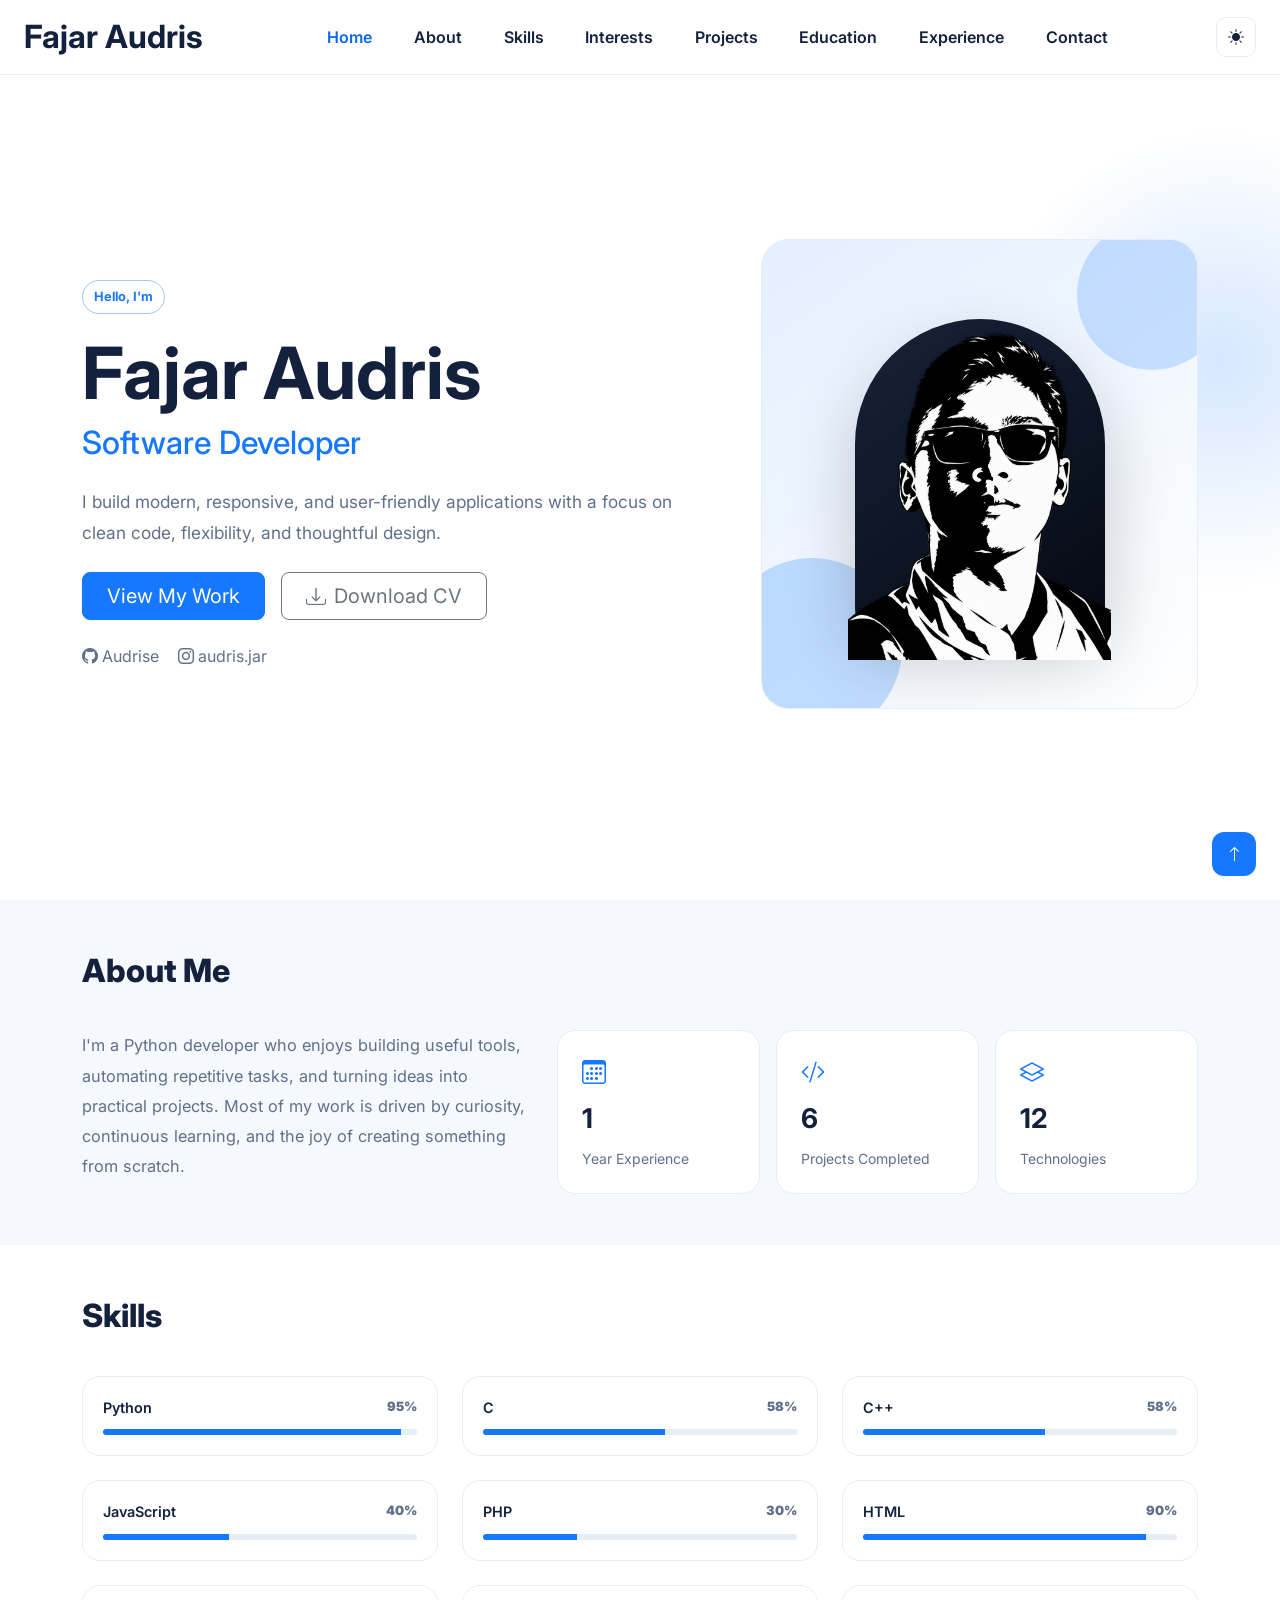
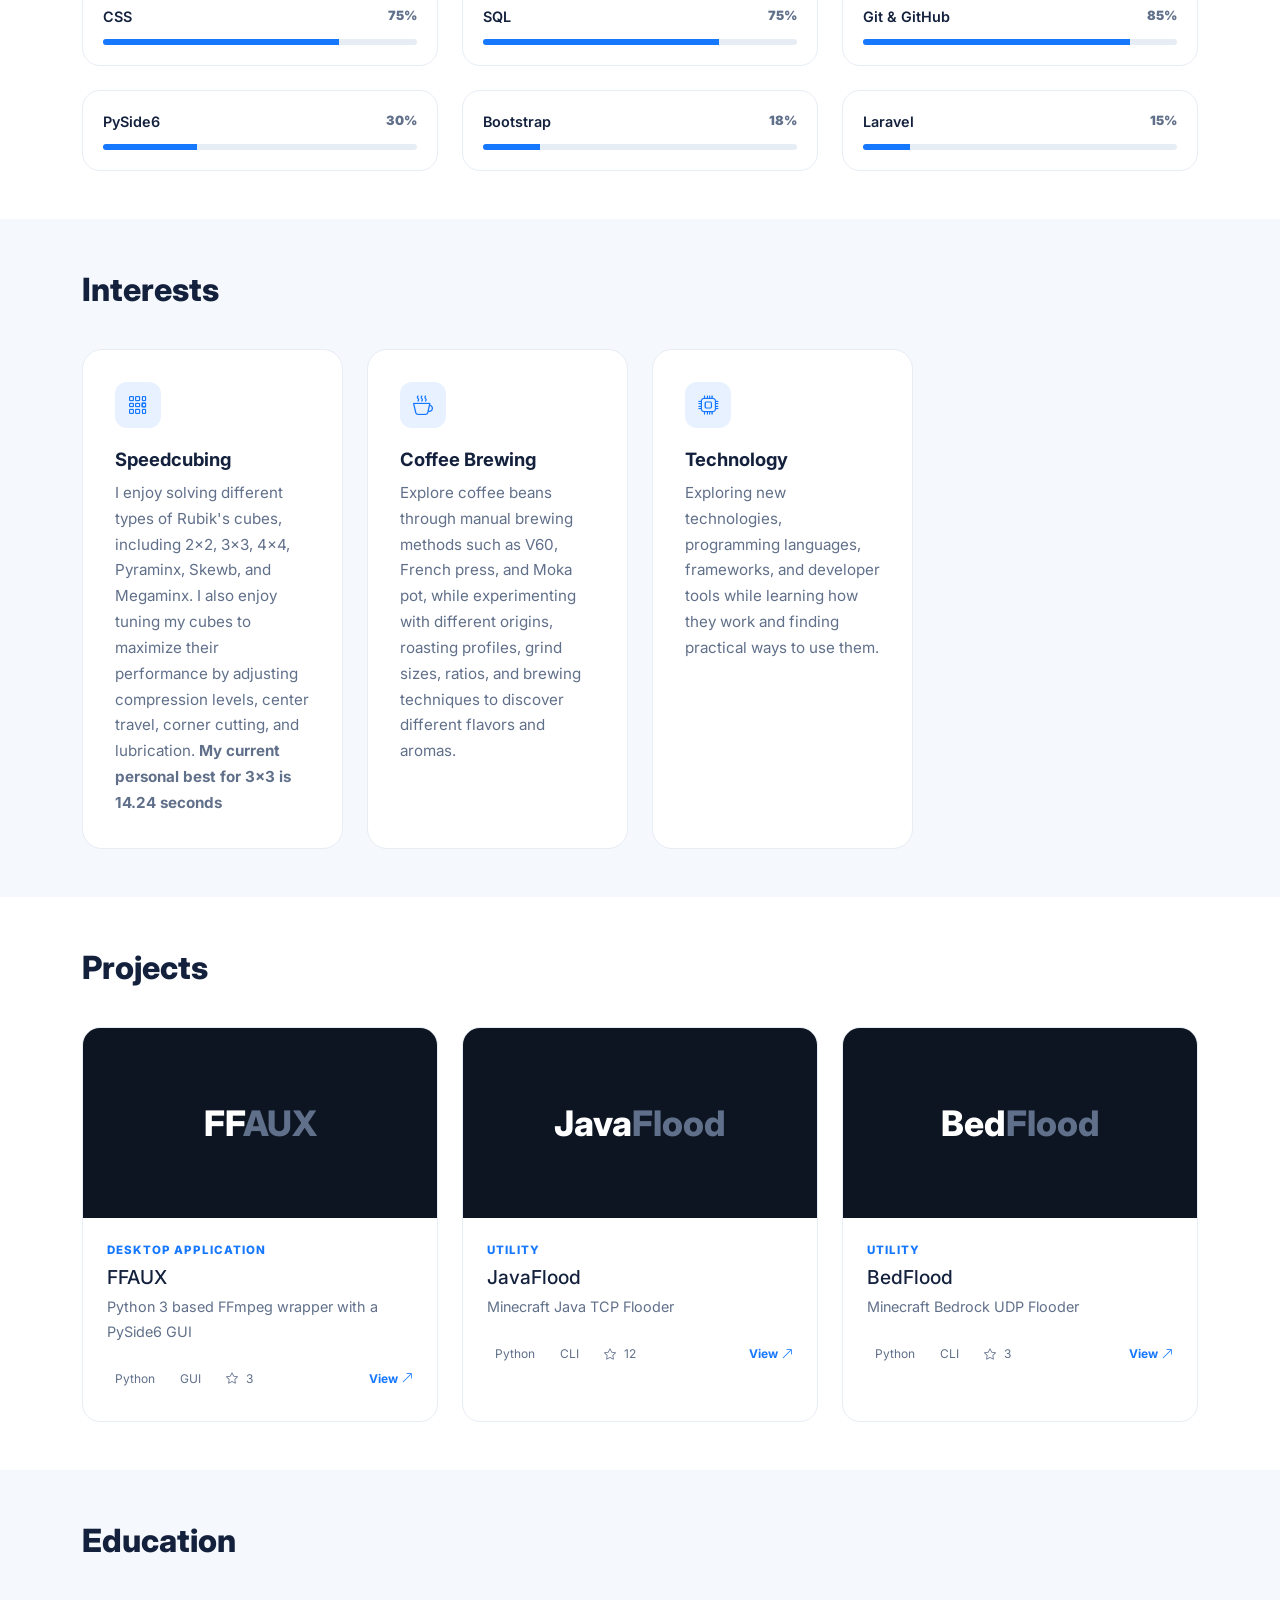
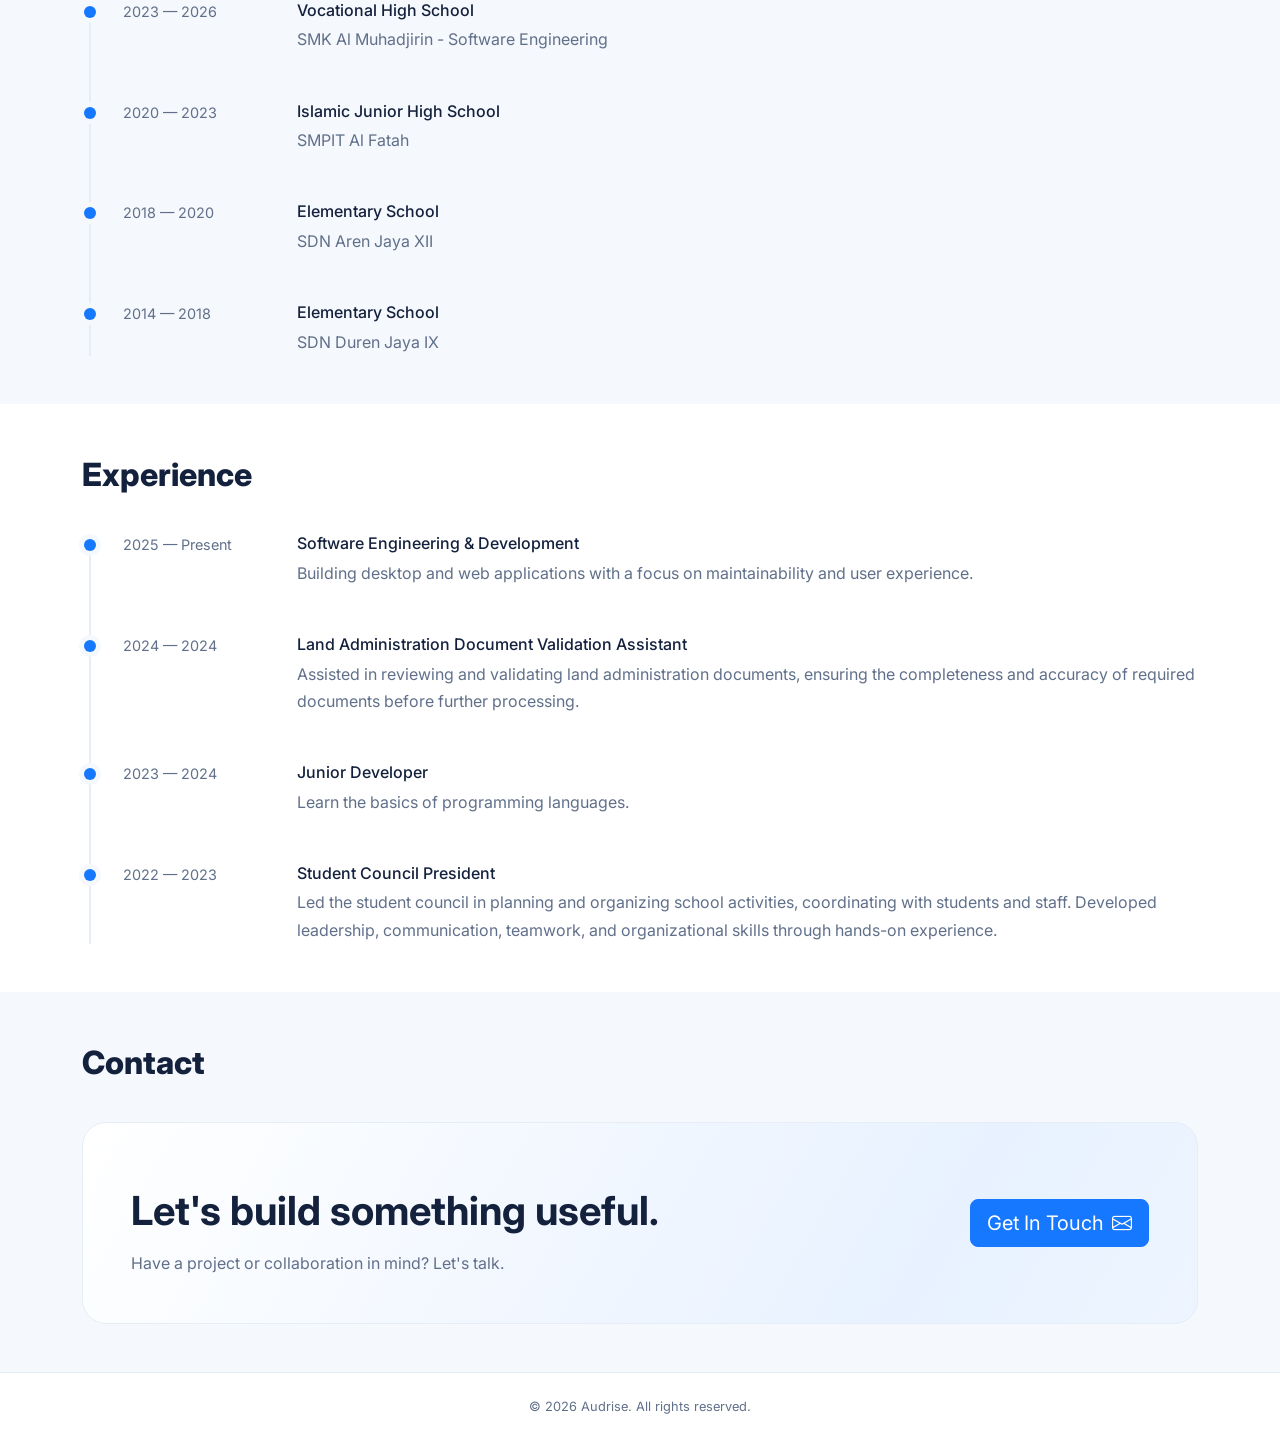
==== index.html @ 4c478f9e "Add some features and adjust style" ====
<!doctype html>
<html lang="en" data-bs-theme="light">
<head>
  <meta charset="utf-8">
  <meta name="viewport" content="width=device-width, initial-scale=1">

  <meta name="description" content="I build modern, responsive, and user-friendly applications.">

  <meta property="og:type" content="website">
  <meta property="og:title" content="Fajar Audris Portfolio">
  <meta property="og:description" content="I build modern, responsive, and user-friendly applications.">
  <meta property="og:url" content="https://audriselabs.vercel.app/">
  <meta property="og:image" content="https://audriselabs.vercel.app/assets/images/banner.jpg">

  <meta name="twitter:card" content="summary_large_image">
  <meta name="twitter:title" content="Fajar Audris Portfolio">
  <meta name="twitter:description" content="I build modern, responsive, and user-friendly applications.">
  <meta name="twitter:image" content="https://audriselabs.vercel.app/assets/images/banner.jpg">

  <title>Fajar Audris Portfolio</title>

  <link rel="icon" type="image/png" href="assets/images/file_0000000045a8820892a704fbb0793c26.png">
  <link rel="preconnect" href="https://fonts.googleapis.com">
  <link rel="preconnect" href="https://fonts.gstatic.com" crossorigin>
  <link href="https://fonts.googleapis.com/css2?family=Inter:wght@400;500;600;700;800&display=swap" rel="stylesheet">
  <link href="https://cdn.jsdelivr.net/npm/bootstrap@5.3.3/dist/css/bootstrap.min.css" rel="stylesheet">
  <link href="https://cdn.jsdelivr.net/npm/bootstrap-icons@1.11.3/font/bootstrap-icons.min.css" rel="stylesheet">
  <link rel="stylesheet" href="assets/css/style.css">
</head>

<body>
  <nav class="navbar navbar-expand-lg fixed-top glass-nav">
    <div class="container-fluid px-3 px-lg-4">
      <a class="navbar-brand fw-bold fs-2" href="#home">Fajar Audris</a>

      <button class="navbar-toggler border-0 shadow-none" type="button" data-bs-toggle="collapse" data-bs-target="#nav">
        <i class="bi bi-list fs-2"></i>
      </button>

      <div class="collapse navbar-collapse" id="nav">
        <ul class="navbar-nav mx-auto gap-lg-3">
          <li><a class="nav-link" href="#home">Home</a></li>
          <li><a class="nav-link" href="#about">About</a></li>
          <li><a class="nav-link" href="#skills">Skills</a></li>
          <li><a class="nav-link" href="#interests">Interests</a></li>
          <li><a class="nav-link" href="#projects">Projects</a></li>
          <li><a class="nav-link" href="#education">Education</a></li>
          <li><a class="nav-link" href="#experience">Experience</a></li>
          <li><a class="nav-link" href="#contact">Contact</a></li>
        </ul>

        <button id="themeToggle" class="theme-btn" aria-label="Toggle theme">
          <i class="bi bi-sun-fill"></i>
          Switch theme
        </button>
      </div>
    </div>
  </nav>

  <main>
    <section id="home" class="hero-section">
      <div class="container">
        <div class="row align-items-center g-5">
          <div class="col-lg-7">
            <span class="eyebrow">Hello, I'm</span>
            <h1 class="display-2 fw-bold mt-3 mb-2">Fajar Audris</h1>
            <h2 class="hero-role">Software Developer</h2>
            <p class="hero-copy mt-4">
              I build modern, responsive, and user-friendly applications with a focus on clean code, flexibility, and thoughtful design.
            </p>

            <div class="d-flex flex-wrap gap-3 mt-4">
              <a href="#projects" class="btn btn-primary btn-lg px-4">
                View My Work
              </a>
              <a href="assets/documents/AudrisCV.pdf" download="AudrisCV.pdf" class="btn btn-outline-secondary btn-lg px-4">
                <i class="bi bi-download me-2"></i>Download CV
              </a>
            </div>

            <div class="socials mt-4">
              <a href="https://github.com/Audrise" target="_blank" aria-label="GitHub"><i class="bi bi-github"></i> Audrise</a>
              <a href="https://instagram.com/audris.jar" target="_blank" aria-label="Instagram"> <i class="bi bi-instagram"></i> audris.jar</a>
            </div>
          </div>

          <div class="col-lg-5">
            <div class="hero-card">
              <div class="hero-orb orb-one"></div>
              <div class="hero-orb orb-two"></div>
              <div class="avatar-placeholder">
                <img src="assets/images/file_0000000045a8820892a704fbb0793c26s.png" alt="f. audris">
              </div>
            </div>
          </div>
        </div>
      </div>
    </section>

    <section id="about" class="section-muted">
      <div class="container">
        <div class="section-heading">
          <h2>About Me</h2>
        </div>

        <div class="row g-4 align-items-stretch">
          <div class="col-lg-5">
            <div class="about-copy">
              <p>
                I'm a Python developer who enjoys building useful tools, automating repetitive tasks, and turning ideas into practical projects.
                Most of my work is driven by curiosity, continuous learning, and the joy of creating something from scratch.
              </p>
            </div>
          </div>

          <div class="col-lg-7">
            <div class="row g-3 h-100">
              <div class="col-md-4">
                <div class="stat-card">
                  <i class="bi bi-calendar3"></i>
                  <strong>1</strong>
                  <small>Year Experience</small>
                </div>
              </div>
              <div class="col-md-4">
                <div class="stat-card">
                  <i class="bi bi-code-slash"></i>
                  <strong>6</strong>
                  <small>Projects Completed</small>
                </div>
              </div>
              <div class="col-md-4">
                <div class="stat-card">
                  <i class="bi bi-layers"></i>
                  <strong>12</strong>
                  <small>Technologies</small>
                </div>
              </div>
            </div>
          </div>
        </div>
      </div>
    </section>

    <section id="skills" class="section">
      <div class="container">
        <div class="section-heading">
          <h2>Skills</h2>
        </div>

        <div class="row g-4">
          <div class="col-md-6 col-lg-4">
            <div class="skill-card">
              <div class="skill-title"><span>Python</span><b>95%</b></div>
              <div class="progress"><div class="progress-bar" data-progress="95"></div></div>
            </div>
          </div>

          <div class="col-md-6 col-lg-4">
            <div class="skill-card">
              <div class="skill-title"><span>C</span><b>58%</b></div>
              <div class="progress"><div class="progress-bar" data-progress="58"></div></div>
            </div>
          </div>

          <div class="col-md-6 col-lg-4">
            <div class="skill-card">
              <div class="skill-title"><span>C++</span><b>58%</b></div>
              <div class="progress"><div class="progress-bar" data-progress="58"></div></div>
            </div>
          </div>

          <div class="col-md-6 col-lg-4">
            <div class="skill-card">
              <div class="skill-title"><span>JavaScript</span><b>40%</b></div>
              <div class="progress"><div class="progress-bar" data-progress="40"></div></div>
            </div>
          </div>

          <div class="col-md-6 col-lg-4">
            <div class="skill-card">
              <div class="skill-title"><span>PHP</span><b>30%</b></div>
              <div class="progress"><div class="progress-bar" data-progress="30"></div></div>
            </div>
          </div>

          <div class="col-md-6 col-lg-4">
            <div class="skill-card">
              <div class="skill-title"><span>HTML</span><b>90%</b></div>
              <div class="progress"><div class="progress-bar" data-progress="90"></div></div>
            </div>
          </div>

          <div class="col-md-6 col-lg-4">
            <div class="skill-card">
              <div class="skill-title"><span>CSS</span><b>75%</b></div>
              <div class="progress"><div class="progress-bar" data-progress="75"></div></div>
            </div>
          </div>

          <div class="col-md-6 col-lg-4">
            <div class="skill-card">
              <div class="skill-title"><span>SQL</span><b>75%</b></div>
              <div class="progress"><div class="progress-bar" data-progress="75"></div></div>
            </div>
          </div>

          <div class="col-md-6 col-lg-4">
            <div class="skill-card">
              <div class="skill-title"><span>Git & GitHub</span><b>85%</b></div>
              <div class="progress"><div class="progress-bar" data-progress="85"></div></div>
            </div>
          </div>

          <div class="col-md-6 col-lg-4">
            <div class="skill-card">
              <div class="skill-title"><span>PySide6</span><b>30%</b></div>
              <div class="progress"><div class="progress-bar" data-progress="30"></div></div>
            </div>
          </div>

          <div class="col-md-6 col-lg-4">
            <div class="skill-card">
              <div class="skill-title"><span>Bootstrap</span><b>18%</b></div>
              <div class="progress"><div class="progress-bar" data-progress="18"></div></div>
            </div>
          </div>

          <div class="col-md-6 col-lg-4">
            <div class="skill-card">
              <div class="skill-title"><span>Laravel</span><b>15%</b></div>
              <div class="progress"><div class="progress-bar" data-progress="15"></div></div>
            </div>
          </div>
        </div>
      </div>
    </section>

    <section id="interests" class="section-muted">
      <div class="container">
        <div class="section-heading">
          <h2>Interests</h2>
        </div>

        <div class="row g-4">
          <div class="col-md-6 col-lg-3">
            <div class="interests-card">
              <div class="interests-icon">
                <i class="bi bi-grid-3x3-gap"></i>
              </div>
              <h3>Speedcubing</h3>
              <p>
                I enjoy solving different types of Rubik's cubes, including 2×2, 3×3, 4×4, Pyraminx, Skewb, and Megaminx. I also enjoy tuning my cubes to maximize their performance by adjusting compression levels, center travel, corner cutting, and lubrication.
                <b>My current personal best for 3×3 is 14.24 seconds</b>
              </p>
            </div>
          </div>

          <div class="col-md-6 col-lg-3">
            <div class="interests-card">
              <div class="interests-icon">
                <i class="bi bi-cup-hot"></i>
              </div>
              <h3>Coffee Brewing</h3>
              <p>
                Explore coffee beans through manual brewing methods such as V60, French press, and Moka pot, 
                while experimenting with different origins, roasting profiles, grind sizes, ratios, and brewing techniques to discover different flavors and aromas.
              </p>
            </div>
          </div>

          <div class="col-md-6 col-lg-3">
            <div class="interests-card">
              <div class="interests-icon">
                <i class="bi bi-cpu"></i>
              </div>
              <h3>Technology</h3>
              <p>
                Exploring new technologies, programming languages, frameworks, and developer tools while learning how they work and finding practical ways to use them.
              </p>
            </div>
          </div>
        </div>
      </div>
    </section>

    <section id="projects" class="section">
      <div class="container">
        <div class="section-heading d-flex justify-content-between align-items-end">
          <div>
            <h2>Projects</h2>
          </div>
          <!-- <a href="#" class="btn btn-sm btn-outline-primary d-none d-md-inline-block">View All</a> -->
        </div>

        <div class="row g-4">
          <div class="col-md-6 col-lg-4">
            <article class="project-card">
              <div class="project-preview preview-dark">
                <div class="project-preview-content">
                  <span>FF<span>AUX</span></span>
                </div>
              </div>
              <div class="p-4">
                <div class="project-type">Desktop Application</div>
                <h3>FFAUX</h3>
                <p>Python 3 based FFmpeg wrapper with a PySide6 GUI</p>
                <div class="project-footer">
                  <span>Python</span><span>GUI</span>
                  <span class="github-stars">
                    <i class="bi bi-star"></i>
                    <span id="github-stars">3</span>
                  </span>
                  <a href="https://github.com/Audrise/FFAUX" target="_blank" >View <i class="bi bi-arrow-up-right"></i></a>
                </div>
              </div>
            </article>
          </div>

          <div class="col-md-6 col-lg-4">
            <article class="project-card">
              <div class="project-preview preview-dark">
                <div class="project-preview-content">
                  <span>Java<span>Flood</span></span>
                </div>
              </div>
              <div class="p-4">
                <div class="project-type">Utility</div>
                <h3>JavaFlood</h3>
                <p>Minecraft Java TCP Flooder</p>
                <div class="project-footer">
                  <span>Python</span><span>CLI</span>
                  <span class="github-stars">
                    <i class="bi bi-star"></i>
                    <span id="github-stars">12</span>
                  </span>
                  <a href="https://github.com/Audrise/javaflood" target="_blank" >View <i class="bi bi-arrow-up-right"></i></a>
                </div>
              </div>
            </article>
          </div>

          <div class="col-md-6 col-lg-4">
            <article class="project-card">
              <div class="project-preview preview-dark">
                <div class="project-preview-content">
                  <span>Bed<span>Flood</span></span>
                </div>
              </div>
              <div class="p-4">
                <div class="project-type">Utility</div>
                <h3>BedFlood</h3>
                <p>Minecraft Bedrock UDP Flooder</p>
                <div class="project-footer">
                  <span>Python</span><span>CLI</span>
                  <span class="github-stars">
                    <i class="bi bi-star"></i>
                    <span id="github-stars">3</span>
                  </span>
                  <a href="https://github.com/Audrise/bedflood" target="_blank" >View <i class="bi bi-arrow-up-right"></i></a>
                </div>
              </div>
            </article>
          </div>

        </div>
      </div>
    </section>

    <section id="education" class="section-muted">
      <div class="container">
        <div class="section-heading">
          <h2>Education</h2>
        </div>

        <div class="timeline">
          <div class="timeline-item">
            <span class="timeline-dot"></span>
            <div class="timeline-date">2023 — 2026</div>
            <div>
              <h3>Vocational High School</h3>
              <p>SMK Al Muhadjirin - Software Engineering</p>
            </div>
          </div>

          <div class="timeline-item">
            <span class="timeline-dot"></span>
            <div class="timeline-date">2020 — 2023</div>
            <div>
              <h3>Islamic Junior High School</h3>
              <p>SMPIT Al Fatah</p>
            </div>
          </div>

          <div class="timeline-item">
            <span class="timeline-dot"></span>
            <div class="timeline-date">2018 — 2020</div>
            <div>
              <h3>Elementary School</h3>
              <p>SDN Aren Jaya XII</p>
            </div>
          </div>

          <div class="timeline-item">
            <span class="timeline-dot"></span>
            <div class="timeline-date">2014 — 2018</div>
            <div>
              <h3>Elementary School</h3>
              <p>SDN Duren Jaya IX</p>
            </div>
          </div>

        </div>
      </div>
    </section>

    <section id="experience" class="section">
      <div class="container">
        <div class="section-heading">
          <h2>Experience</h2>
        </div>

        <div class="timeline">
          <div class="timeline-item">
            <span class="timeline-dot"></span>
            <div class="timeline-date">2025 — Present</div>
            <div><h3>Software Engineering & Development</h3><p>Building desktop and web applications with a focus on maintainability and user experience.</p></div>
          </div>

          <div class="timeline-item">
            <span class="timeline-dot"></span>
            <div class="timeline-date">2024 — 2024</div>
            <div><h3>Land Administration Document Validation Assistant</h3><p>Assisted in reviewing and validating land administration documents, ensuring the completeness and accuracy of required documents before further processing.</p></div>
          </div>

          <div class="timeline-item">
            <span class="timeline-dot"></span>
            <div class="timeline-date">2023 — 2024</div>
            <div><h3>Junior Developer</h3><p>Learn the basics of programming languages.</p></div>
          </div>

          <div class="timeline-item">
            <span class="timeline-dot"></span>
            <div class="timeline-date">2022 — 2023</div>
            <div><h3>Student Council President</h3><p>Led the student council in planning and organizing school activities, coordinating with students and staff. Developed leadership, communication, teamwork, and organizational skills through hands-on experience.</p></div>
          </div>

        </div>
      </div>
    </section>

    <section id="contact" class="section-muted">
      <div class="container">
        <div class="section-heading">
          <h2>Contact</h2>
        </div>

        <div class="contact-card">
          <div>
            <h2 class="display-6 fw-bold mt-3">Let's build something useful.</h2>
            <p class="mb-0">Have a project or collaboration in mind? Let's talk.</p>
          </div>
          <a class="btn btn-primary btn-lg" href="https://mail.google.com/mail/?view=cm&fs=1&to=m.fajaraudrisjarmili@gmail.com&su=Hello%20Audrise&body=Can%20we%20talk%20about%20a%20collaboration%20on%20useful%20tools%3F" target="_blank">
            Get In Touch<i class="bi bi-envelope ms-2"></i>
          </a>
        </div>
      </div>
    </section>
  </main>

  <footer class="py-4">
    <div class="container d-flex flex-column flex-md-row justify-content-center gap-2">
      <span>© 2026 Audrise. All rights reserved.</span>
    </div>
  </footer>

  <button id="topBtn" class="top-btn" aria-label="Back to top"><i class="bi bi-arrow-up"></i></button>

  <script src="https://cdn.jsdelivr.net/npm/bootstrap@5.3.3/dist/js/bootstrap.bundle.min.js"></script>
  <script src="assets/js/script.js"></script>
</body>
</html>
---- assets/css/style.css ----
/* =========================================================
   Theme
   =========================================================
*/

:root {
  --accent: #1677ff;
  --accent-hover: #0967e8;
  --text: #14213d;
  --muted: #61708a;
  --background: #ffffff;
  --surface: #ffffff;
  --surface-soft: #f5f8fc;
  --border: #e7edf5;
}

[data-bs-theme="dark"] {
  --text: #eef4ff;
  --muted: #9aa9c0;
  --background: #0a101c;
  --surface: #101827;
  --surface-soft: #0d1523;
  --border: #202d40;
}


/* =========================================================
   Base
   =========================================================
*/

* {
  box-sizing: border-box;
}

html {
  scroll-behavior: smooth;
}

body {
  user-select: none;
  -webkit-user-select: none;
  margin: 0;
  font-family: Inter, system-ui, sans-serif;
  color: var(--text);
  background: var(--background);
  transition: background-color 0.25s, color 0.25s;
}

a {
  text-decoration: none;
}


/* =========================================================
   Navbar
   =========================================================
*/

.glass-nav {
  background: color-mix(
    in srgb,
    var(--background) 84%,
    transparent
  );
  backdrop-filter: blur(15px);
  border-bottom: 1px solid var(--border);

  opacity: 0;
  transform: translateY(-10px);
  transition:
    opacity 0.8s ease,
    transform 0.8s ease;
}

.glass-nav.show {
  opacity: 1;
  transform: translateY(0);
}

.navbar-brand {
  color: var(--text) !important;
  right: 1rem;
}

.navbar-brand span,
.hero-role {
  color: var(--accent);
}

.navbar .nav-link {
  color: var(--text);
  font-weight: 600;
  padding: 0.7rem 0.8rem !important;
}

.navbar .nav-link:hover,
.navbar .nav-link.active {
  color: var(--accent-hover) !important;
}

.theme-btn {
  display: flex;
  align-items: center;
  justify-content: center;
  width: 40px;
  height: 40px;
  border: 1px solid var(--border);
  border-radius: 10px;
  background: var(--surface);
  color: var(--text);
}


/* =========================================================
   Hero
   =========================================================
*/

.hero-section {
  position: relative;
  display: flex;
  align-items: center;
  min-height: 100vh;
  padding: 8rem 0 5rem;
  overflow: hidden;

  opacity: 0;
  transform: translateY(20px);
  transition:
    opacity 0.8s ease,
    transform 0.8s ease;
}

.hero-section.show {
  opacity: 1;
  transform: translateY(0);
}

.hero-section::before {
  position: absolute;
  top: 120px;
  right: -180px;
  width: 480px;
  height: 480px;
  background: radial-gradient(
    circle,
    color-mix(in srgb, var(--accent) 18%, transparent),
    transparent 68%
  );
  content: "";
  pointer-events: none;
}

.eyebrow {
  display: inline-block;
  padding: 0.4rem 0.7rem;
  border: 1px solid color-mix(in srgb, var(--accent) 40%, transparent);
  border-radius: 999px;
  color: var(--accent);
  font-size: 0.8rem;
  font-weight: 700;
}

.hero-copy {
  max-width: 620px;
  margin-top: 1rem;
  color: var(--muted);
  font-size: 1.08rem;
  line-height: 1.8;
}


/* =========================================================
   Buttons
   =========================================================
*/

.btn-primary {
  background: var(--accent);
  border-color: var(--accent);
}

.btn-primary:hover {
  background: var(--accent-hover);
  border-color: var(--accent-hover);
}


/* =========================================================
   Socials
   =========================================================
*/

.socials {
  display: flex;
  gap: 1.2rem;
  margin-top: 1.5rem;
}

.socials a {
  color: var(--muted);
  font-size: 1rem;
  transition: color 0.2s ease, text-decoration-color 0.2s ease;
}

.socials a:hover,
.socials a:active {
  color: var(--accent-hover);
  text-decoration: underline;
}


/* =========================================================
   Hero Card
   =========================================================
*/

.hero-card {
  position: relative;
  display: grid;
  height: 470px;
  place-items: center;
  overflow: hidden;
  border: 1px solid var(--border);
  border-radius: 28px;
  background: linear-gradient(
    145deg,
    color-mix(in srgb, var(--accent) 12%, var(--surface)),
    var(--surface),
    color-mix(in srgb, var(--accent) 6%, var(--surface))
  );
  background-size: 200% 200%;
  animation: heroGradient 10s ease-in-out infinite;
}

@keyframes heroGradient {
  0% {
    background-position: 0% 0%;
  }

  50% {
    background-position: 100% 100%;
  }

  100% {
    background-position: 0% 0%;
  }
}

.avatar-placeholder {
  position: relative;
  z-index: 2;
  display: grid;
  width: 250px;
  height: 310px;
  place-items: center;
  border-radius: 125px 125px 20px 20px;
  background: linear-gradient(145deg, #17233a, #050912);
  color: #8bbcff;
  font-size: 8rem;
  box-shadow: 0 30px 70px #0003;
}

.avatar-placeholder img {
  user-select: none;
  -webkit-user-select: none;
  -webkit-user-drag: none;
  pointer-events: none;
  width: 105%;
  height: 120%;
  object-fit: cover;
  display: block;
}

.hero-orb {
  position: absolute;
  border-radius: 50%;
  pointer-events: none;
}

.orb-one {
  bottom: -30px;
  left: -40px;
  width: 180px;
  height: 180px;
  background: #6db0ff66;
  animation: float 6s ease-in-out infinite;
}

.orb-two {
  top: -20px;
  right: -30px;
  width: 150px;
  height: 150px;
  background: #1677ff33;
  animation: float 8s ease-in-out infinite;
  animation-delay: -2s;
}

@keyframes float {
  0%,
  100% {
    transform: translateY(0);
  }

  50% {
    transform: translateY(-20px);
  }
}


/* =========================================================
   Sections
   =========================================================
*/

.section,
.section-muted {
  opacity: 0;
  transform: translateY(20px);
  transition:
    opacity 0.8s ease,
    transform 0.8s ease;
}

.section.show,
.section-muted.show {
  opacity: 1;
  transform: translateY(0);
}

.section-muted {
  background: var(--surface-soft);
}

.section-heading {
  margin-bottom: 2.5rem;
}

.section-heading > span {
  color: var(--accent);
  font-size: 0.8rem;
  font-weight: 800;
}

.section-heading h2 {
  margin: 0.25rem 0 0;
  font-size: 2rem;
  font-weight: 800;
}


/* =========================================================
   About
   =========================================================
*/

.about-copy {
  color: var(--muted);
  font-size: 1.02rem;
  line-height: 1.85;
}

.stat-card {
  display: flex;
  flex-direction: column;
  height: 100%;
  gap: 0.5rem;
  padding: 1.5rem;
  border: 1px solid var(--border);
  border-radius: 18px;
  background: var(--surface);
}

.stat-card i {
  color: var(--accent);
  font-size: 1.5rem;
}

.stat-card strong {
  font-size: 1.7rem;
}

.stat-card small {
  color: var(--muted);
}

#about {
  padding-top: 3rem;
  padding-bottom: 3rem;
}


/* =========================================================
   Skills
   =========================================================
*/

.skill-card {
  padding: 1.25rem;
  border: 1px solid var(--border);
  border-radius: 18px;
  background: var(--surface);
}

.skill-title {
  display: flex;
  justify-content: space-between;
  margin-bottom: 0.7rem;
  font-size: 0.9rem;
  font-weight: 600;
}

.skill-title b {
  color: var(--muted);
  font-size: 0.8rem;
}

.progress {
  height: 6px;
  background: var(--border);
}

.progress-bar {
  background: var(--accent);
  width: 0;
  transition: width 1.2s ease;
}

#skills {
  padding-top: 3rem;
  padding-bottom: 3rem;
}


/* =========================================================
   Interests
   =========================================================
*/

.interests-card {
  height: 100%;
  padding: 2rem;
  border: 1px solid var(--border);
  border-radius: 20px;
  background: var(--surface);
  transition:
    transform 0.3s ease,
    border-color 0.3s ease,
    background-color 0.3s ease;
}

.interests-icon {
  width: 46px;
  height: 46px;
  display: flex;
  align-items: center;
  justify-content: center;
  margin-bottom: 1.25rem;
  border-radius: 12px;
  background: color-mix(in srgb, var(--accent) 10%, var(--surface));
  color: var(--accent);
  font-size: 1.25rem;
}

.interests-card h3 {
  margin-bottom: 0.6rem;
  font-size: 1.15rem;
  font-weight: 700;
}

.interests-card p {
  margin: 0;
  color: var(--muted);
  line-height: 1.7;
  font-size: 0.95rem;
}

#interests {
  padding-top: 3rem;
  padding-bottom: 3rem;
}


/* =========================================================
   Projects
   =========================================================
*/

.project-card {
  height: 100%;
  overflow: hidden;
  border: 1px solid var(--border);
  border-radius: 18px;
  background: var(--surface);
  transition: transform 0.25s, box-shadow 0.25s;
}

.project-card:hover {
  transform: translateY(-5px);
  box-shadow: 0 18px 45px #0d1b3a12;
}

.project-preview {
  display: grid;
  height: 190px;
  place-items: center;
  font-size: 3rem;
}

.project-preview-content {
  display: flex;
  align-items: center;
  justify-content: center;
  gap: 0.75rem;
}

.project-preview-content img {
  width: 40px;
  height: 40px;
  object-fit: contain;
}

.preview-dark {
  background: #0d1523;
  color: #fff;
  font-size: 2.2rem;
  font-weight: 800;
}

.preview-dark span span {
  color: var(--muted);
}

.preview-light {
  background: #edf4ff;
  color: var(--accent);
}

.preview-blue {
  background: linear-gradient(135deg, #1677ff, #74b4ff);
  color: #fff;
}

.project-type {
  color: var(--accent);
  font-size: 0.72rem;
  font-weight: 800;
  letter-spacing: 0.08em;
  text-transform: uppercase;
}

.project-status {
  color: var(--muted);
  font-size: 1rem;
  font-weight: 500;
}

.project-card h3 {
  margin: 0.4rem 0;
  font-size: 1.2rem;
}

.project-card p {
  color: var(--muted);
  font-size: 0.9rem;
  line-height: 1.7;
}

.project-footer {
  display: flex;
  flex-wrap: wrap;
  align-items: center;
  gap: 0.55rem;
  color: var(--muted);
  font-size: 0.75rem;
  transition: all 0.2s;
}

.project-footer span {
  padding: 0.3rem 0.5rem;
  border-radius: 6px;
  background: var(--surface);
}

.project-footer a:active {
  transition: all 0.2s;
  color: var(--muted);
  text-decoration: underline;
}

.project-footer a {
  margin-left: auto;
  color: var(--accent);
  font-weight: 700;
}

#projects {
  padding-top: 3rem;
  padding-bottom: 3rem;
}

.github-stars {
  display: inline-flex;
  align-items: center;
  /* gap: 0.1rem; */
}

/* =========================================================
   Experience
   =========================================================
*/

#education.h4 {
  margin: 0 0 0.4rem;
  font-size: 0.5rem;
}

#education {
  padding-top: 3rem;
  padding-bottom: 3rem;
}


/* =========================================================
   Experience
   =========================================================
*/

.timeline {
  margin-left: 7px;
  border-left: 2px solid var(--border);
}

.timeline-item {
  position: relative;
  display: grid;
  grid-template-columns: 150px 1fr;
  gap: 1.5rem;
  padding: 0 0 3rem 2rem;
}

.timeline-item:last-child {
  padding-bottom: 0;
}

.timeline-dot {
  position: absolute;
  top: 5px;
  left: -7px;
  width: 12px;
  height: 12px;
  border-radius: 50%;
  background: var(--accent);
  box-shadow: 0 0 0 5px var(--surface-soft);
}

.timeline-date {
  color: var(--muted);
  font-size: 0.9rem;
}

.timeline-item h3 {
  margin: 0 0 0.4rem;
  font-size: 1rem;
}

.timeline-item h4 {
  margin: 0 0 0.4rem;
  font-size: 0.9rem;
}

.timeline-item p {
  margin: 0;
  color: var(--muted);
  line-height: 1.7;
}

#experience {
  padding-top: 3rem;
  padding-bottom: 3rem;
}


/* =========================================================
   Contact
   =========================================================
*/

.contact-card {
  display: flex;
  align-items: center;
  justify-content: space-between;
  gap: 2rem;
  padding: 3rem;
  border: 1px solid var(--border);
  border-radius: 24px;
  background: linear-gradient(
    120deg,
    var(--surface),
    color-mix(in srgb, var(--accent) 10%, var(--surface)),
    color-mix(in srgb, var(--accent) 3%, var(--surface)),
    color-mix(in srgb, var(--accent) 10%, var(--surface)),
    var(--surface)
  );
  background-size: 300% 300%;
  animation: contactGradient 8s ease infinite;
}

@keyframes contactGradient {
  0% {
    background-position: 0% 50%;
  }

  50% {
    background-position: 100% 50%;
  }

  100% {
    background-position: 0% 50%;
  }
}

.contact-card p {
  margin-top: 1rem;
  color: var(--muted);
}

#contact {
  padding-top: 3rem;
  padding-bottom: 3rem;
}


/* =========================================================
   Footer
   =========================================================
*/

footer {
  border-top: 1px solid var(--border);
  color: var(--muted);
  font-size: 0.8rem;
}


/* =========================================================
   Back to Top
   =========================================================
*/

.top-btn {
  position: fixed;
  right: 24px;
  bottom: 24px;
  z-index: 20;
  display: flex;
  align-items: center;
  justify-content: center;
  width: 44px;
  height: 44px;
  border: transparent;
  border-radius: 12px;
  background: var(--accent);
  color: #fff;
  opacity: 0;
  visibility: hidden;
  transition:
    opacity 0.3s ease,
    visibility 0.3s ease;
}

.top-btn.show {
  opacity: 1;
  visibility: visible;
}

.top-btn:active {
  color: var(--accent-hover);
}


/* =========================================================
   404
   =========================================================
*/

.error-page {
  min-height: 100vh;
  display: flex;
  align-items: center;
  justify-content: center;
  padding: 8rem 1rem 6rem;
}

.error-content {
  max-width: 600px;
  margin: 0 auto;
  opacity: 0;
  transform: translateY(20px);
  transition:
    opacity 0.8s ease,
    transform 0.8s ease;
}

.error-content.show {
  opacity: 1;
  transform: translateY(0);
}

.error-code {
  display: block;
  color: var(--accent);
  font-size: clamp(7rem, 20vw, 12rem);
  font-weight: 800;
  line-height: 0.9;
  letter-spacing: -0.06em;
}

.error-page h1 {
  margin-top: 1.5rem;
  color: var(--text);
  font-size: clamp(2rem, 5vw, 3rem);
  font-weight: 700;
}

.error-page p {
  max-width: 480px;
  margin: 1rem auto 2rem;
  color: var(--muted);
  line-height: 1.7;
}

.error-btn {
  display: inline-flex;
  align-items: center;
  gap: 0.5rem;
  padding: 0.75rem 1.25rem;
}


/* =========================================================
   Responsive
   =========================================================
*/

@media (max-width: 991px) {
  .navbar-collapse {
    padding: 1rem 0;
  }

  .theme-btn {
    position: static;
    transform: none;
    margin-left: auto;
  }

  .hero-section {
    padding-top: 7rem;
  }

  .hero-card {
    height: 380px;
  }

  .navbar-collapse {
    padding: 1rem 0;
  }
}

@media (max-width: 767px) {
  .hero-section {
    text-align: center;
  }

  .hero-copy {
    margin-right: auto;
    margin-left: auto;
  }

  .hero-card {
    height: 330px;
  }

  .avatar-placeholder {
    width: 180px;
    height: 230px;
    font-size: 6rem;
  }

  .section {
    padding: 4.5rem 0;
  }

  .timeline-item {
    grid-template-columns: 1fr;
    gap: 0.35rem;
  }

  .contact-card {
    flex-direction: column;
    align-items: flex-start;
    padding: 2rem;
  }
}
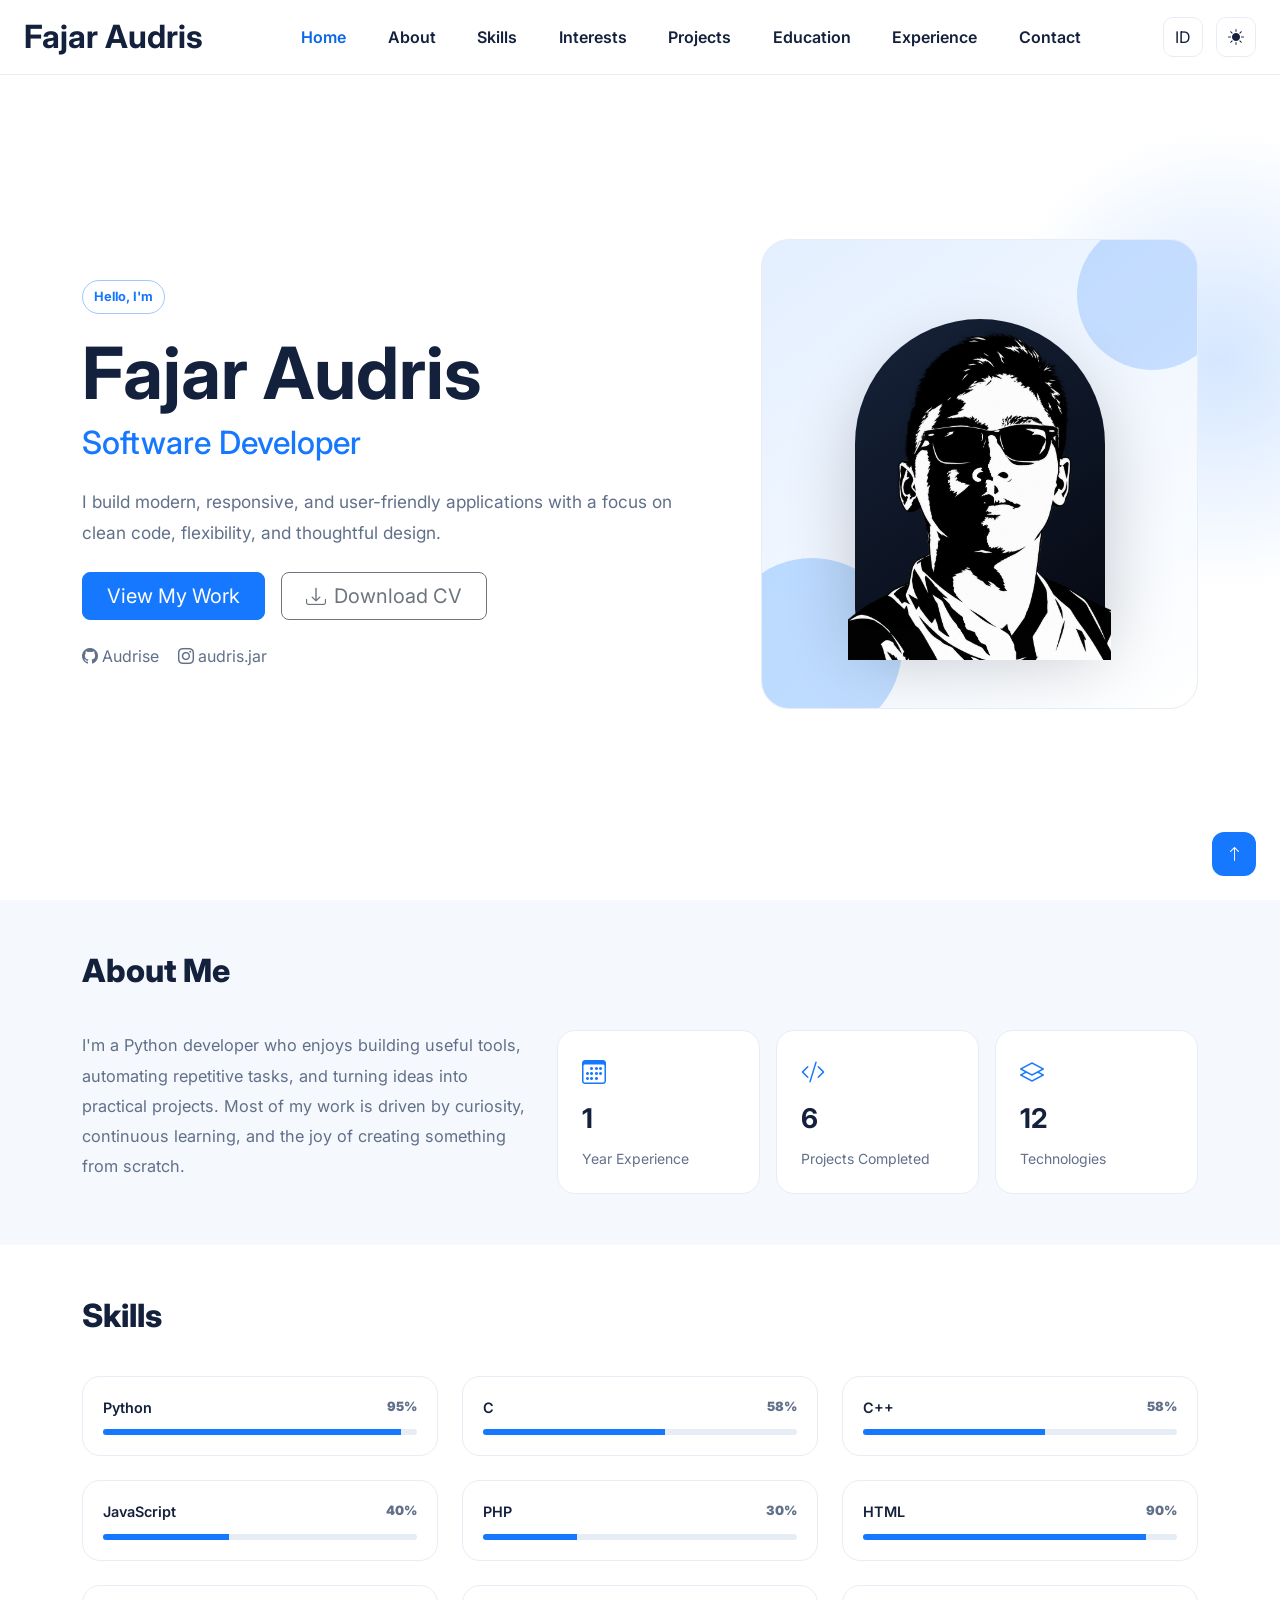
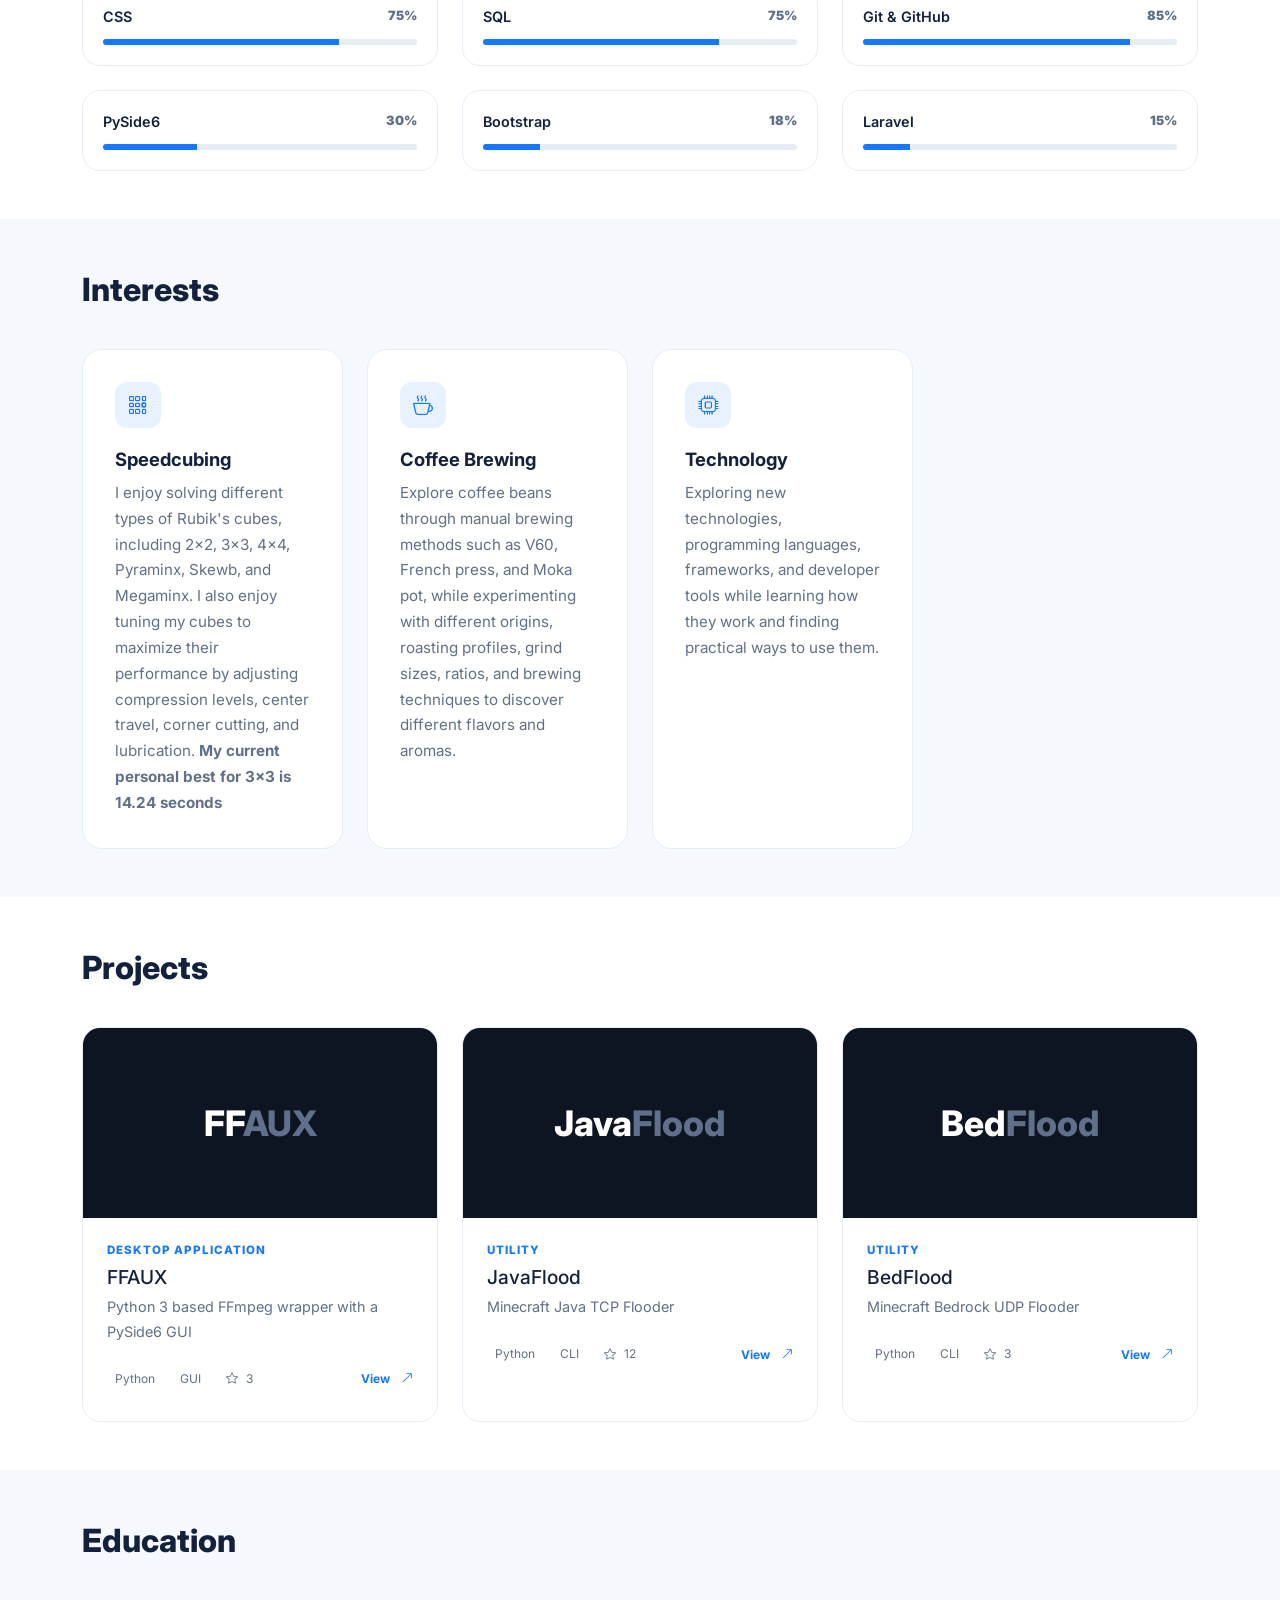
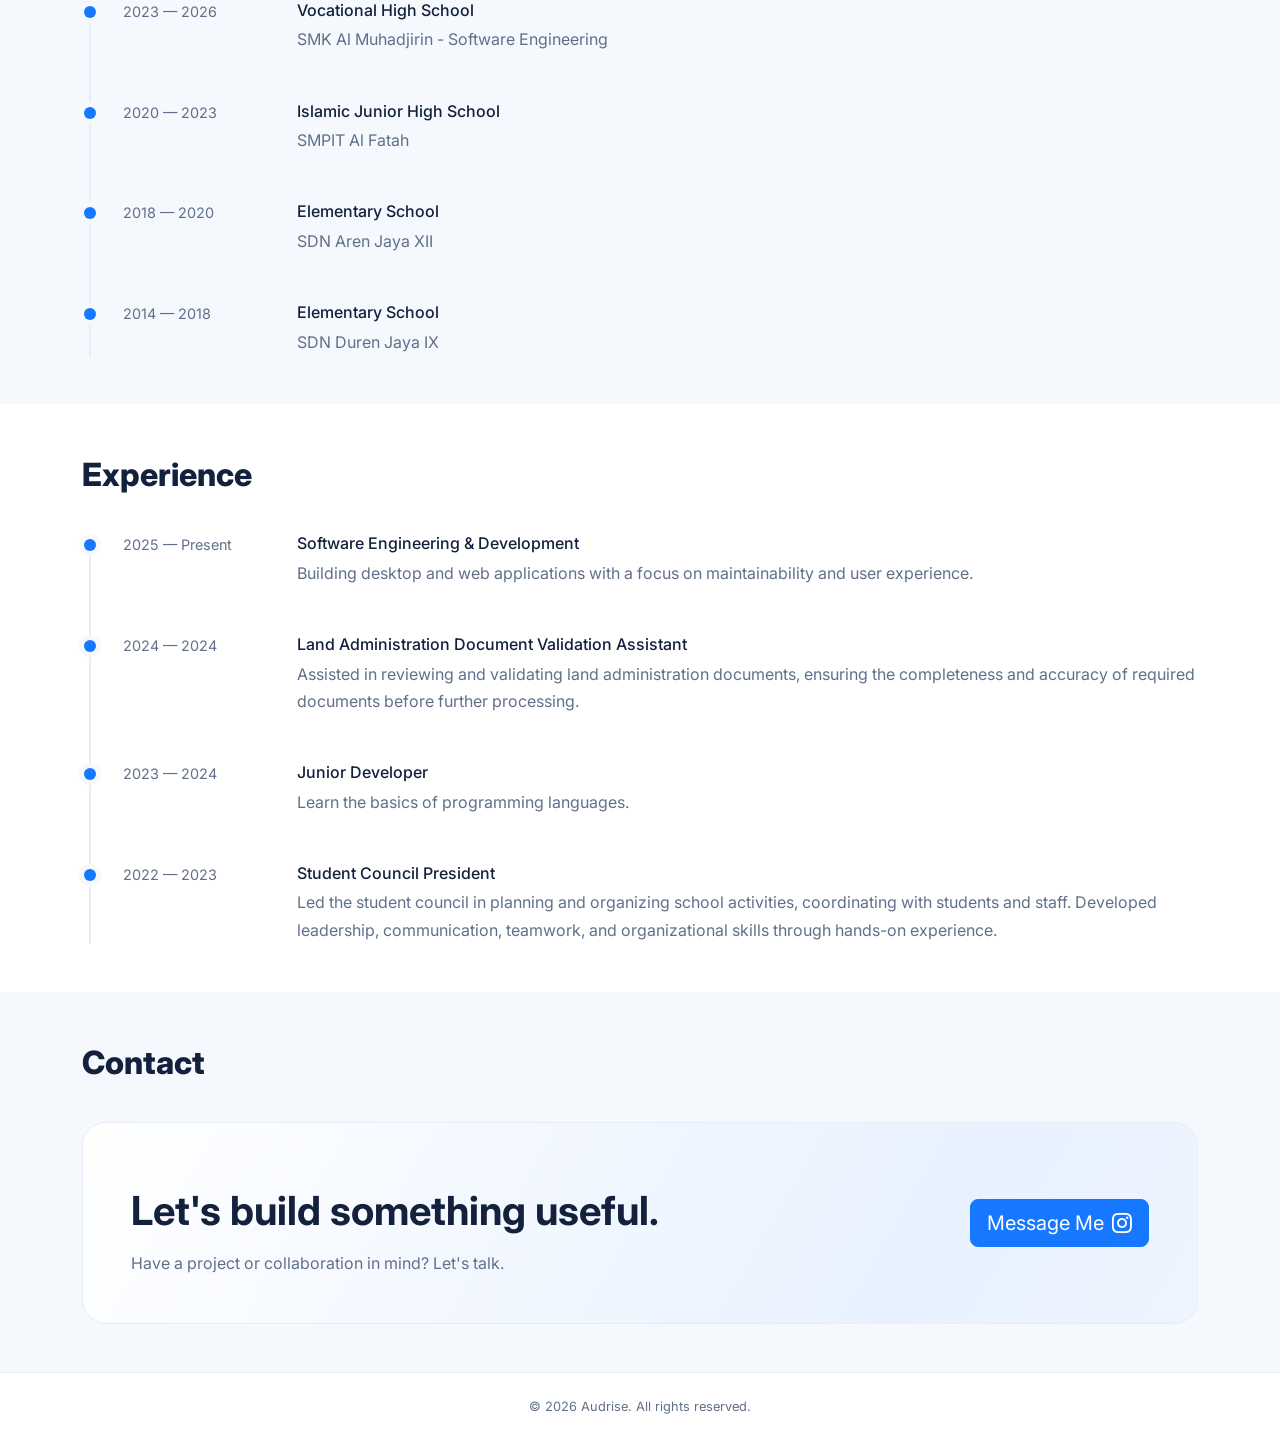
==== commit a252e7ed: "Add translation feature" ====
--- a/index.html
+++ b/index.html
@@ -29,7 +29,7 @@
 </head>
 
 <body>
-  <nav class="navbar navbar-expand-lg fixed-top glass-nav">
+  <nav class="navbar navbar-expand-xl fixed-top glass-nav">
     <div class="container-fluid px-3 px-lg-4">
       <a class="navbar-brand fw-bold fs-2" href="#home">Fajar Audris</a>
 
@@ -39,20 +39,25 @@
 
       <div class="collapse navbar-collapse" id="nav">
         <ul class="navbar-nav mx-auto gap-lg-3">
-          <li><a class="nav-link" href="#home">Home</a></li>
-          <li><a class="nav-link" href="#about">About</a></li>
-          <li><a class="nav-link" href="#skills">Skills</a></li>
-          <li><a class="nav-link" href="#interests">Interests</a></li>
-          <li><a class="nav-link" href="#projects">Projects</a></li>
-          <li><a class="nav-link" href="#education">Education</a></li>
-          <li><a class="nav-link" href="#experience">Experience</a></li>
-          <li><a class="nav-link" href="#contact">Contact</a></li>
+          <li><a class="nav-link" href="#home" data-i18n="nav.home">Home</a></li>
+          <li><a class="nav-link" href="#about" data-i18n="nav.about">About</a></li>
+          <li><a class="nav-link" href="#skills" data-i18n="nav.skills">Skills</a></li>
+          <li><a class="nav-link" href="#interests" data-i18n="nav.interests">Interests</a></li>
+          <li><a class="nav-link" href="#projects" data-i18n="nav.projects">Projects</a></li>
+          <li><a class="nav-link" href="#education" data-i18n="nav.education">Education</a></li>
+          <li><a class="nav-link" href="#experience" data-i18n="nav.experience">Experience</a></li>
+          <li><a class="nav-link" href="#contact" data-i18n="nav.contact">Contact</a></li>
         </ul>
 
-        <button id="themeToggle" class="theme-btn" aria-label="Toggle theme">
-          <i class="bi bi-sun-fill"></i>
-          Switch theme
-        </button>
+        <div class="theme-controls">
+          <button id="languageToggle" class="theme-btn" aria-label="Change language">
+            EN
+          </button>
+
+          <button id="themeToggle" class="theme-btn" aria-label="Toggle theme">
+            <i class="bi bi-sun-fill"></i>
+          </button>
+        </div>
       </div>
     </div>
   </nav>
@@ -62,25 +67,25 @@
       <div class="container">
         <div class="row align-items-center g-5">
           <div class="col-lg-7">
-            <span class="eyebrow">Hello, I'm</span>
+            <span data-i18n="hero.eyebrow" class="eyebrow">Hello, I'm</span>
             <h1 class="display-2 fw-bold mt-3 mb-2">Fajar Audris</h1>
             <h2 class="hero-role">Software Developer</h2>
-            <p class="hero-copy mt-4">
+            <p class="hero-copy mt-4" data-i18n="hero.description">
               I build modern, responsive, and user-friendly applications with a focus on clean code, flexibility, and thoughtful design.
             </p>
 
             <div class="d-flex flex-wrap gap-3 mt-4">
-              <a href="#projects" class="btn btn-primary btn-lg px-4">
+              <a href="#projects" class="btn btn-primary btn-lg px-4" data-i18n="hero.view_work">
                 View My Work
               </a>
               <a href="assets/documents/AudrisCV.pdf" download="AudrisCV.pdf" class="btn btn-outline-secondary btn-lg px-4">
-                <i class="bi bi-download me-2"></i>Download CV
+                <i class="bi bi-download me-2"></i><span data-i18n="hero.download_cv">Download CV</span>
               </a>
             </div>
 
             <div class="socials mt-4">
-              <a href="https://github.com/Audrise" target="_blank" aria-label="GitHub"><i class="bi bi-github"></i> Audrise</a>
-              <a href="https://instagram.com/audris.jar" target="_blank" aria-label="Instagram"> <i class="bi bi-instagram"></i> audris.jar</a>
+              <a href="https://github.com/Audrise" target="_blank" aria-label="GitHub"><i class="bi bi-github me-1"></i>Audrise</a>
+              <a href="https://instagram.com/audris.jar" target="_blank" aria-label="Instagram"> <i class="bi bi-instagram me-1"></i>audris.jar</a>
             </div>
           </div>
 
@@ -100,13 +105,13 @@
     <section id="about" class="section-muted">
       <div class="container">
         <div class="section-heading">
-          <h2>About Me</h2>
+          <h2 data-i18n="about.title">About Me</h2>
         </div>
 
         <div class="row g-4 align-items-stretch">
           <div class="col-lg-5">
             <div class="about-copy">
-              <p>
+              <p data-i18n="about.description">
                 I'm a Python developer who enjoys building useful tools, automating repetitive tasks, and turning ideas into practical projects.
                 Most of my work is driven by curiosity, continuous learning, and the joy of creating something from scratch.
               </p>
@@ -119,21 +124,21 @@
                 <div class="stat-card">
                   <i class="bi bi-calendar3"></i>
                   <strong>1</strong>
-                  <small>Year Experience</small>
+                  <small data-i18n="about.year_experience">Year Experience</small>
                 </div>
               </div>
               <div class="col-md-4">
                 <div class="stat-card">
                   <i class="bi bi-code-slash"></i>
                   <strong>6</strong>
-                  <small>Projects Completed</small>
+                  <small data-i18n="about.projects_completed">Projects Completed</small>
                 </div>
               </div>
               <div class="col-md-4">
                 <div class="stat-card">
                   <i class="bi bi-layers"></i>
                   <strong>12</strong>
-                  <small>Technologies</small>
+                  <small data-i18n="about.technologies">Technologies</small>
                 </div>
               </div>
             </div>
@@ -145,7 +150,7 @@
     <section id="skills" class="section">
       <div class="container">
         <div class="section-heading">
-          <h2>Skills</h2>
+          <h2 data-i18n="skills.title">Skills</h2>
         </div>
 
         <div class="row g-4">
@@ -239,7 +244,7 @@
     <section id="interests" class="section-muted">
       <div class="container">
         <div class="section-heading">
-          <h2>Interests</h2>
+          <h2 data-i18n="interests.title">Interests</h2>
         </div>
 
         <div class="row g-4">
@@ -248,10 +253,12 @@
               <div class="interests-icon">
                 <i class="bi bi-grid-3x3-gap"></i>
               </div>
-              <h3>Speedcubing</h3>
+              <h3 data-i18n="interests.speedcubing.title">Speedcubing</h3>
               <p>
-                I enjoy solving different types of Rubik's cubes, including 2×2, 3×3, 4×4, Pyraminx, Skewb, and Megaminx. I also enjoy tuning my cubes to maximize their performance by adjusting compression levels, center travel, corner cutting, and lubrication.
-                <b>My current personal best for 3×3 is 14.24 seconds</b>
+                <span data-i18n="interests.speedcubing.description">
+                  I enjoy solving different types of Rubik's cubes, including 2×2, 3×3, 4×4, Pyraminx, Skewb, and Megaminx. I also enjoy tuning my cubes to maximize their performance by adjusting compression levels, center travel, corner cutting, and lubrication.
+                </span>
+                <b data-i18n="interests.speedcubing.pb">My current personal best for 3×3 is 14.24 seconds</b>
               </p>
             </div>
           </div>
@@ -261,8 +268,8 @@
               <div class="interests-icon">
                 <i class="bi bi-cup-hot"></i>
               </div>
-              <h3>Coffee Brewing</h3>
-              <p>
+              <h3 data-i18n="interests.coffee.title">Coffee Brewing</h3>
+              <p data-i18n="interests.coffee.description">
                 Explore coffee beans through manual brewing methods such as V60, French press, and Moka pot, 
                 while experimenting with different origins, roasting profiles, grind sizes, ratios, and brewing techniques to discover different flavors and aromas.
               </p>
@@ -274,8 +281,8 @@
               <div class="interests-icon">
                 <i class="bi bi-cpu"></i>
               </div>
-              <h3>Technology</h3>
-              <p>
+              <h3 data-i18n="interests.technology.title">Technology</h3>
+              <p data-i18n="interests.technology.description">
                 Exploring new technologies, programming languages, frameworks, and developer tools while learning how they work and finding practical ways to use them.
               </p>
             </div>
@@ -288,7 +295,7 @@
       <div class="container">
         <div class="section-heading d-flex justify-content-between align-items-end">
           <div>
-            <h2>Projects</h2>
+            <h2 data-i18n="projects.title">Projects</h2>
           </div>
           <!-- <a href="#" class="btn btn-sm btn-outline-primary d-none d-md-inline-block">View All</a> -->
         </div>
@@ -302,16 +309,16 @@
                 </div>
               </div>
               <div class="p-4">
-                <div class="project-type">Desktop Application</div>
+                <div class="project-type" data-i18n="projects.ffaUX.type">Desktop Application</div>
                 <h3>FFAUX</h3>
-                <p>Python 3 based FFmpeg wrapper with a PySide6 GUI</p>
+                <p data-i18n="projects.ffaUX.description">Python 3 based FFmpeg wrapper with a PySide6 GUI</p>
                 <div class="project-footer">
                   <span>Python</span><span>GUI</span>
                   <span class="github-stars">
                     <i class="bi bi-star"></i>
                     <span id="github-stars">3</span>
                   </span>
-                  <a href="https://github.com/Audrise/FFAUX" target="_blank" >View <i class="bi bi-arrow-up-right"></i></a>
+                  <a href="https://github.com/Audrise/FFAUX" target="_blank"><span data-i18n="projects.view">View</span> <i class="bi bi-arrow-up-right"></i></a>
                 </div>
               </div>
             </article>
@@ -325,16 +332,16 @@
                 </div>
               </div>
               <div class="p-4">
-                <div class="project-type">Utility</div>
+                <div class="project-type" data-i18n="projects.javaflood.type">Utility</div>
                 <h3>JavaFlood</h3>
-                <p>Minecraft Java TCP Flooder</p>
+                <p data-i18n="projects.javaflood.description">Minecraft Java TCP Flooder</p>
                 <div class="project-footer">
                   <span>Python</span><span>CLI</span>
                   <span class="github-stars">
                     <i class="bi bi-star"></i>
                     <span id="github-stars">12</span>
                   </span>
-                  <a href="https://github.com/Audrise/javaflood" target="_blank" >View <i class="bi bi-arrow-up-right"></i></a>
+                  <a href="https://github.com/Audrise/javaflood" target="_blank"><span data-i18n="projects.view">View</span> <i class="bi bi-arrow-up-right"></i></a>
                 </div>
               </div>
             </article>
@@ -348,16 +355,16 @@
                 </div>
               </div>
               <div class="p-4">
-                <div class="project-type">Utility</div>
+                <div class="project-type" data-i18n="projects.bedflood.type">Utility</div>
                 <h3>BedFlood</h3>
-                <p>Minecraft Bedrock UDP Flooder</p>
+                <p data-i18n="projects.bedflood.description">Minecraft Bedrock UDP Flooder</p>
                 <div class="project-footer">
                   <span>Python</span><span>CLI</span>
                   <span class="github-stars">
                     <i class="bi bi-star"></i>
                     <span id="github-stars">3</span>
                   </span>
-                  <a href="https://github.com/Audrise/bedflood" target="_blank" >View <i class="bi bi-arrow-up-right"></i></a>
+                  <a href="https://github.com/Audrise/bedflood" target="_blank"><span data-i18n="projects.view">View</span> <i class="bi bi-arrow-up-right"></i></a>
                 </div>
               </div>
             </article>
@@ -370,7 +377,7 @@
     <section id="education" class="section-muted">
       <div class="container">
         <div class="section-heading">
-          <h2>Education</h2>
+          <h2 data-i18n="education.title">Education</h2>
         </div>
 
         <div class="timeline">
@@ -378,8 +385,8 @@
             <span class="timeline-dot"></span>
             <div class="timeline-date">2023 — 2026</div>
             <div>
-              <h3>Vocational High School</h3>
-              <p>SMK Al Muhadjirin - Software Engineering</p>
+              <h3 data-i18n="education.vocational.title">Vocational High School</h3>
+              <p data-i18n="education.vocational.description">SMK Al Muhadjirin - Software Engineering</p>
             </div>
           </div>
 
@@ -387,8 +394,8 @@
             <span class="timeline-dot"></span>
             <div class="timeline-date">2020 — 2023</div>
             <div>
-              <h3>Islamic Junior High School</h3>
-              <p>SMPIT Al Fatah</p>
+              <h3 data-i18n="education.junior.title">Islamic Junior High School</h3>
+              <p data-i18n="education.junior.description">SMPIT Al Fatah</p>
             </div>
           </div>
 
@@ -396,8 +403,8 @@
             <span class="timeline-dot"></span>
             <div class="timeline-date">2018 — 2020</div>
             <div>
-              <h3>Elementary School</h3>
-              <p>SDN Aren Jaya XII</p>
+              <h3 data-i18n="education.elementary1.title">Elementary School</h3>
+              <p data-i18n="education.elementary1.description">SDN Aren Jaya XII</p>
             </div>
           </div>
 
@@ -405,8 +412,8 @@
             <span class="timeline-dot"></span>
             <div class="timeline-date">2014 — 2018</div>
             <div>
-              <h3>Elementary School</h3>
-              <p>SDN Duren Jaya IX</p>
+              <h3 data-i18n="education.elementary2.title">Elementary School</h3>
+              <p data-i18n="education.elementary2.description">SDN Duren Jaya IX</p>
             </div>
           </div>
 
@@ -417,32 +424,44 @@
     <section id="experience" class="section">
       <div class="container">
         <div class="section-heading">
-          <h2>Experience</h2>
+          <h2 data-i18n="experience.title">Experience</h2>
         </div>
 
         <div class="timeline">
           <div class="timeline-item">
             <span class="timeline-dot"></span>
             <div class="timeline-date">2025 — Present</div>
-            <div><h3>Software Engineering & Development</h3><p>Building desktop and web applications with a focus on maintainability and user experience.</p></div>
+            <div>
+              <h3 data-i18n="experience.software.title">Software Engineering & Development</h3>
+              <p data-i18n="experience.software.description">Building desktop and web applications with a focus on maintainability and user experience.</p>
+            </div>
           </div>
 
           <div class="timeline-item">
             <span class="timeline-dot"></span>
             <div class="timeline-date">2024 — 2024</div>
-            <div><h3>Land Administration Document Validation Assistant</h3><p>Assisted in reviewing and validating land administration documents, ensuring the completeness and accuracy of required documents before further processing.</p></div>
+            <div>
+              <h3 data-i18n="experience.validation.title">Land Administration Document Validation Assistant</h3>
+              <p data-i18n="experience.validation.description">Assisted in reviewing and validating land administration documents, ensuring the completeness and accuracy of required documents before further processing.</p>
+            </div>
           </div>
 
           <div class="timeline-item">
             <span class="timeline-dot"></span>
             <div class="timeline-date">2023 — 2024</div>
-            <div><h3>Junior Developer</h3><p>Learn the basics of programming languages.</p></div>
+            <div>
+              <h3 data-i18n="experience.junior.title">Junior Developer</h3>
+              <p data-i18n="experience.junior.description">Learn the basics of programming languages.</p>
+            </div>
           </div>
 
           <div class="timeline-item">
             <span class="timeline-dot"></span>
             <div class="timeline-date">2022 — 2023</div>
-            <div><h3>Student Council President</h3><p>Led the student council in planning and organizing school activities, coordinating with students and staff. Developed leadership, communication, teamwork, and organizational skills through hands-on experience.</p></div>
+            <div>
+              <h3 data-i18n="experience.student.title">Student Council President</h3>
+              <p data-i18n="experience.student.description">Led the student council in planning and organizing school activities, coordinating with students and staff. Developed leadership, communication, teamwork, and organizational skills through hands-on experience.</p>
+            </div>
           </div>
 
         </div>
@@ -452,16 +471,16 @@
     <section id="contact" class="section-muted">
       <div class="container">
         <div class="section-heading">
-          <h2>Contact</h2>
+          <h2 data-i18n="contact.title">Contact</h2>
         </div>
 
         <div class="contact-card">
           <div>
-            <h2 class="display-6 fw-bold mt-3">Let's build something useful.</h2>
-            <p class="mb-0">Have a project or collaboration in mind? Let's talk.</p>
-          </div>
-          <a class="btn btn-primary btn-lg" href="https://mail.google.com/mail/?view=cm&fs=1&to=m.fajaraudrisjarmili@gmail.com&su=Hello%20Audrise&body=Can%20we%20talk%20about%20a%20collaboration%20on%20useful%20tools%3F" target="_blank">
-            Get In Touch<i class="bi bi-envelope ms-2"></i>
+            <h2 class="display-6 fw-bold mt-3" data-i18n="contact.heading">Let's build something useful.</h2>
+            <p class="mb-0" data-i18n="contact.description">Have a project or collaboration in mind? Let's talk.</p>
+          </div>
+          <a class="btn btn-primary btn-lg" href="https://www.instagram.com/audris.jar" target="_blank">
+            <span data-i18n="contact.button">Message Me</span><i class="bi bi-instagram ms-2"></i>
           </a>
         </div>
       </div>
@@ -470,13 +489,13 @@
 
   <footer class="py-4">
     <div class="container d-flex flex-column flex-md-row justify-content-center gap-2">
-      <span>© 2026 Audrise. All rights reserved.</span>
+      <span data-i18n="footer.rights">© 2026 Audrise. All rights reserved.</span>
     </div>
   </footer>
 
-  <button id="topBtn" class="top-btn" aria-label="Back to top"><i class="bi bi-arrow-up"></i></button>
+  <button id="topBtn" class="top-btn" aria-label="Back to top" data-i18n-aria="accessibility.back_to_top"><i class="bi bi-arrow-up"></i></button>
 
   <script src="https://cdn.jsdelivr.net/npm/bootstrap@5.3.3/dist/js/bootstrap.bundle.min.js"></script>
   <script src="assets/js/script.js"></script>
 </body>
-</html>
+</html>
--- a/assets/css/style.css
+++ b/assets/css/style.css
@@ -111,6 +111,15 @@
   color: var(--text);
 }
 
+.theme-controls {
+  display: flex;
+  align-items: center;
+  gap: 8px;
+}
+
+#themeToggle {
+  margin-left: 5px;
+}
 
 /* =========================================================
    Hero
@@ -845,15 +854,60 @@
    =========================================================
 */
 
+@media (max-width: 1199.98px) {
+  .navbar-collapse {
+    max-height: calc(100vh - 80px);
+    overflow-y: auto;
+  }
+
+  .theme-controls {
+    display: flex;
+    align-items: center;
+    gap: 8px;
+    width: 100%;
+    justify-content: flex-end;
+  }
+
+  .theme-btn {
+    position: static;
+    transform: none;
+    margin-left: 0;
+  }
+
+  #themeToggle {
+    margin-left: 5px;
+  }
+
+  .hero-section {
+    padding-top: 7rem;
+  }
+
+  .hero-card {
+    height: 380px;
+  }
+}
+
 @media (max-width: 991px) {
   .navbar-collapse {
     padding: 1rem 0;
   }
 
+  .theme-controls {
+    display: flex;
+    align-items: center;
+    gap: 8px;
+    width: 100%;
+    justify-content: flex-end;
+  }
+
   .theme-btn {
     position: static;
     transform: none;
-    margin-left: auto;
+    margin-left: 0;
+  }
+
+  #themeToggle {
+    margin-left: 5px;
   }
 
   .hero-section {
@@ -862,10 +916,6 @@
 
   .hero-card {
     height: 380px;
-  }
-
-  .navbar-collapse {
-    padding: 1rem 0;
   }
 }
 
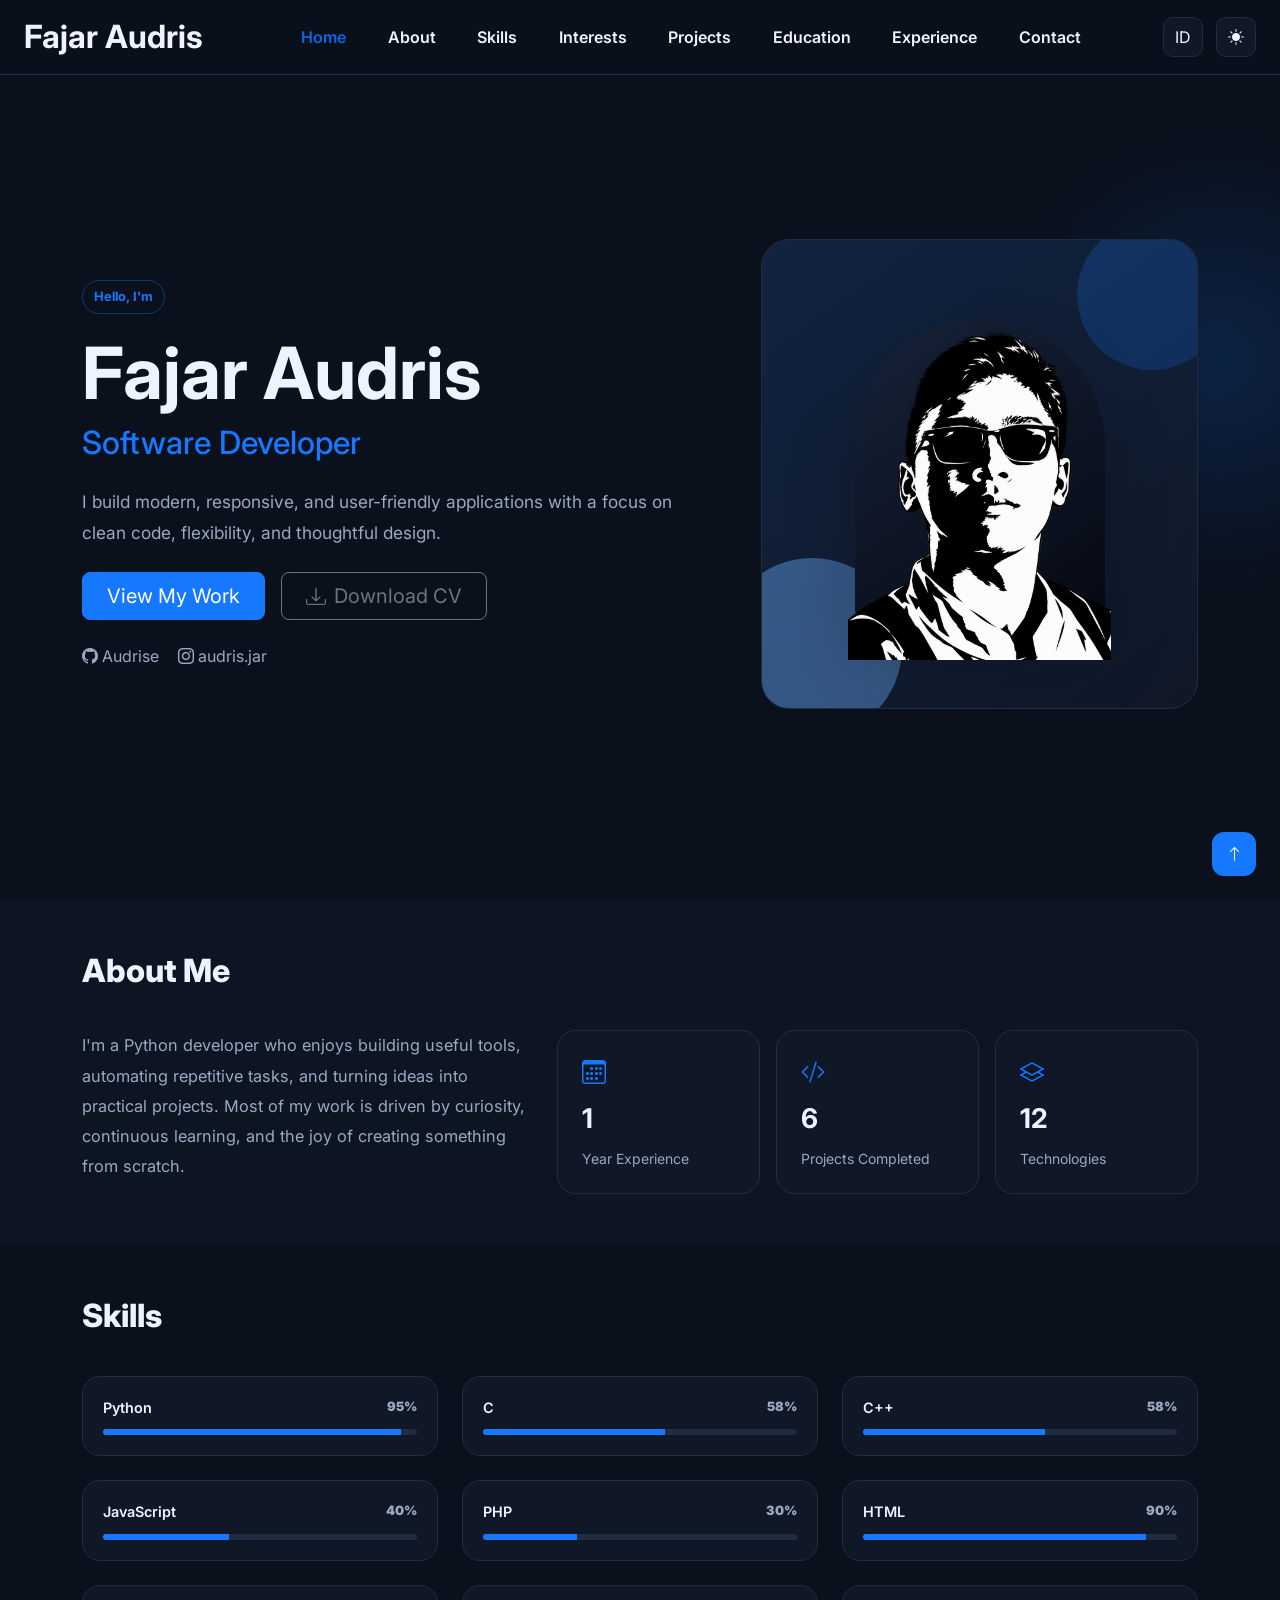
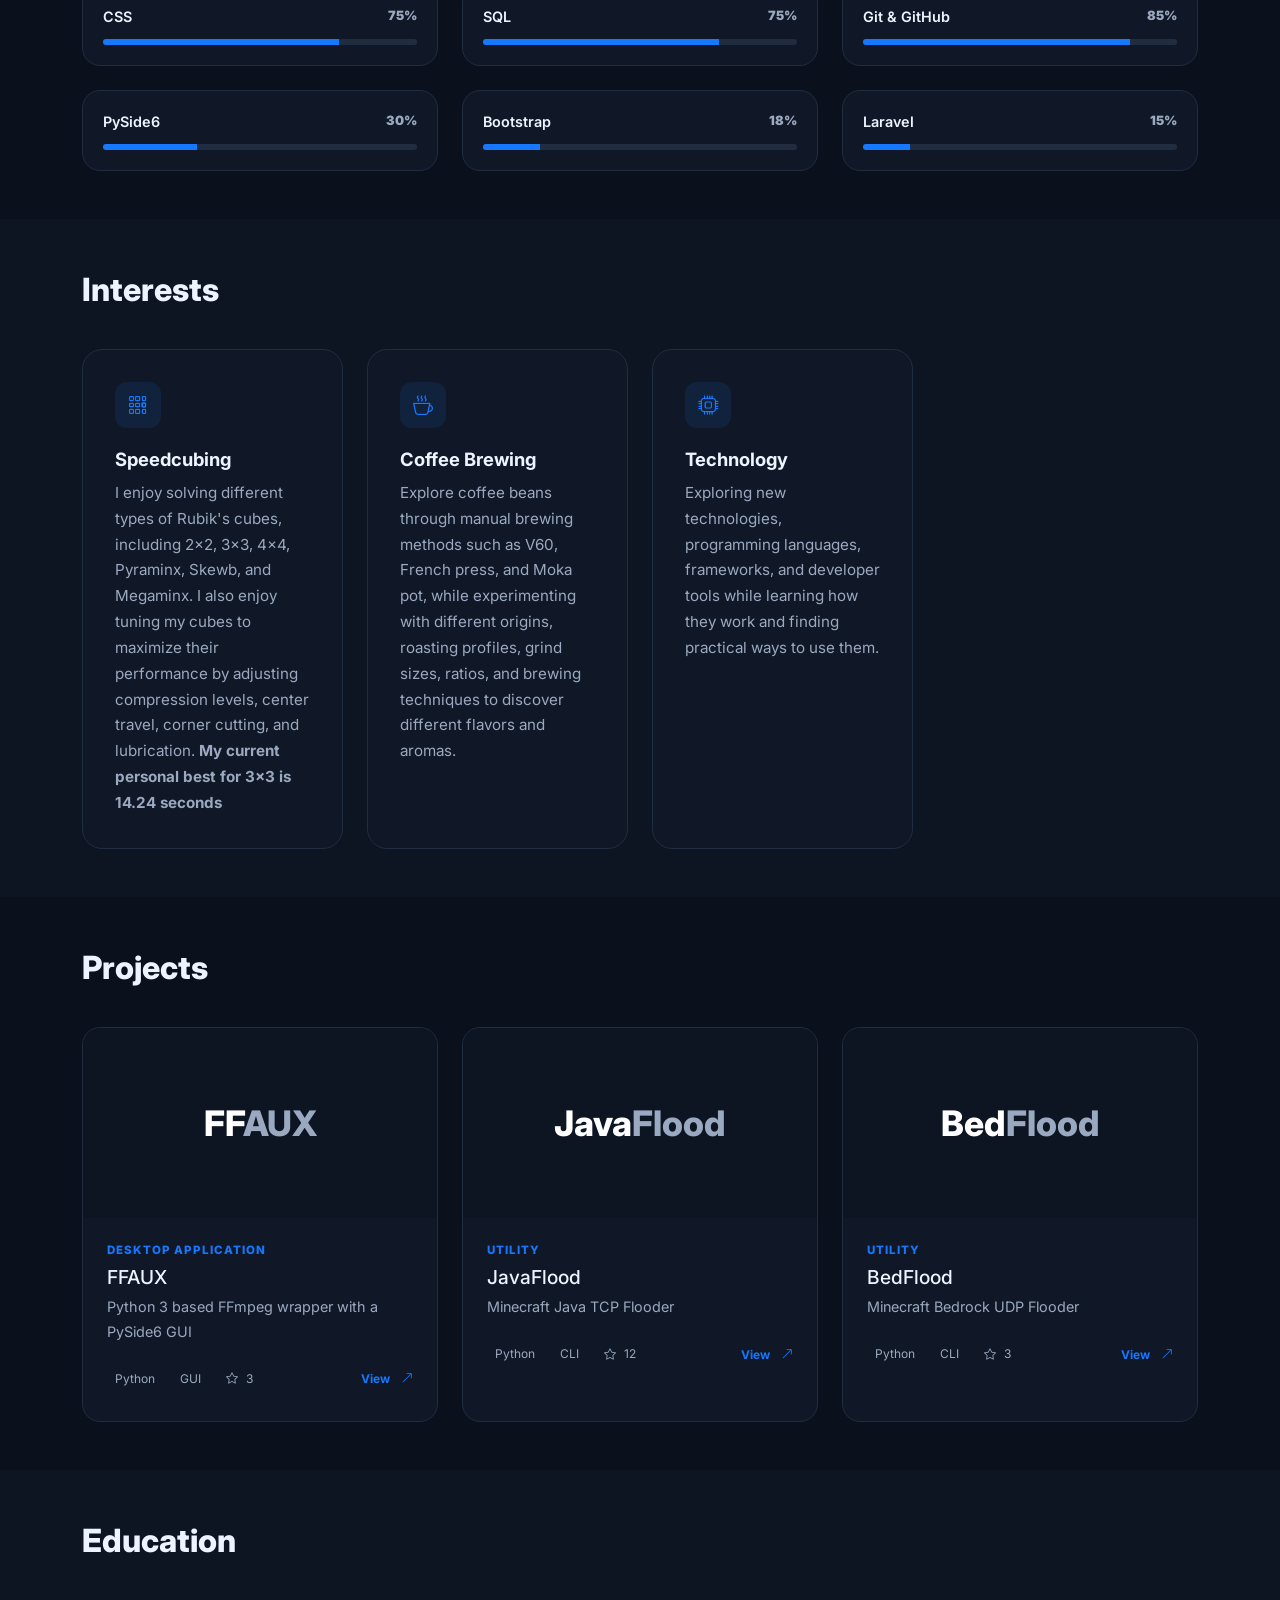
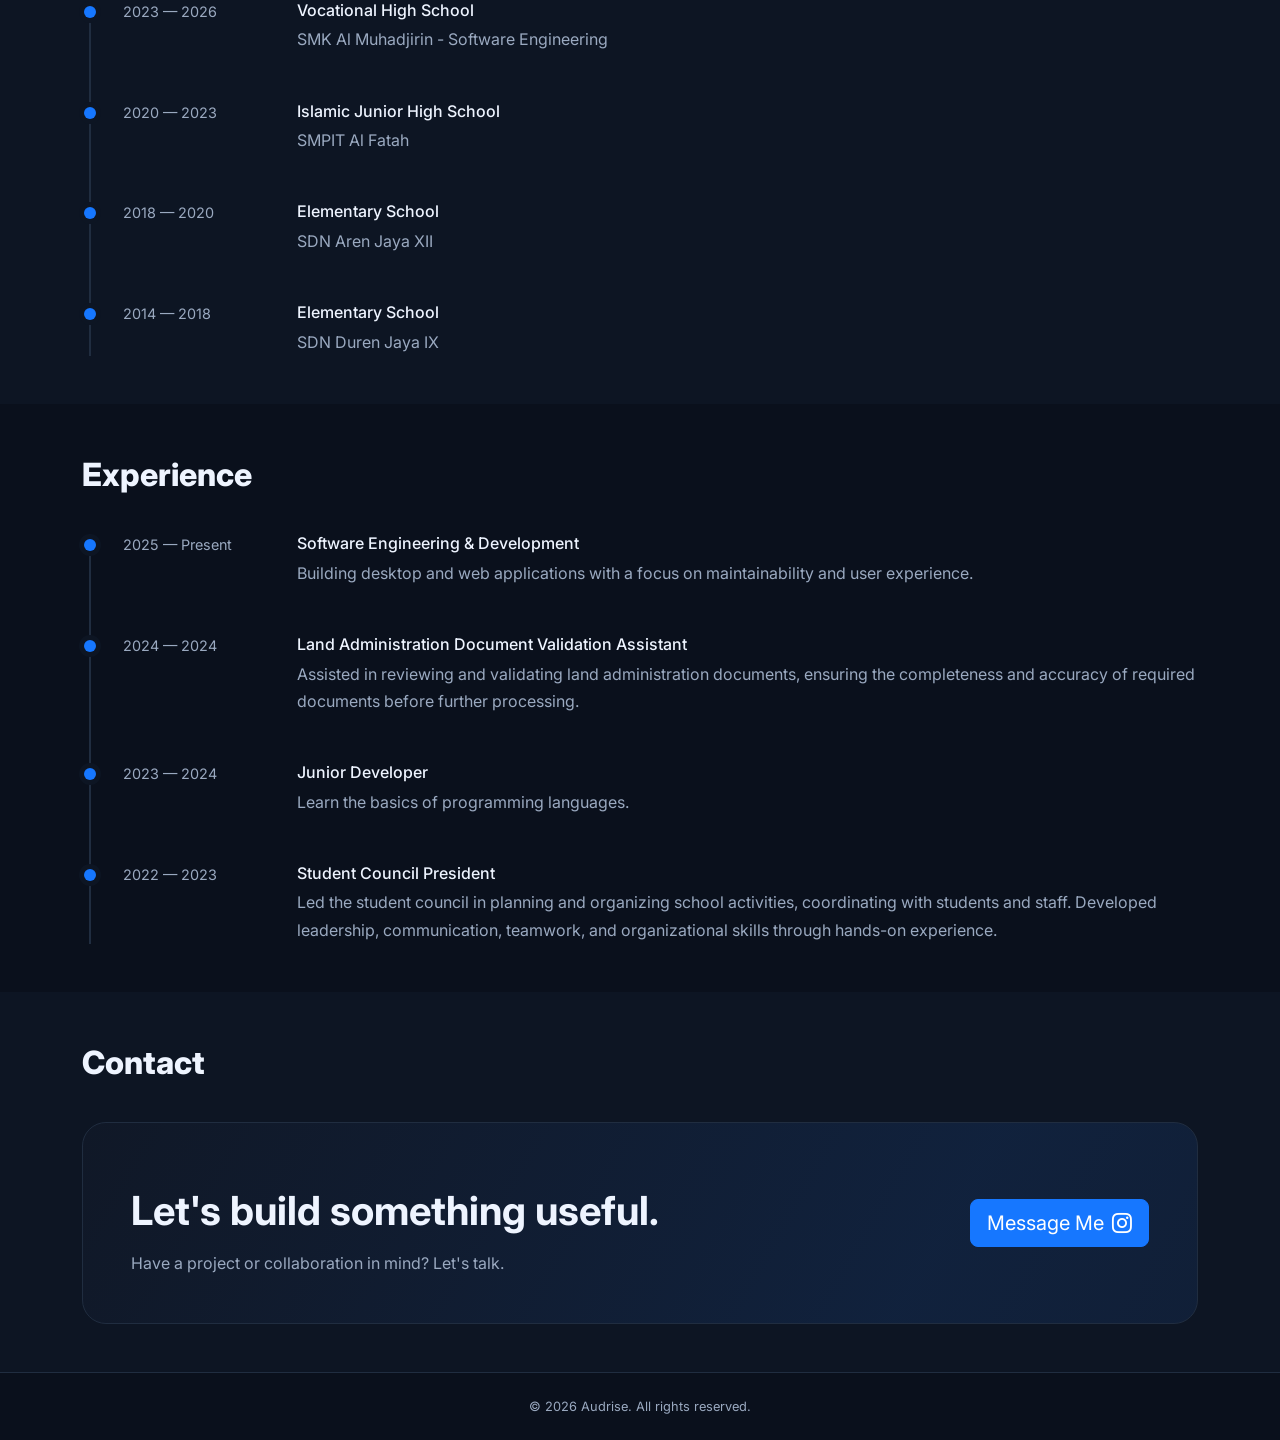
==== commit 529a5c8b: "Update theme and JS" ====
--- a/index.html
+++ b/index.html
@@ -1,5 +1,5 @@
 <!doctype html>
-<html lang="en" data-bs-theme="light">
+<html lang="en" data-bs-theme="dark">
 <head>
   <meta charset="utf-8">
   <meta name="viewport" content="width=device-width, initial-scale=1">
@@ -50,13 +50,8 @@
         </ul>
 
         <div class="theme-controls">
-          <button id="languageToggle" class="theme-btn" aria-label="Change language">
-            EN
-          </button>
-
-          <button id="themeToggle" class="theme-btn" aria-label="Toggle theme">
-            <i class="bi bi-sun-fill"></i>
-          </button>
+          <button id="languageToggle" class="theme-btn" aria-label="Change language"></button>
+          <button id="themeToggle" class="theme-btn" aria-label="Toggle theme"></button>
         </div>
       </div>
     </div>
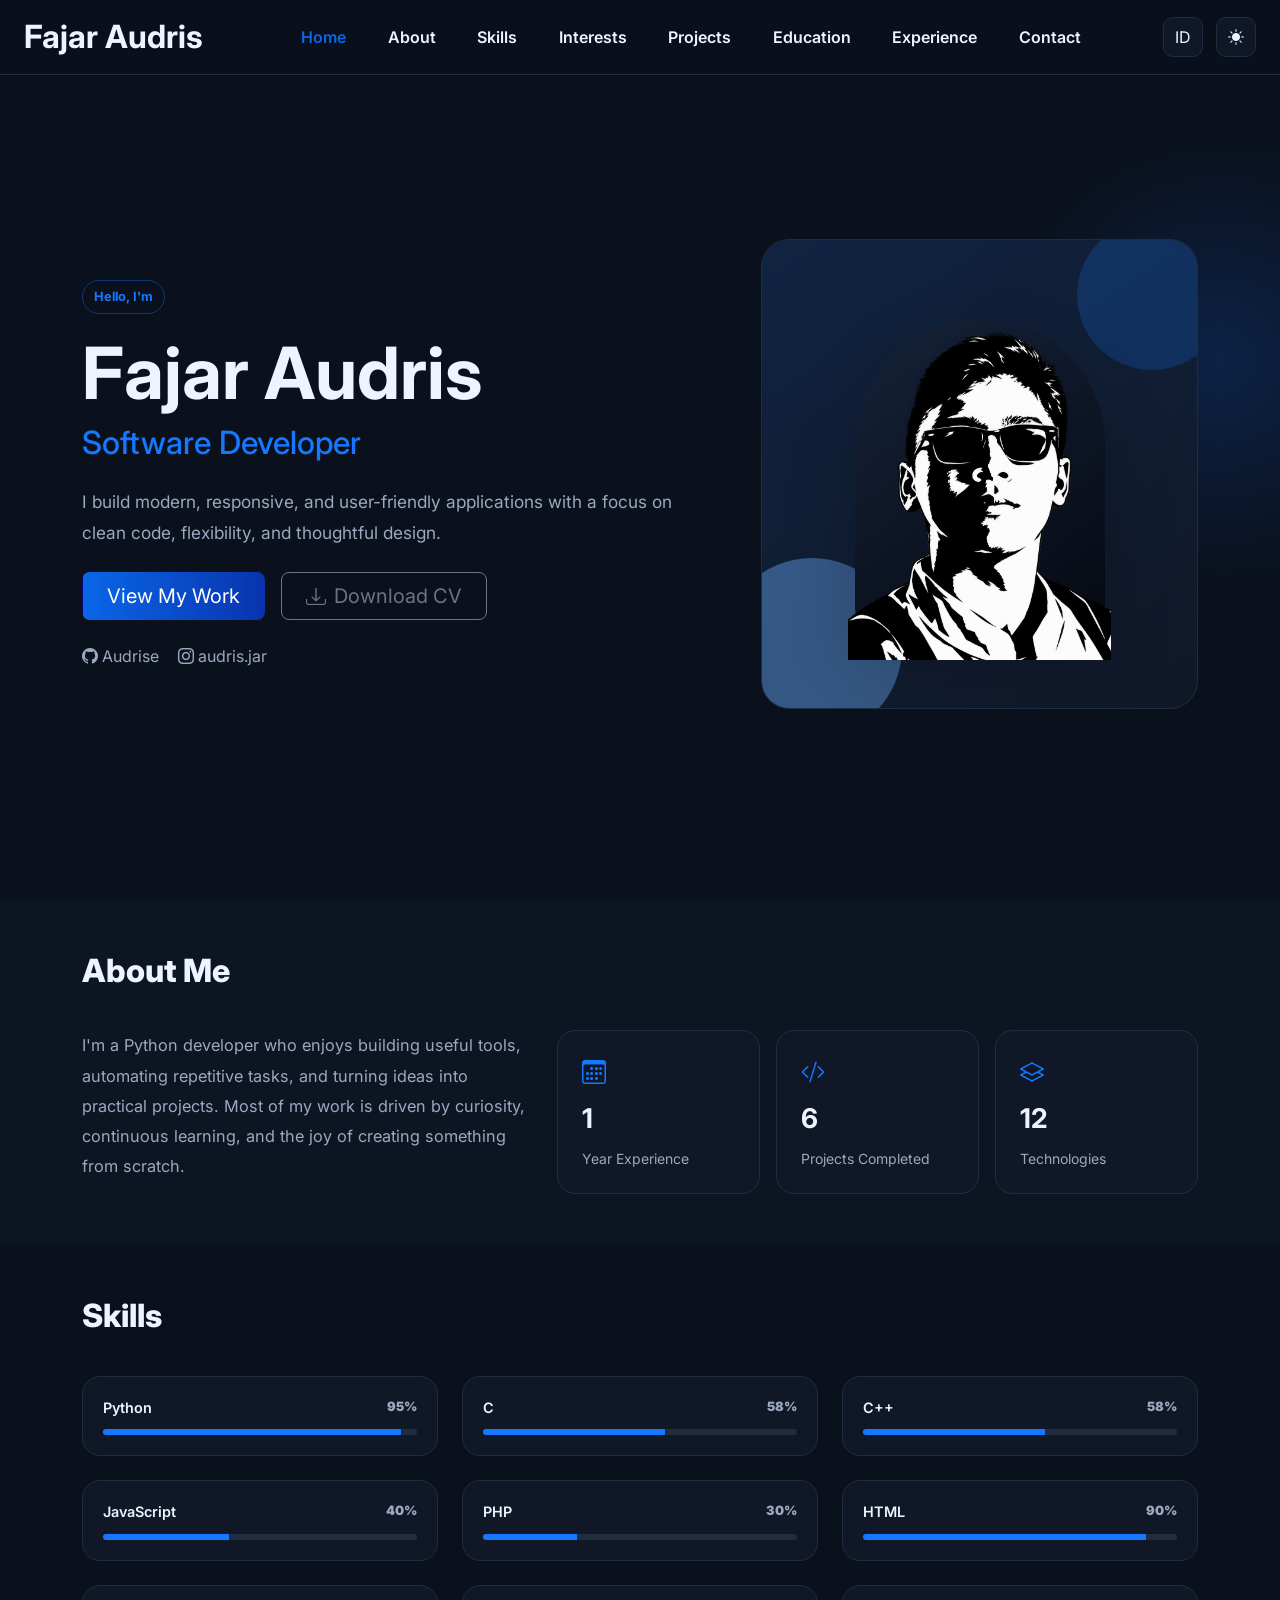
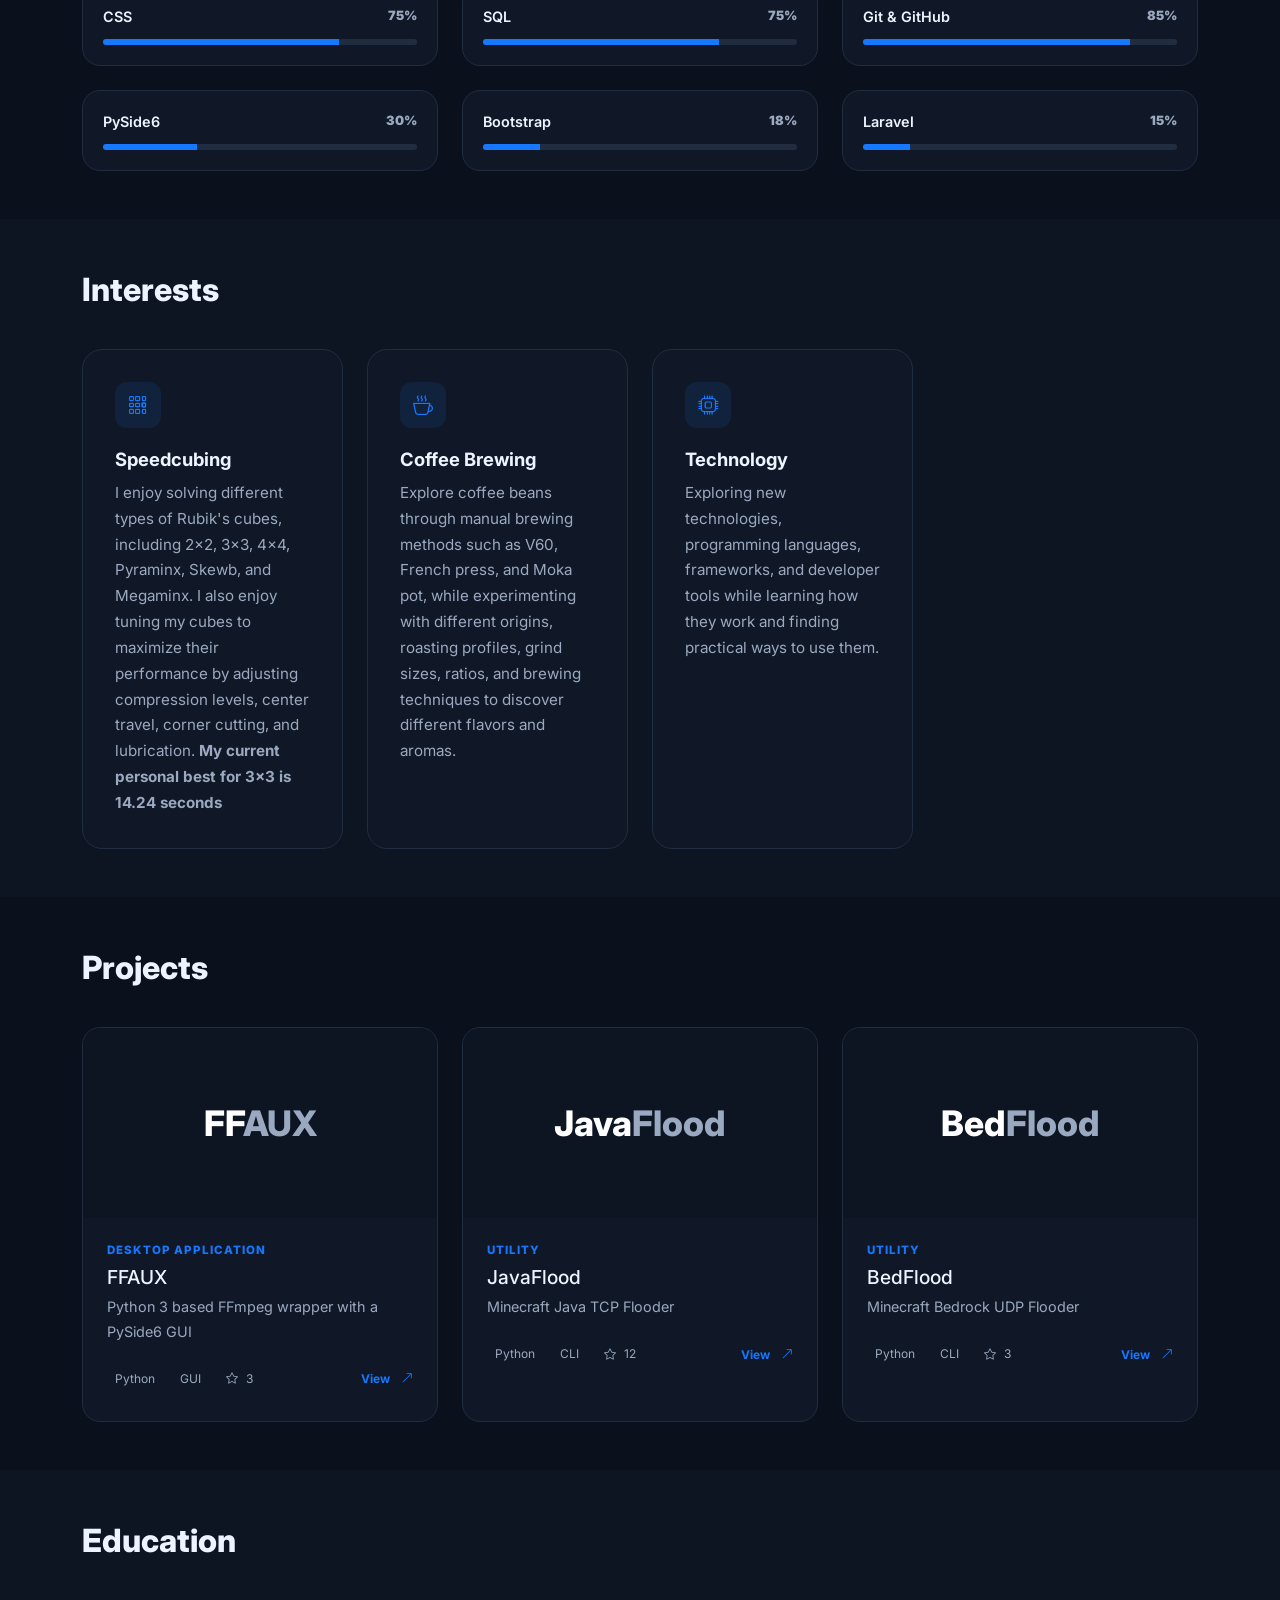
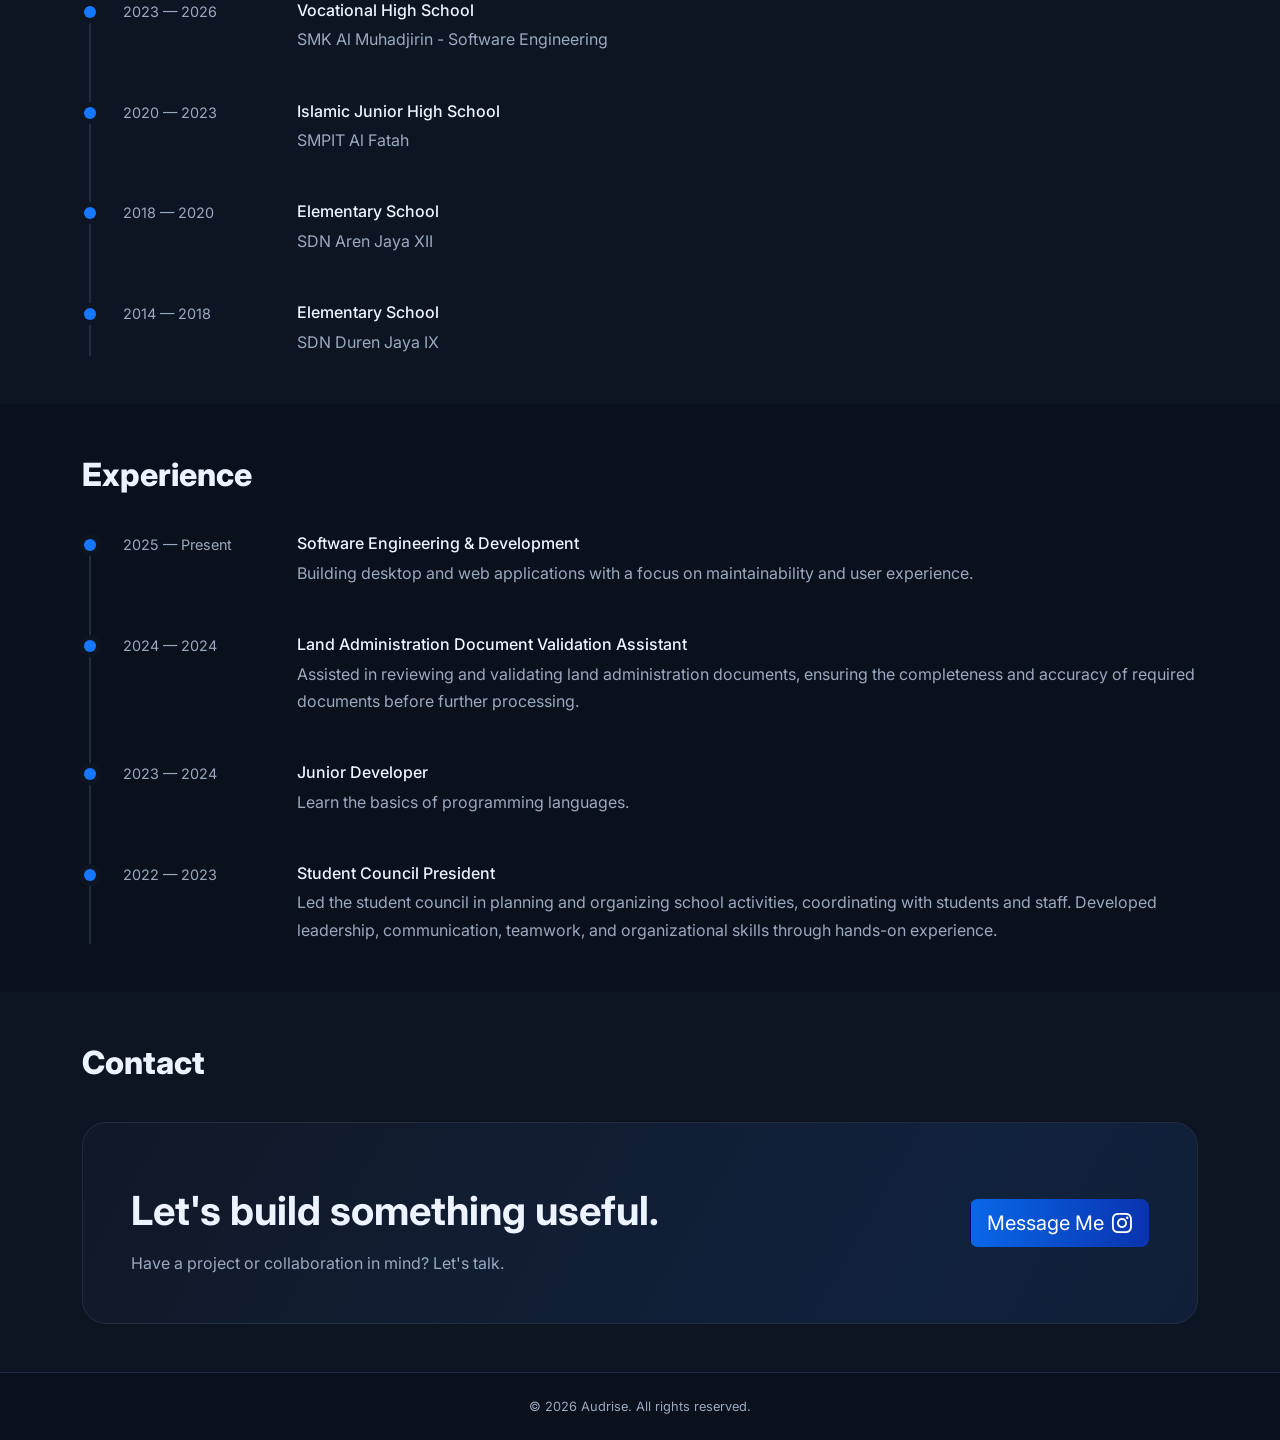
==== commit f7822f69: "Dynamic animation updates" ====
--- a/index.html
+++ b/index.html
@@ -66,7 +66,7 @@
             <h1 class="display-2 fw-bold mt-3 mb-2">Fajar Audris</h1>
             <h2 class="hero-role">Software Developer</h2>
             <p class="hero-copy mt-4" data-i18n="hero.description">
-              I build modern, responsive, and user-friendly applications with a focus on clean code, flexibility, and thoughtful design.
+              I build modern, responsive, and user-friendly applications with a focus on clean code and flexibility.
             </p>
 
             <div class="d-flex flex-wrap gap-3 mt-4">
--- a/assets/css/style.css
+++ b/assets/css/style.css
@@ -83,8 +83,7 @@
   right: 1rem;
 }
 
-.navbar-brand span,
-.hero-role {
+.navbar-brand span {
   color: var(--accent);
 }
 
@@ -94,9 +93,20 @@
   padding: 0.7rem 0.8rem !important;
 }
 
-.navbar .nav-link:hover,
 .navbar .nav-link.active {
-  color: var(--accent-hover) !important;
+  color: var(--accent-hover);
+  animation: navlink-gradient 2s ease-in-out infinite;
+}
+
+@keyframes navlink-gradient {
+  0%,
+  100% {
+    color: var(--accent-hover);
+  }
+
+  50% {
+    color: rgb(2, 65, 202);
+  }
 }
 
 .theme-btn {
@@ -139,6 +149,26 @@
   transition:
     opacity 0.8s ease,
     transform 0.8s ease;
+}
+
+.hero-section h1 {
+  white-space: nowrap;
+}
+
+.hero-section h1 span {
+  display: inline-block;
+  opacity: 0;
+  animation: text-reveal 0.08s ease forwards;
+}
+
+@keyframes text-reveal {
+  from {
+    opacity: 0;
+  }
+
+  to {
+    opacity: 1;
+  }
 }
 
 .hero-section.show {
@@ -167,8 +197,36 @@
   border: 1px solid color-mix(in srgb, var(--accent) 40%, transparent);
   border-radius: 999px;
   color: var(--accent);
+  animation: eyebrow-gradient 3s ease-in-out infinite;
   font-size: 0.8rem;
   font-weight: 700;
+}
+
+@keyframes eyebrow-gradient {
+  0%,
+  100% {
+    color: var(--accent-hover);
+  }
+
+  50% {
+    color: rgb(2, 65, 202);
+  }
+}
+
+.hero-role {
+  color: var(--accent);
+  animation: hero-role-gradient 3s ease-in-out infinite;
+}
+
+@keyframes hero-role-gradient {
+  0%,
+  100% {
+    color: var(--accent-hover);
+  }
+
+  50% {
+    color: rgb(2, 65, 202);
+  }
 }
 
 .hero-copy {
@@ -186,13 +244,34 @@
 */
 
 .btn-primary {
-  background: var(--accent);
-  border-color: var(--accent);
-}
-
-.btn-primary:hover {
-  background: var(--accent-hover);
-  border-color: var(--accent-hover);
+  border-color: transparent;
+  background: linear-gradient(
+    90deg,
+    rgba(9, 103, 232, 1) 0%,
+    rgba(11, 0, 117, 1) 100%
+  );
+  background-size: 200% 100%;
+  animation: btn-gradient 6s ease infinite;
+}
+
+.btn-primary:hover,
+.btn-primary:active {
+  border-color: transparent;
+  animation-play-state: paused;
+}
+
+@keyframes btn-gradient {
+  0% {
+    background-position: 0% 50%;
+  }
+
+  50% {
+    background-position: 99% 50%;
+  }
+
+  100% {
+    background-position: 0% 50%;
+  }
 }
 
 
@@ -743,18 +822,6 @@
 
 
 /* =========================================================
-   Footer
-   =========================================================
-*/
-
-footer {
-  border-top: 1px solid var(--border);
-  color: var(--muted);
-  font-size: 0.8rem;
-}
-
-
-/* =========================================================
    Back to Top
    =========================================================
 */
@@ -771,12 +838,16 @@
   height: 44px;
   border: transparent;
   border-radius: 12px;
-  background: var(--accent);
+
+  background: rgba(9, 103, 232, 1);
+  animation: top-btn-gradient 2s ease-in-out infinite;
+
   color: #fff;
   opacity: 0;
   visibility: hidden;
   transition:
     opacity 0.3s ease,
+    color 0.3s ease,
     visibility 0.3s ease;
 }
 
@@ -786,7 +857,22 @@
 }
 
 .top-btn:active {
-  color: var(--accent-hover);
+  animation-play-state: paused;
+}
+
+.top-btn:hover {
+  animation-play-state: paused;
+}
+
+@keyframes top-btn-gradient {
+  0%,
+  100% {
+    background-color: var(--accent);
+  }
+
+  50% {
+    background-color: var(--accent-hover);
+  }
 }
 
 
@@ -850,6 +936,18 @@
 
 
 /* =========================================================
+   Footer
+   =========================================================
+*/
+
+footer {
+  border-top: 1px solid var(--border);
+  color: var(--muted);
+  font-size: 0.8rem;
+}
+
+
+/* =========================================================
    Responsive
    =========================================================
 */
@@ -910,6 +1008,10 @@
     margin-left: 5px;
   }
 
+  .hero-section h1 {
+    margin-inline: auto;
+  }
+
   .hero-section {
     padding-top: 7rem;
   }
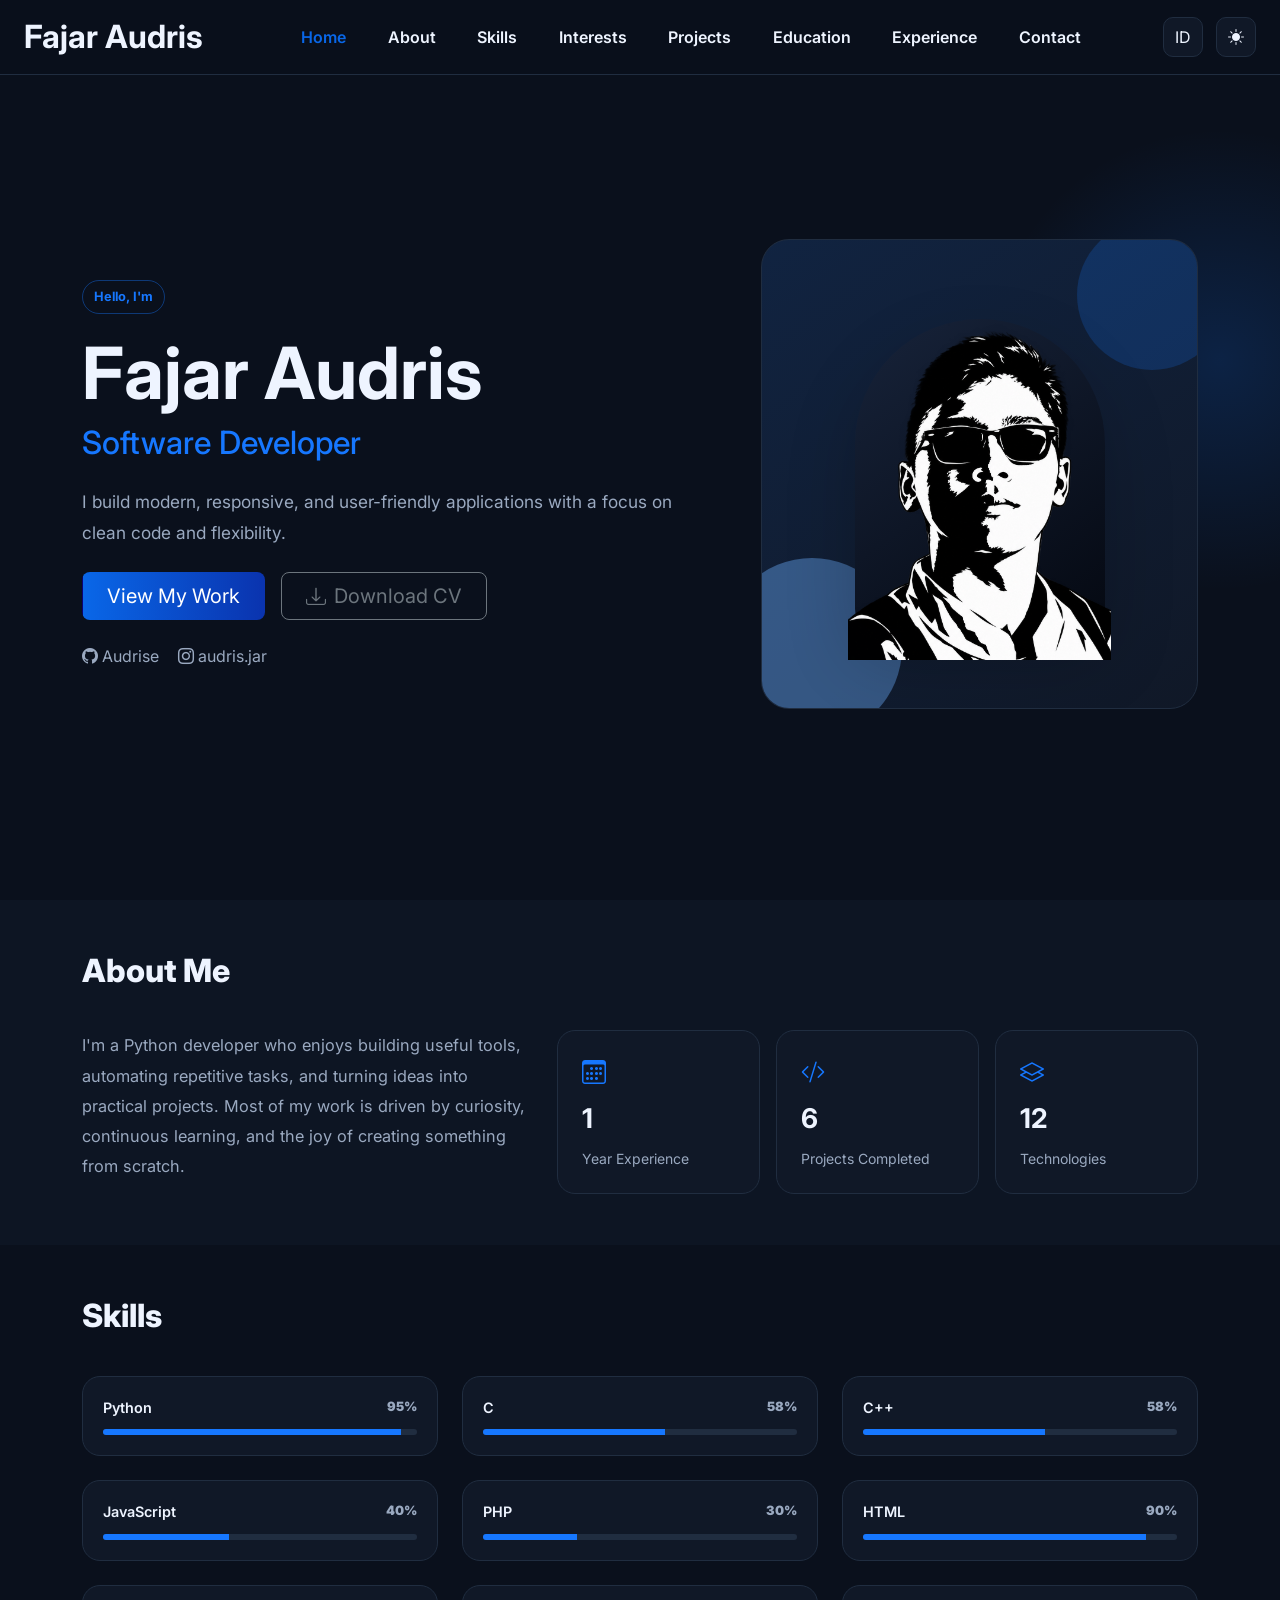
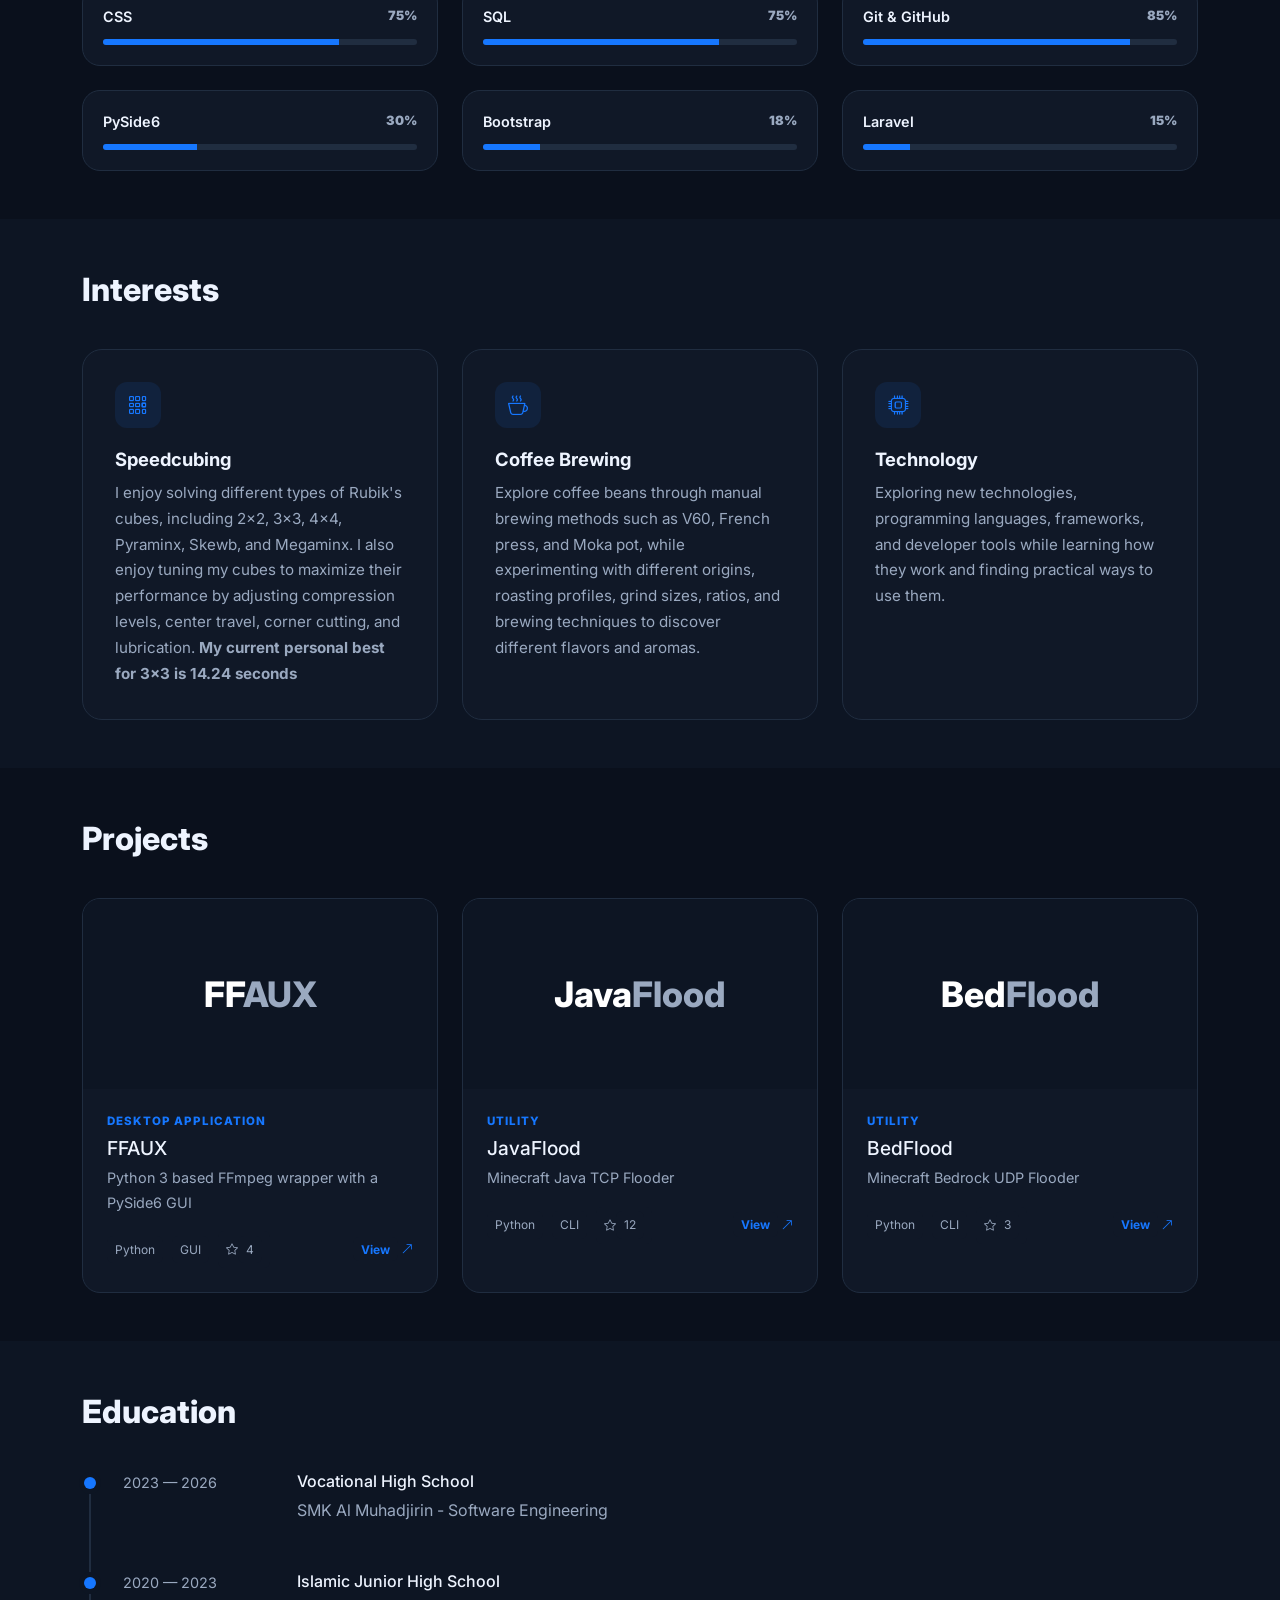
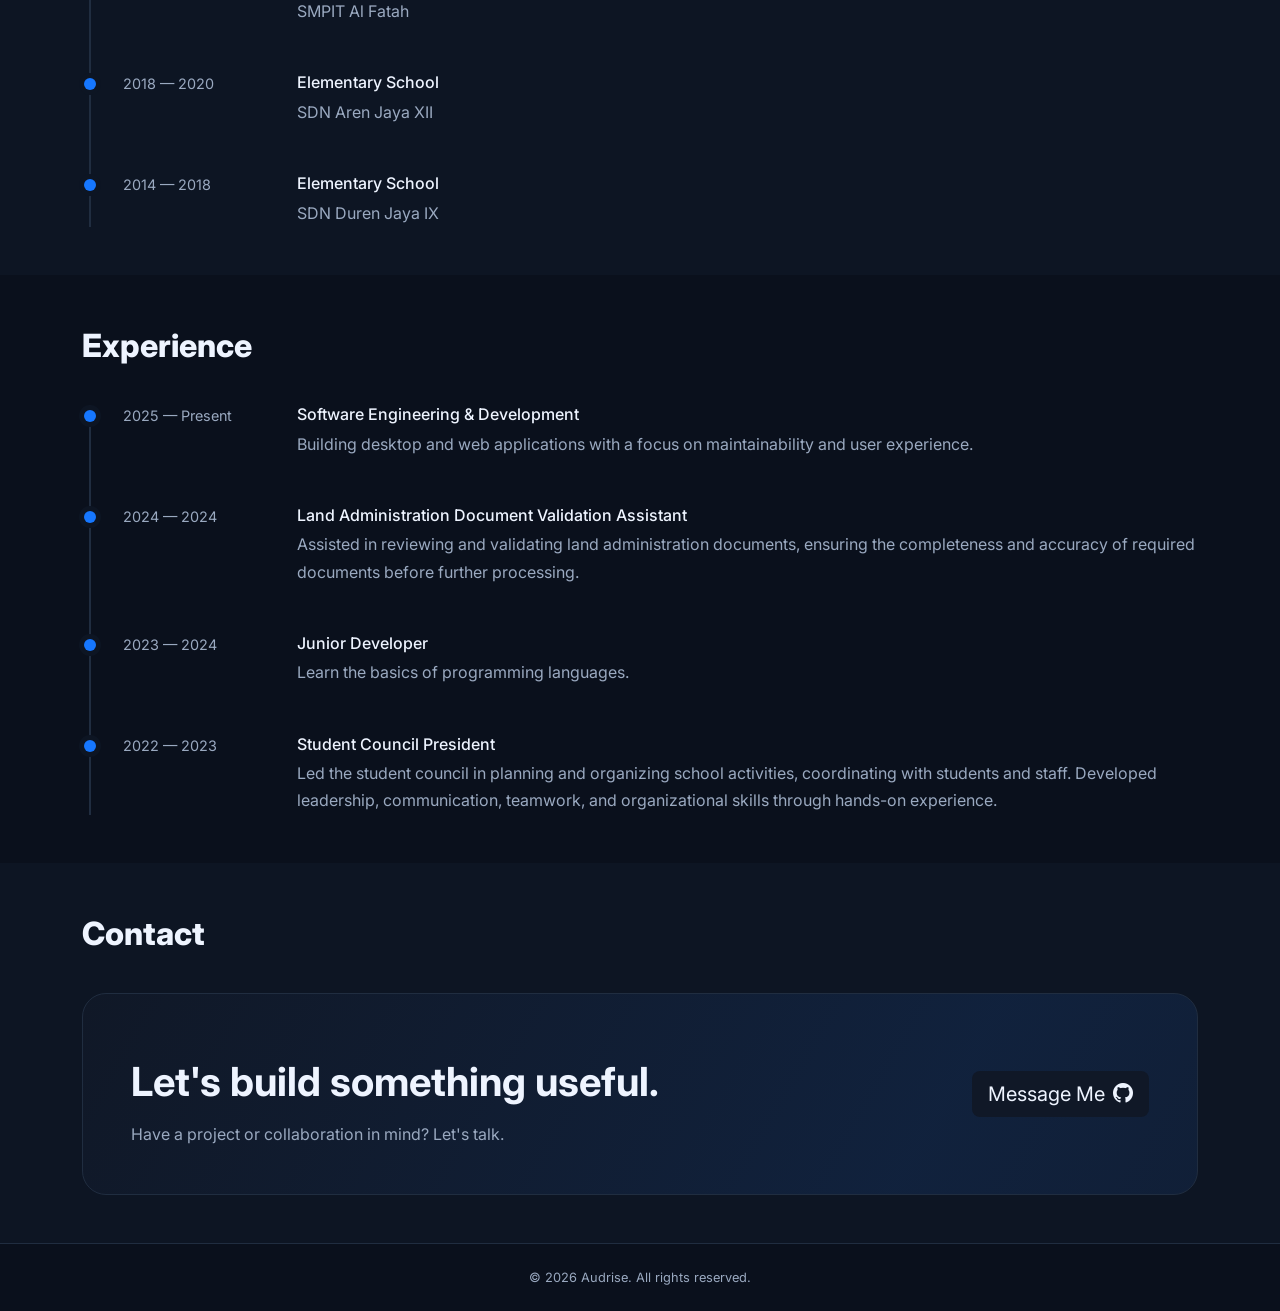
==== commit b9ae7a9a: "Button style adjustment" ====
--- a/index.html
+++ b/index.html
@@ -243,7 +243,7 @@
         </div>
 
         <div class="row g-4">
-          <div class="col-md-6 col-lg-3">
+          <div class="col-md-6 col-lg-4">
             <div class="interests-card">
               <div class="interests-icon">
                 <i class="bi bi-grid-3x3-gap"></i>
@@ -258,7 +258,7 @@
             </div>
           </div>
 
-          <div class="col-md-6 col-lg-3">
+          <div class="col-md-6 col-lg-4">
             <div class="interests-card">
               <div class="interests-icon">
                 <i class="bi bi-cup-hot"></i>
@@ -271,7 +271,7 @@
             </div>
           </div>
 
-          <div class="col-md-6 col-lg-3">
+          <div class="col-md-6 col-lg-4">
             <div class="interests-card">
               <div class="interests-icon">
                 <i class="bi bi-cpu"></i>
@@ -311,7 +311,7 @@
                   <span>Python</span><span>GUI</span>
                   <span class="github-stars">
                     <i class="bi bi-star"></i>
-                    <span id="github-stars">3</span>
+                    <span id="github-stars">4</span>
                   </span>
                   <a href="https://github.com/Audrise/FFAUX" target="_blank"><span data-i18n="projects.view">View</span> <i class="bi bi-arrow-up-right"></i></a>
                 </div>
@@ -474,8 +474,8 @@
             <h2 class="display-6 fw-bold mt-3" data-i18n="contact.heading">Let's build something useful.</h2>
             <p class="mb-0" data-i18n="contact.description">Have a project or collaboration in mind? Let's talk.</p>
           </div>
-          <a class="btn btn-primary btn-lg" href="https://www.instagram.com/audris.jar" target="_blank">
-            <span data-i18n="contact.button">Message Me</span><i class="bi bi-instagram ms-2"></i>
+          <a class="btn btn-primary btn-lg btn-contact" href="https://github.com/Audrise" target="_blank">
+            <span data-i18n="contact.button">Collaborate</span><i class="bi bi-github ms-2"></i>
           </a>
         </div>
       </div>
--- a/assets/css/style.css
+++ b/assets/css/style.css
@@ -274,6 +274,16 @@
   }
 }
 
+.btn-contact {
+  color: var(--text);
+  border: none;
+  background: var(--surface) !important;
+}
+
+.btn-contact:hover {
+  border: none;
+  color: var(--muted);
+}
 
 /* =========================================================
    Socials
@@ -696,7 +706,7 @@
 }
 
 /* =========================================================
-   Experience
+   Education
    =========================================================
 */
 
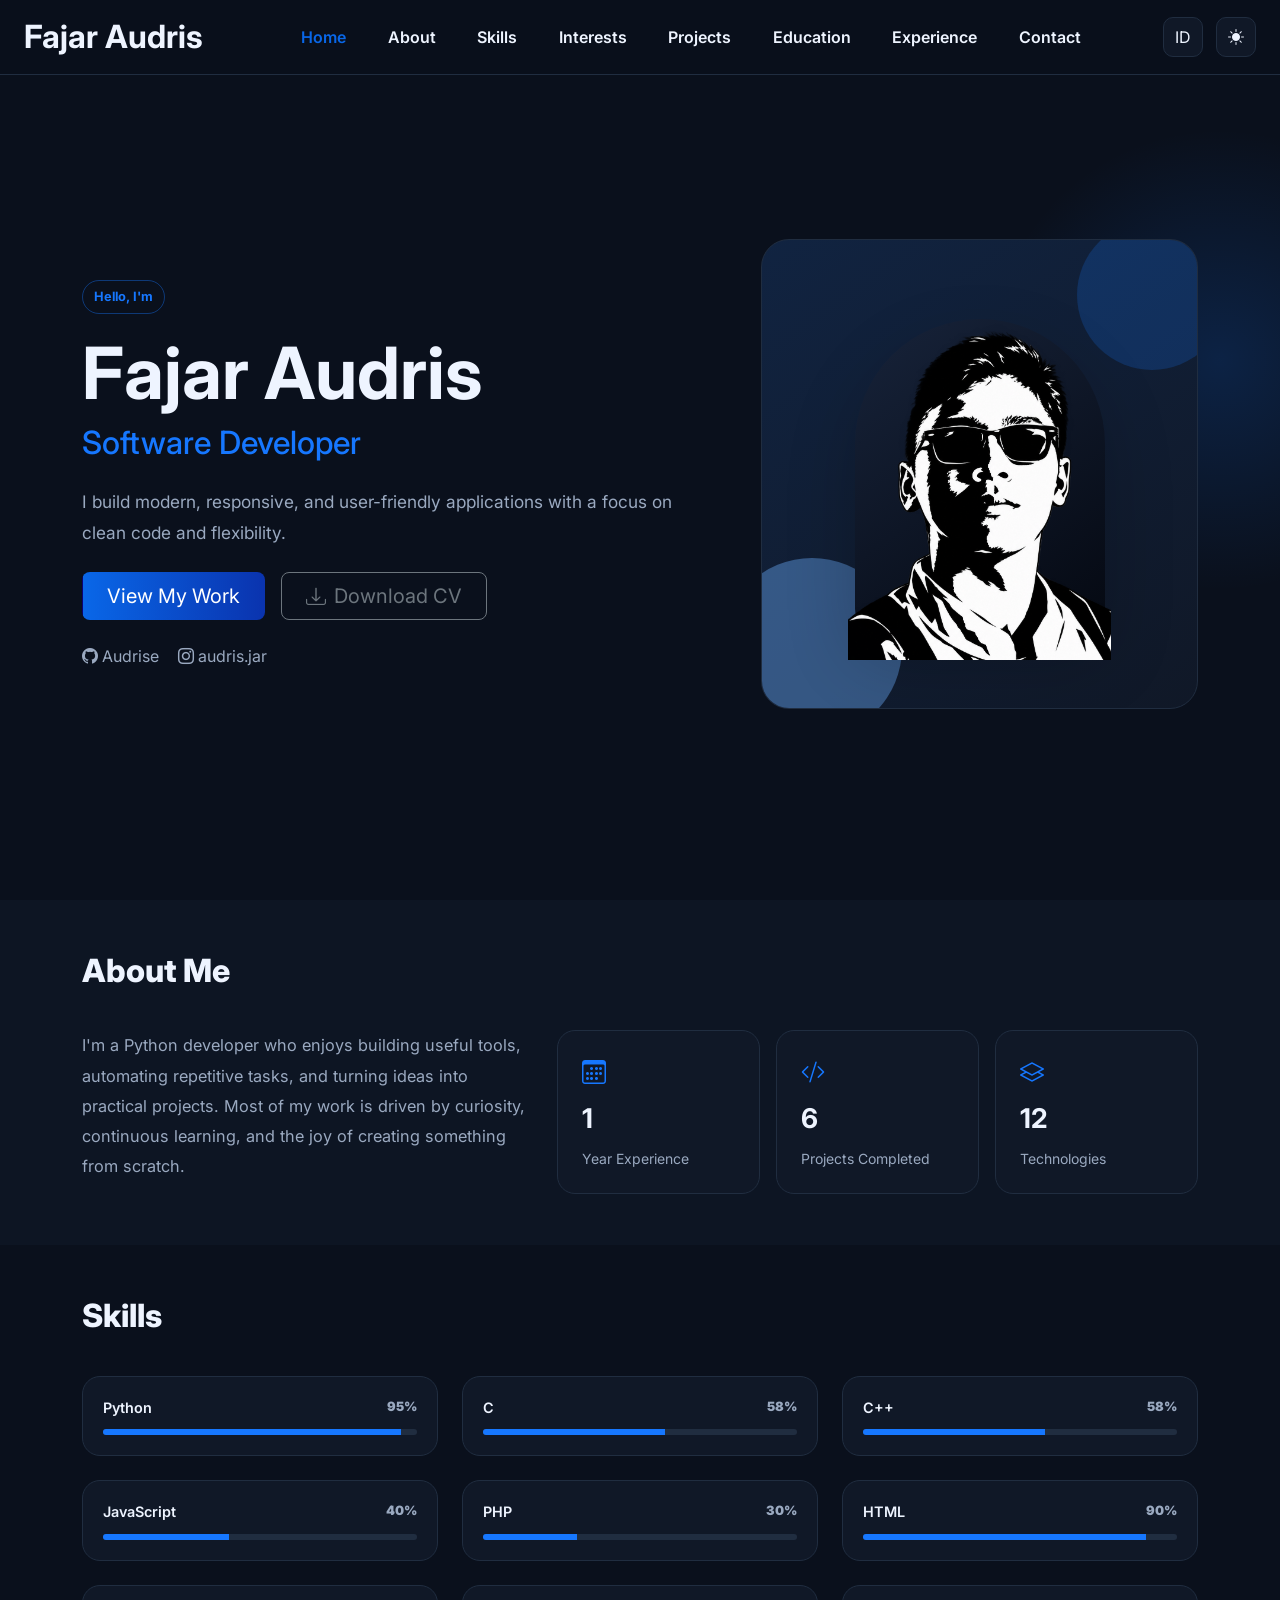
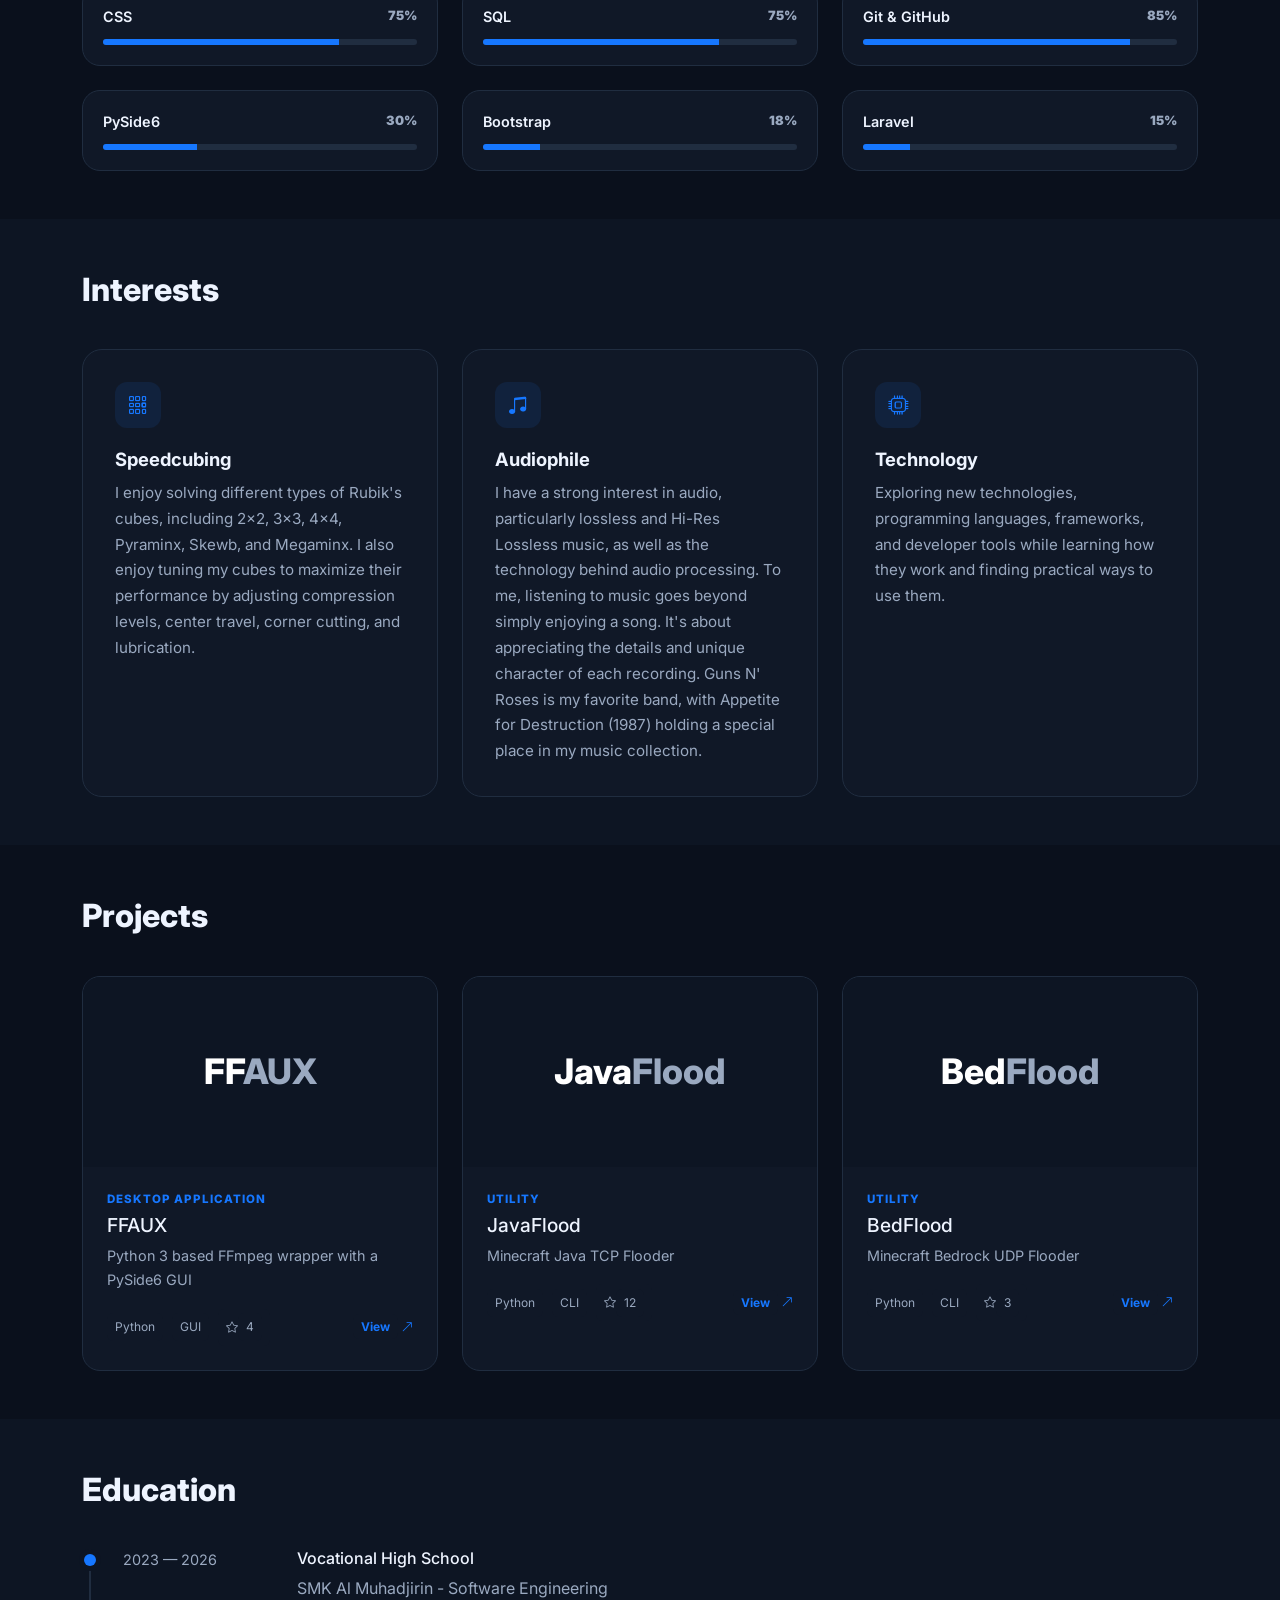
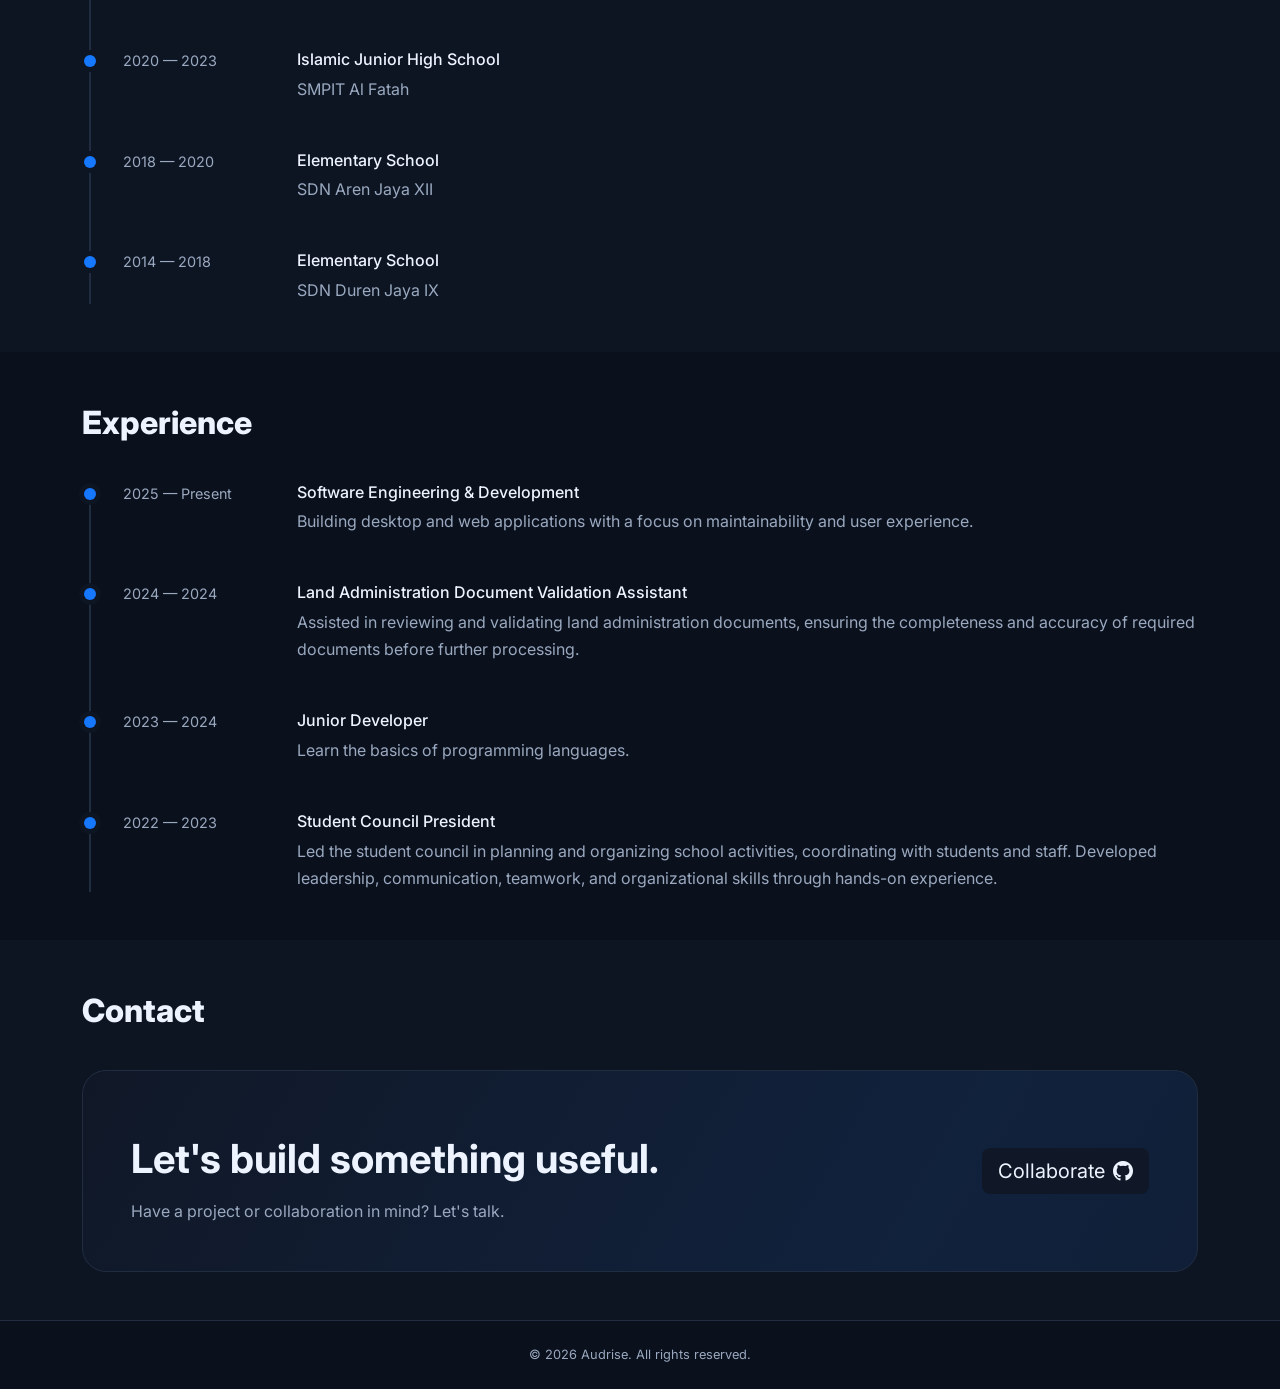
==== commit d066e629: "Massive Update" ====
--- a/index.html
+++ b/index.html
@@ -1,496 +1,540 @@
-<!doctype html>
-<html lang="en" data-bs-theme="dark">
-<head>
-  <meta charset="utf-8">
-  <meta name="viewport" content="width=device-width, initial-scale=1">
-
-  <meta name="description" content="I build modern, responsive, and user-friendly applications.">
-
-  <meta property="og:type" content="website">
-  <meta property="og:title" content="Fajar Audris Portfolio">
-  <meta property="og:description" content="I build modern, responsive, and user-friendly applications.">
-  <meta property="og:url" content="https://audriselabs.vercel.app/">
-  <meta property="og:image" content="https://audriselabs.vercel.app/assets/images/banner.jpg">
-
-  <meta name="twitter:card" content="summary_large_image">
-  <meta name="twitter:title" content="Fajar Audris Portfolio">
-  <meta name="twitter:description" content="I build modern, responsive, and user-friendly applications.">
-  <meta name="twitter:image" content="https://audriselabs.vercel.app/assets/images/banner.jpg">
-
-  <title>Fajar Audris Portfolio</title>
-
-  <link rel="icon" type="image/png" href="assets/images/file_0000000045a8820892a704fbb0793c26.png">
-  <link rel="preconnect" href="https://fonts.googleapis.com">
-  <link rel="preconnect" href="https://fonts.gstatic.com" crossorigin>
-  <link href="https://fonts.googleapis.com/css2?family=Inter:wght@400;500;600;700;800&display=swap" rel="stylesheet">
-  <link href="https://cdn.jsdelivr.net/npm/bootstrap@5.3.3/dist/css/bootstrap.min.css" rel="stylesheet">
-  <link href="https://cdn.jsdelivr.net/npm/bootstrap-icons@1.11.3/font/bootstrap-icons.min.css" rel="stylesheet">
-  <link rel="stylesheet" href="assets/css/style.css">
-</head>
-
-<body>
-  <nav class="navbar navbar-expand-xl fixed-top glass-nav">
-    <div class="container-fluid px-3 px-lg-4">
-      <a class="navbar-brand fw-bold fs-2" href="#home">Fajar Audris</a>
-
-      <button class="navbar-toggler border-0 shadow-none" type="button" data-bs-toggle="collapse" data-bs-target="#nav">
-        <i class="bi bi-list fs-2"></i>
-      </button>
-
-      <div class="collapse navbar-collapse" id="nav">
-        <ul class="navbar-nav mx-auto gap-lg-3">
-          <li><a class="nav-link" href="#home" data-i18n="nav.home">Home</a></li>
-          <li><a class="nav-link" href="#about" data-i18n="nav.about">About</a></li>
-          <li><a class="nav-link" href="#skills" data-i18n="nav.skills">Skills</a></li>
-          <li><a class="nav-link" href="#interests" data-i18n="nav.interests">Interests</a></li>
-          <li><a class="nav-link" href="#projects" data-i18n="nav.projects">Projects</a></li>
-          <li><a class="nav-link" href="#education" data-i18n="nav.education">Education</a></li>
-          <li><a class="nav-link" href="#experience" data-i18n="nav.experience">Experience</a></li>
-          <li><a class="nav-link" href="#contact" data-i18n="nav.contact">Contact</a></li>
-        </ul>
-
-        <div class="theme-controls">
-          <button id="languageToggle" class="theme-btn" aria-label="Change language"></button>
-          <button id="themeToggle" class="theme-btn" aria-label="Toggle theme"></button>
-        </div>
-      </div>
-    </div>
-  </nav>
-
-  <main>
-    <section id="home" class="hero-section">
-      <div class="container">
-        <div class="row align-items-center g-5">
-          <div class="col-lg-7">
-            <span data-i18n="hero.eyebrow" class="eyebrow">Hello, I'm</span>
-            <h1 class="display-2 fw-bold mt-3 mb-2">Fajar Audris</h1>
-            <h2 class="hero-role">Software Developer</h2>
-            <p class="hero-copy mt-4" data-i18n="hero.description">
-              I build modern, responsive, and user-friendly applications with a focus on clean code and flexibility.
-            </p>
-
-            <div class="d-flex flex-wrap gap-3 mt-4">
-              <a href="#projects" class="btn btn-primary btn-lg px-4" data-i18n="hero.view_work">
-                View My Work
-              </a>
-              <a href="assets/documents/AudrisCV.pdf" download="AudrisCV.pdf" class="btn btn-outline-secondary btn-lg px-4">
-                <i class="bi bi-download me-2"></i><span data-i18n="hero.download_cv">Download CV</span>
-              </a>
-            </div>
-
-            <div class="socials mt-4">
-              <a href="https://github.com/Audrise" target="_blank" aria-label="GitHub"><i class="bi bi-github me-1"></i>Audrise</a>
-              <a href="https://instagram.com/audris.jar" target="_blank" aria-label="Instagram"> <i class="bi bi-instagram me-1"></i>audris.jar</a>
-            </div>
-          </div>
-
-          <div class="col-lg-5">
-            <div class="hero-card">
-              <div class="hero-orb orb-one"></div>
-              <div class="hero-orb orb-two"></div>
-              <div class="avatar-placeholder">
-                <img src="assets/images/file_0000000045a8820892a704fbb0793c26s.png" alt="f. audris">
-              </div>
-            </div>
-          </div>
-        </div>
-      </div>
-    </section>
-
-    <section id="about" class="section-muted">
-      <div class="container">
-        <div class="section-heading">
-          <h2 data-i18n="about.title">About Me</h2>
-        </div>
-
-        <div class="row g-4 align-items-stretch">
-          <div class="col-lg-5">
-            <div class="about-copy">
-              <p data-i18n="about.description">
-                I'm a Python developer who enjoys building useful tools, automating repetitive tasks, and turning ideas into practical projects.
-                Most of my work is driven by curiosity, continuous learning, and the joy of creating something from scratch.
-              </p>
-            </div>
-          </div>
-
-          <div class="col-lg-7">
-            <div class="row g-3 h-100">
-              <div class="col-md-4">
-                <div class="stat-card">
-                  <i class="bi bi-calendar3"></i>
-                  <strong>1</strong>
-                  <small data-i18n="about.year_experience">Year Experience</small>
-                </div>
-              </div>
-              <div class="col-md-4">
-                <div class="stat-card">
-                  <i class="bi bi-code-slash"></i>
-                  <strong>6</strong>
-                  <small data-i18n="about.projects_completed">Projects Completed</small>
-                </div>
-              </div>
-              <div class="col-md-4">
-                <div class="stat-card">
-                  <i class="bi bi-layers"></i>
-                  <strong>12</strong>
-                  <small data-i18n="about.technologies">Technologies</small>
-                </div>
-              </div>
-            </div>
-          </div>
-        </div>
-      </div>
-    </section>
-
-    <section id="skills" class="section">
-      <div class="container">
-        <div class="section-heading">
-          <h2 data-i18n="skills.title">Skills</h2>
-        </div>
-
-        <div class="row g-4">
-          <div class="col-md-6 col-lg-4">
-            <div class="skill-card">
-              <div class="skill-title"><span>Python</span><b>95%</b></div>
-              <div class="progress"><div class="progress-bar" data-progress="95"></div></div>
-            </div>
-          </div>
-
-          <div class="col-md-6 col-lg-4">
-            <div class="skill-card">
-              <div class="skill-title"><span>C</span><b>58%</b></div>
-              <div class="progress"><div class="progress-bar" data-progress="58"></div></div>
-            </div>
-          </div>
-
-          <div class="col-md-6 col-lg-4">
-            <div class="skill-card">
-              <div class="skill-title"><span>C++</span><b>58%</b></div>
-              <div class="progress"><div class="progress-bar" data-progress="58"></div></div>
-            </div>
-          </div>
-
-          <div class="col-md-6 col-lg-4">
-            <div class="skill-card">
-              <div class="skill-title"><span>JavaScript</span><b>40%</b></div>
-              <div class="progress"><div class="progress-bar" data-progress="40"></div></div>
-            </div>
-          </div>
-
-          <div class="col-md-6 col-lg-4">
-            <div class="skill-card">
-              <div class="skill-title"><span>PHP</span><b>30%</b></div>
-              <div class="progress"><div class="progress-bar" data-progress="30"></div></div>
-            </div>
-          </div>
-
-          <div class="col-md-6 col-lg-4">
-            <div class="skill-card">
-              <div class="skill-title"><span>HTML</span><b>90%</b></div>
-              <div class="progress"><div class="progress-bar" data-progress="90"></div></div>
-            </div>
-          </div>
-
-          <div class="col-md-6 col-lg-4">
-            <div class="skill-card">
-              <div class="skill-title"><span>CSS</span><b>75%</b></div>
-              <div class="progress"><div class="progress-bar" data-progress="75"></div></div>
-            </div>
-          </div>
-
-          <div class="col-md-6 col-lg-4">
-            <div class="skill-card">
-              <div class="skill-title"><span>SQL</span><b>75%</b></div>
-              <div class="progress"><div class="progress-bar" data-progress="75"></div></div>
-            </div>
-          </div>
-
-          <div class="col-md-6 col-lg-4">
-            <div class="skill-card">
-              <div class="skill-title"><span>Git & GitHub</span><b>85%</b></div>
-              <div class="progress"><div class="progress-bar" data-progress="85"></div></div>
-            </div>
-          </div>
-
-          <div class="col-md-6 col-lg-4">
-            <div class="skill-card">
-              <div class="skill-title"><span>PySide6</span><b>30%</b></div>
-              <div class="progress"><div class="progress-bar" data-progress="30"></div></div>
-            </div>
-          </div>
-
-          <div class="col-md-6 col-lg-4">
-            <div class="skill-card">
-              <div class="skill-title"><span>Bootstrap</span><b>18%</b></div>
-              <div class="progress"><div class="progress-bar" data-progress="18"></div></div>
-            </div>
-          </div>
-
-          <div class="col-md-6 col-lg-4">
-            <div class="skill-card">
-              <div class="skill-title"><span>Laravel</span><b>15%</b></div>
-              <div class="progress"><div class="progress-bar" data-progress="15"></div></div>
-            </div>
-          </div>
-        </div>
-      </div>
-    </section>
-
-    <section id="interests" class="section-muted">
-      <div class="container">
-        <div class="section-heading">
-          <h2 data-i18n="interests.title">Interests</h2>
-        </div>
-
-        <div class="row g-4">
-          <div class="col-md-6 col-lg-4">
-            <div class="interests-card">
-              <div class="interests-icon">
-                <i class="bi bi-grid-3x3-gap"></i>
-              </div>
-              <h3 data-i18n="interests.speedcubing.title">Speedcubing</h3>
-              <p>
-                <span data-i18n="interests.speedcubing.description">
-                  I enjoy solving different types of Rubik's cubes, including 2×2, 3×3, 4×4, Pyraminx, Skewb, and Megaminx. I also enjoy tuning my cubes to maximize their performance by adjusting compression levels, center travel, corner cutting, and lubrication.
-                </span>
-                <b data-i18n="interests.speedcubing.pb">My current personal best for 3×3 is 14.24 seconds</b>
-              </p>
-            </div>
-          </div>
-
-          <div class="col-md-6 col-lg-4">
-            <div class="interests-card">
-              <div class="interests-icon">
-                <i class="bi bi-cup-hot"></i>
-              </div>
-              <h3 data-i18n="interests.coffee.title">Coffee Brewing</h3>
-              <p data-i18n="interests.coffee.description">
-                Explore coffee beans through manual brewing methods such as V60, French press, and Moka pot, 
-                while experimenting with different origins, roasting profiles, grind sizes, ratios, and brewing techniques to discover different flavors and aromas.
-              </p>
-            </div>
-          </div>
-
-          <div class="col-md-6 col-lg-4">
-            <div class="interests-card">
-              <div class="interests-icon">
-                <i class="bi bi-cpu"></i>
-              </div>
-              <h3 data-i18n="interests.technology.title">Technology</h3>
-              <p data-i18n="interests.technology.description">
-                Exploring new technologies, programming languages, frameworks, and developer tools while learning how they work and finding practical ways to use them.
-              </p>
-            </div>
-          </div>
-        </div>
-      </div>
-    </section>
-
-    <section id="projects" class="section">
-      <div class="container">
-        <div class="section-heading d-flex justify-content-between align-items-end">
-          <div>
-            <h2 data-i18n="projects.title">Projects</h2>
-          </div>
-          <!-- <a href="#" class="btn btn-sm btn-outline-primary d-none d-md-inline-block">View All</a> -->
-        </div>
-
-        <div class="row g-4">
-          <div class="col-md-6 col-lg-4">
-            <article class="project-card">
-              <div class="project-preview preview-dark">
-                <div class="project-preview-content">
-                  <span>FF<span>AUX</span></span>
-                </div>
-              </div>
-              <div class="p-4">
-                <div class="project-type" data-i18n="projects.ffaUX.type">Desktop Application</div>
-                <h3>FFAUX</h3>
-                <p data-i18n="projects.ffaUX.description">Python 3 based FFmpeg wrapper with a PySide6 GUI</p>
-                <div class="project-footer">
-                  <span>Python</span><span>GUI</span>
-                  <span class="github-stars">
-                    <i class="bi bi-star"></i>
-                    <span id="github-stars">4</span>
-                  </span>
-                  <a href="https://github.com/Audrise/FFAUX" target="_blank"><span data-i18n="projects.view">View</span> <i class="bi bi-arrow-up-right"></i></a>
-                </div>
-              </div>
-            </article>
-          </div>
-
-          <div class="col-md-6 col-lg-4">
-            <article class="project-card">
-              <div class="project-preview preview-dark">
-                <div class="project-preview-content">
-                  <span>Java<span>Flood</span></span>
-                </div>
-              </div>
-              <div class="p-4">
-                <div class="project-type" data-i18n="projects.javaflood.type">Utility</div>
-                <h3>JavaFlood</h3>
-                <p data-i18n="projects.javaflood.description">Minecraft Java TCP Flooder</p>
-                <div class="project-footer">
-                  <span>Python</span><span>CLI</span>
-                  <span class="github-stars">
-                    <i class="bi bi-star"></i>
-                    <span id="github-stars">12</span>
-                  </span>
-                  <a href="https://github.com/Audrise/javaflood" target="_blank"><span data-i18n="projects.view">View</span> <i class="bi bi-arrow-up-right"></i></a>
-                </div>
-              </div>
-            </article>
-          </div>
-
-          <div class="col-md-6 col-lg-4">
-            <article class="project-card">
-              <div class="project-preview preview-dark">
-                <div class="project-preview-content">
-                  <span>Bed<span>Flood</span></span>
-                </div>
-              </div>
-              <div class="p-4">
-                <div class="project-type" data-i18n="projects.bedflood.type">Utility</div>
-                <h3>BedFlood</h3>
-                <p data-i18n="projects.bedflood.description">Minecraft Bedrock UDP Flooder</p>
-                <div class="project-footer">
-                  <span>Python</span><span>CLI</span>
-                  <span class="github-stars">
-                    <i class="bi bi-star"></i>
-                    <span id="github-stars">3</span>
-                  </span>
-                  <a href="https://github.com/Audrise/bedflood" target="_blank"><span data-i18n="projects.view">View</span> <i class="bi bi-arrow-up-right"></i></a>
-                </div>
-              </div>
-            </article>
-          </div>
-
-        </div>
-      </div>
-    </section>
-
-    <section id="education" class="section-muted">
-      <div class="container">
-        <div class="section-heading">
-          <h2 data-i18n="education.title">Education</h2>
-        </div>
-
-        <div class="timeline">
-          <div class="timeline-item">
-            <span class="timeline-dot"></span>
-            <div class="timeline-date">2023 — 2026</div>
-            <div>
-              <h3 data-i18n="education.vocational.title">Vocational High School</h3>
-              <p data-i18n="education.vocational.description">SMK Al Muhadjirin - Software Engineering</p>
-            </div>
-          </div>
-
-          <div class="timeline-item">
-            <span class="timeline-dot"></span>
-            <div class="timeline-date">2020 — 2023</div>
-            <div>
-              <h3 data-i18n="education.junior.title">Islamic Junior High School</h3>
-              <p data-i18n="education.junior.description">SMPIT Al Fatah</p>
-            </div>
-          </div>
-
-          <div class="timeline-item">
-            <span class="timeline-dot"></span>
-            <div class="timeline-date">2018 — 2020</div>
-            <div>
-              <h3 data-i18n="education.elementary1.title">Elementary School</h3>
-              <p data-i18n="education.elementary1.description">SDN Aren Jaya XII</p>
-            </div>
-          </div>
-
-          <div class="timeline-item">
-            <span class="timeline-dot"></span>
-            <div class="timeline-date">2014 — 2018</div>
-            <div>
-              <h3 data-i18n="education.elementary2.title">Elementary School</h3>
-              <p data-i18n="education.elementary2.description">SDN Duren Jaya IX</p>
-            </div>
-          </div>
-
-        </div>
-      </div>
-    </section>
-
-    <section id="experience" class="section">
-      <div class="container">
-        <div class="section-heading">
-          <h2 data-i18n="experience.title">Experience</h2>
-        </div>
-
-        <div class="timeline">
-          <div class="timeline-item">
-            <span class="timeline-dot"></span>
-            <div class="timeline-date">2025 — Present</div>
-            <div>
-              <h3 data-i18n="experience.software.title">Software Engineering & Development</h3>
-              <p data-i18n="experience.software.description">Building desktop and web applications with a focus on maintainability and user experience.</p>
-            </div>
-          </div>
-
-          <div class="timeline-item">
-            <span class="timeline-dot"></span>
-            <div class="timeline-date">2024 — 2024</div>
-            <div>
-              <h3 data-i18n="experience.validation.title">Land Administration Document Validation Assistant</h3>
-              <p data-i18n="experience.validation.description">Assisted in reviewing and validating land administration documents, ensuring the completeness and accuracy of required documents before further processing.</p>
-            </div>
-          </div>
-
-          <div class="timeline-item">
-            <span class="timeline-dot"></span>
-            <div class="timeline-date">2023 — 2024</div>
-            <div>
-              <h3 data-i18n="experience.junior.title">Junior Developer</h3>
-              <p data-i18n="experience.junior.description">Learn the basics of programming languages.</p>
-            </div>
-          </div>
-
-          <div class="timeline-item">
-            <span class="timeline-dot"></span>
-            <div class="timeline-date">2022 — 2023</div>
-            <div>
-              <h3 data-i18n="experience.student.title">Student Council President</h3>
-              <p data-i18n="experience.student.description">Led the student council in planning and organizing school activities, coordinating with students and staff. Developed leadership, communication, teamwork, and organizational skills through hands-on experience.</p>
-            </div>
-          </div>
-
-        </div>
-      </div>
-    </section>
-
-    <section id="contact" class="section-muted">
-      <div class="container">
-        <div class="section-heading">
-          <h2 data-i18n="contact.title">Contact</h2>
-        </div>
-
-        <div class="contact-card">
-          <div>
-            <h2 class="display-6 fw-bold mt-3" data-i18n="contact.heading">Let's build something useful.</h2>
-            <p class="mb-0" data-i18n="contact.description">Have a project or collaboration in mind? Let's talk.</p>
-          </div>
-          <a class="btn btn-primary btn-lg btn-contact" href="https://github.com/Audrise" target="_blank">
-            <span data-i18n="contact.button">Collaborate</span><i class="bi bi-github ms-2"></i>
-          </a>
-        </div>
-      </div>
-    </section>
-  </main>
-
-  <footer class="py-4">
-    <div class="container d-flex flex-column flex-md-row justify-content-center gap-2">
-      <span data-i18n="footer.rights">© 2026 Audrise. All rights reserved.</span>
-    </div>
-  </footer>
-
-  <button id="topBtn" class="top-btn" aria-label="Back to top" data-i18n-aria="accessibility.back_to_top"><i class="bi bi-arrow-up"></i></button>
-
-  <script src="https://cdn.jsdelivr.net/npm/bootstrap@5.3.3/dist/js/bootstrap.bundle.min.js"></script>
-  <script src="assets/js/script.js"></script>
-</body>
+<!doctype html>
+<html lang="en" data-bs-theme="dark">
+<head>
+  <meta charset="utf-8">
+  <meta name="viewport" content="width=device-width, initial-scale=1">
+
+  <meta name="description" content="I build modern, responsive, and user-friendly applications.">
+
+  <meta property="og:type" content="website">
+  <meta property="og:title" content="Fajar Audris Portfolio">
+  <meta property="og:description" content="I build modern, responsive, and user-friendly applications.">
+  <meta property="og:url" content="https://audriselabs.vercel.app/">
+  <meta property="og:image" content="https://audriselabs.vercel.app/assets/images/banner.jpg">
+
+  <meta name="twitter:card" content="summary_large_image">
+  <meta name="twitter:title" content="Fajar Audris Portfolio">
+  <meta name="twitter:description" content="I build modern, responsive, and user-friendly applications.">
+  <meta name="twitter:image" content="https://audriselabs.vercel.app/assets/images/banner.jpg">
+
+  <title>Fajar Audris Portfolio</title>
+
+  <link rel="icon" type="image/png" href="../assets/images/file_0000000045a8820892a704fbb0793c26.png">
+  <link rel="preconnect" href="https://fonts.googleapis.com">
+  <link rel="preconnect" href="https://fonts.gstatic.com" crossorigin>
+  <link href="https://fonts.googleapis.com/css2?family=Inter:wght@400;500;600;700;800&display=swap" rel="stylesheet">
+  <link href="https://cdn.jsdelivr.net/npm/bootstrap@5.3.3/dist/css/bootstrap.min.css" rel="stylesheet">
+  <link href="https://cdn.jsdelivr.net/npm/bootstrap-icons@1.11.3/font/bootstrap-icons.min.css" rel="stylesheet">
+  <link rel="stylesheet" href="../assets/css/style.css">
+</head>
+
+<body>
+  <nav class="navbar navbar-expand-xl fixed-top glass-nav">
+    <div class="container-fluid px-3 px-lg-4">
+      <a class="navbar-brand fw-bold fs-2" href="#home">Fajar Audris</a>
+
+      <button class="navbar-toggler border-0 shadow-none" type="button" data-bs-toggle="collapse" data-bs-target="#nav">
+        <i class="bi bi-list fs-2"></i>
+      </button>
+
+      <div class="collapse navbar-collapse" id="nav">
+        <ul class="navbar-nav mx-auto gap-lg-3">
+          <li><a class="nav-link" href="#home" data-i18n="nav.home"></a></li>
+          <li><a class="nav-link" href="#about" data-i18n="nav.about"></a></li>
+          <li><a class="nav-link" href="#skills" data-i18n="nav.skills"></a></li>
+          <li><a class="nav-link" href="#interests" data-i18n="nav.interests"></a></li>
+          <li><a class="nav-link" href="#projects" data-i18n="nav.projects"></a></li>
+          <li><a class="nav-link" href="#education" data-i18n="nav.education"></a></li>
+          <li><a class="nav-link" href="#experience" data-i18n="nav.experience"></a></li>
+          <li><a class="nav-link" href="#contact" data-i18n="nav.contact"></a></li>
+        </ul>
+
+        <div class="theme-controls">
+          <button id="languageToggle" class="theme-btn" aria-label="Change language"></button>
+          <button id="themeToggle" class="theme-btn" aria-label="Toggle theme"></button>
+        </div>
+      </div>
+    </div>
+  </nav>
+
+  <main>
+    <section id="home" class="hero-section">
+      <div class="container">
+        <div class="row align-items-center g-5">
+          <div class="col-lg-7">
+            <span class="eyebrow" data-i18n="hero.eyebrow"></span>
+            <h1 class="display-2 fw-bold mt-3 mb-2">Fajar Audris</h1>
+            <h2 class="hero-role" data-i18n="hero.role"></h2>
+            <p class="hero-copy mt-4" data-i18n="hero.description"></p>
+
+            <div class="d-flex flex-wrap gap-3 mt-4">
+              <a href="#projects" class="btn btn-primary btn-lg px-4" data-i18n="hero.view_work"></a>
+              <a href="../assets/documents/AudrisCV.pdf" download="AudrisCV.pdf" class="btn btn-outline-secondary btn-lg px-4">
+                <i class="bi bi-download me-2"></i><span data-i18n="hero.download_cv"></span>
+              </a>
+            </div>
+
+            <div class="socials mt-4">
+              <a href="https://github.com/Audrise" target="_blank" aria-label="GitHub"><i class="bi bi-github me-1"></i>Audrise</a>
+              <a href="https://instagram.com/audris.jar" target="_blank" aria-label="Instagram"> <i class="bi bi-instagram me-1"></i>audris.jar</a>
+            </div>
+          </div>
+
+          <div class="col-lg-5">
+            <div class="hero-card">
+              <div class="hero-orb orb-one"></div>
+              <div class="hero-orb orb-two"></div>
+              <div class="avatar-placeholder">
+                <img src="../assets/images/file_0000000045a8820892a704fbb0793c26s.png" alt="f. audris">
+              </div>
+            </div>
+          </div>
+        </div>
+      </div>
+    </section>
+
+    <section id="about" class="section-muted">
+      <div class="container">
+        <div class="section-heading">
+          <h2 data-i18n="about.title"></h2>
+        </div>
+
+        <div class="row g-4 align-items-stretch">
+          <div class="col-lg-5">
+            <div class="about-copy">
+              <p data-i18n="about.description"></p>
+            </div>
+          </div>
+
+          <div class="col-lg-7">
+            <div class="row g-3 h-100">
+              <div class="col-md-4">
+                <div class="stat-card">
+                  <i class="bi bi-calendar3"></i>
+                  <strong>1</strong>
+                  <small data-i18n="about.year_experience"></small>
+                </div>
+              </div>
+              <div class="col-md-4">
+                <div class="stat-card">
+                  <i class="bi bi-code-slash"></i>
+                  <strong>6</strong>
+                  <small data-i18n="about.projects_completed"></small>
+                </div>
+              </div>
+              <div class="col-md-4">
+                <div class="stat-card">
+                  <i class="bi bi-layers"></i>
+                  <strong>12</strong>
+                  <small data-i18n="about.technologies"></small>
+                </div>
+              </div>
+            </div>
+          </div>
+        </div>
+      </div>
+    </section>
+
+    <section id="skills" class="section">
+      <div class="container">
+        <div class="section-heading">
+          <h2 data-i18n="skills.title"></h2>
+        </div>
+
+        <div class="row g-4">
+          <div class="col-md-6 col-lg-4">
+            <div class="skill-card">
+              <div class="skill-title"><span>Python</span><b>95%</b></div>
+              <div class="progress"><div class="progress-bar" data-progress="95"></div></div>
+            </div>
+          </div>
+
+          <div class="col-md-6 col-lg-4">
+            <div class="skill-card">
+              <div class="skill-title"><span>C</span><b>58%</b></div>
+              <div class="progress"><div class="progress-bar" data-progress="58"></div></div>
+            </div>
+          </div>
+
+          <div class="col-md-6 col-lg-4">
+            <div class="skill-card">
+              <div class="skill-title"><span>C++</span><b>58%</b></div>
+              <div class="progress"><div class="progress-bar" data-progress="58"></div></div>
+            </div>
+          </div>
+
+          <div class="col-md-6 col-lg-4">
+            <div class="skill-card">
+              <div class="skill-title"><span>JavaScript</span><b>40%</b></div>
+              <div class="progress"><div class="progress-bar" data-progress="40"></div></div>
+            </div>
+          </div>
+
+          <div class="col-md-6 col-lg-4">
+            <div class="skill-card">
+              <div class="skill-title"><span>PHP</span><b>30%</b></div>
+              <div class="progress"><div class="progress-bar" data-progress="30"></div></div>
+            </div>
+          </div>
+
+          <div class="col-md-6 col-lg-4">
+            <div class="skill-card">
+              <div class="skill-title"><span>HTML</span><b>90%</b></div>
+              <div class="progress"><div class="progress-bar" data-progress="90"></div></div>
+            </div>
+          </div>
+
+          <div class="col-md-6 col-lg-4">
+            <div class="skill-card">
+              <div class="skill-title"><span>CSS</span><b>75%</b></div>
+              <div class="progress"><div class="progress-bar" data-progress="75"></div></div>
+            </div>
+          </div>
+
+          <div class="col-md-6 col-lg-4">
+            <div class="skill-card">
+              <div class="skill-title"><span>SQL</span><b>75%</b></div>
+              <div class="progress"><div class="progress-bar" data-progress="75"></div></div>
+            </div>
+          </div>
+
+          <div class="col-md-6 col-lg-4">
+            <div class="skill-card">
+              <div class="skill-title"><span>Git & GitHub</span><b>85%</b></div>
+              <div class="progress"><div class="progress-bar" data-progress="85"></div></div>
+            </div>
+          </div>
+
+          <div class="col-md-6 col-lg-4">
+            <div class="skill-card">
+              <div class="skill-title"><span>PySide6</span><b>30%</b></div>
+              <div class="progress"><div class="progress-bar" data-progress="30"></div></div>
+            </div>
+          </div>
+
+          <div class="col-md-6 col-lg-4">
+            <div class="skill-card">
+              <div class="skill-title"><span>Bootstrap</span><b>18%</b></div>
+              <div class="progress"><div class="progress-bar" data-progress="18"></div></div>
+            </div>
+          </div>
+
+          <div class="col-md-6 col-lg-4">
+            <div class="skill-card">
+              <div class="skill-title"><span>Laravel</span><b>15%</b></div>
+              <div class="progress"><div class="progress-bar" data-progress="15"></div></div>
+            </div>
+          </div>
+        </div>
+      </div>
+    </section>
+
+    <section id="interests" class="section-muted">
+      <div class="container">
+        <div class="section-heading">
+          <h2 data-i18n="interests.title"></h2>
+        </div>
+
+        <div class="row g-4">
+          <div class="col-md-6 col-lg-4">
+            <div class="interests-card">
+              <div class="interests-icon">
+                <i class="bi bi-grid-3x3-gap"></i>
+              </div>
+              <h3 data-i18n="interests.speedcubing.title"></h3>
+              <p>
+                <span data-i18n="interests.speedcubing.description"></span>
+                <b data-i18n="interests.speedcubing.best"></b>
+              </p>
+            </div>
+          </div>
+
+          <div class="col-md-6 col-lg-4">
+            <div class="interests-card">
+              <button class="interests-icon music-trigger" id="musicTrigger" type="button" aria-label="Open music player" aria-haspopup="dialog">
+                <i class="bi bi-music-note-beamed"></i>
+              </button>
+
+              <h3 data-i18n="interests.audiophile.title"></h3>
+              <p data-i18n="interests.audiophile.description"></p>
+            </div>
+          </div>
+
+          <div class="col-md-6 col-lg-4">
+            <div class="interests-card">
+              <div class="interests-icon">
+                <i class="bi bi-cpu"></i>
+              </div>
+              <h3 data-i18n="interests.technology.title"></h3>
+              <p data-i18n="interests.technology.description"></p>
+            </div>
+          </div>
+        </div>
+      </div>
+    </section>
+
+    <section id="projects" class="section">
+      <div class="container">
+        <div class="section-heading d-flex justify-content-between align-items-end">
+          <div>
+            <h2 data-i18n="projects.title"></h2>
+          </div>
+          <!-- <a href="#" class="btn btn-sm btn-outline-primary d-none d-md-inline-block">View All</a> -->
+        </div>
+
+        <div class="row g-4">
+          <div class="col-md-6 col-lg-4">
+            <article class="project-card">
+              <div class="project-preview preview-dark">
+                <div class="project-preview-content">
+                  <span>FF<span>AUX</span></span>
+                </div>
+              </div>
+              <div class="p-4">
+                <div class="project-type" data-i18n="projects.ffaux.type"></div>
+                <h3>FFAUX</h3>
+                <p data-i18n="projects.ffaux.description"></p>
+                <div class="project-footer">
+                  <span>Python</span><span>GUI</span>
+                  <span class="github-stars">
+                    <i class="bi bi-star"></i>
+                    <span id="github-stars">4</span>
+                  </span>
+                  <a href="https://github.com/Audrise/FFAUX" target="_blank"><span data-i18n="projects.view"></span> <i class="bi bi-arrow-up-right"></i></a>
+                </div>
+              </div>
+            </article>
+          </div>
+
+          <div class="col-md-6 col-lg-4">
+            <article class="project-card">
+              <div class="project-preview preview-dark">
+                <div class="project-preview-content">
+                  <span>Java<span>Flood</span></span>
+                </div>
+              </div>
+              <div class="p-4">
+                <div class="project-type" data-i18n="projects.javaflood.type"></div>
+                <h3>JavaFlood</h3>
+                <p data-i18n="projects.javaflood.description"></p>
+                <div class="project-footer">
+                  <span>Python</span><span>CLI</span>
+                  <span class="github-stars">
+                    <i class="bi bi-star"></i>
+                    <span id="github-stars">12</span>
+                  </span>
+                  <a href="https://github.com/Audrise/javaflood" target="_blank"><span data-i18n="projects.view"></span> <i class="bi bi-arrow-up-right"></i></a>
+                </div>
+              </div>
+            </article>
+          </div>
+
+          <div class="col-md-6 col-lg-4">
+            <article class="project-card">
+              <div class="project-preview preview-dark">
+                <div class="project-preview-content">
+                  <span>Bed<span>Flood</span></span>
+                </div>
+              </div>
+              <div class="p-4">
+                <div class="project-type" data-i18n="projects.bedflood.type"></div>
+                <h3>BedFlood</h3>
+                <p data-i18n="projects.bedflood.description"></p>
+                <div class="project-footer">
+                  <span>Python</span><span>CLI</span>
+                  <span class="github-stars">
+                    <i class="bi bi-star"></i>
+                    <span id="github-stars">3</span>
+                  </span>
+                  <a href="https://github.com/Audrise/bedflood" target="_blank"><span data-i18n="projects.view"></span> <i class="bi bi-arrow-up-right"></i></a>
+                </div>
+              </div>
+            </article>
+          </div>
+
+        </div>
+      </div>
+    </section>
+
+    <section id="education" class="section-muted">
+      <div class="container">
+        <div class="section-heading">
+          <h2 data-i18n="education.title"></h2>
+        </div>
+
+        <div class="timeline">
+          <div class="timeline-item">
+            <span class="timeline-dot"></span>
+            <div class="timeline-date">2023 — 2026</div>
+            <div>
+              <h3 data-i18n="education.vocational.title"></h3>
+              <p>SMK Al Muhadjirin - Software Engineering</p>
+            </div>
+          </div>
+
+          <div class="timeline-item">
+            <span class="timeline-dot"></span>
+            <div class="timeline-date">2020 — 2023</div>
+            <div>
+              <h3 data-i18n="education.junior.title"></h3>
+              <p>SMPIT Al Fatah</p>
+            </div>
+          </div>
+
+          <div class="timeline-item">
+            <span class="timeline-dot"></span>
+            <div class="timeline-date">2018 — 2020</div>
+            <div>
+              <h3 data-i18n="education.elementary1.title"></h3>
+              <p>SDN Aren Jaya XII</p>
+            </div>
+          </div>
+
+          <div class="timeline-item">
+            <span class="timeline-dot"></span>
+            <div class="timeline-date">2014 — 2018</div>
+            <div>
+              <h3 data-i18n="education.elementary2.title"></h3>
+              <p>SDN Duren Jaya IX</p>
+            </div>
+          </div>
+
+        </div>
+      </div>
+    </section>
+
+    <section id="experience" class="section">
+      <div class="container">
+        <div class="section-heading">
+          <h2 data-i18n="experience.title"></h2>
+        </div>
+
+        <div class="timeline">
+          <div class="timeline-item">
+            <span class="timeline-dot"></span>
+            <div class="timeline-date">2025 — Present</div>
+            <div>
+              <h3 data-i18n="experience.software.title"></h3>
+              <p data-i18n="experience.software.description"></p>
+            </div>
+          </div>
+
+          <div class="timeline-item">
+            <span class="timeline-dot"></span>
+            <div class="timeline-date">2024 — 2024</div>
+            <div>
+              <h3 data-i18n="experience.validation.title"></h3>
+              <p data-i18n="experience.validation.description"></p>
+            </div>
+          </div>
+
+          <div class="timeline-item">
+            <span class="timeline-dot"></span>
+            <div class="timeline-date">2023 — 2024</div>
+            <div>
+              <h3 data-i18n="experience.junior.title"></h3>
+              <p data-i18n="experience.junior.description"></p>
+            </div>
+          </div>
+
+          <div class="timeline-item">
+            <span class="timeline-dot"></span>
+            <div class="timeline-date">2022 — 2023</div>
+            <div>
+              <h3 data-i18n="experience.student.title"></h3>
+              <p data-i18n="experience.student.description"></p>
+            </div>
+          </div>
+
+        </div>
+      </div>
+    </section>
+
+    <section id="contact" class="section-muted">
+      <div class="container">
+        <div class="section-heading">
+          <h2 data-i18n="contact.title"></h2>
+        </div>
+
+        <div class="contact-card">
+          <div>
+            <h2 class="display-6 fw-bold mt-3" data-i18n="contact.heading"></h2>
+            <p class="mb-0" data-i18n="contact.description"></p>
+          </div>
+          <a class="btn btn-primary btn-lg btn-contact" href="https://github.com/Audrise" target="_blank">
+            <span data-i18n="contact.button"></span><i class="bi bi-github ms-2"></i>
+          </a>
+        </div>
+      </div>
+    </section>
+  </main>
+
+  <footer class="py-4">
+    <div class="container d-flex flex-column flex-md-row justify-content-center gap-2">
+      <span data-i18n="footer.rights"></span>
+    </div>
+  </footer>
+
+  <!-- Music Player Overlay -->
+  <div class="music-overlay" id="musicOverlay" aria-hidden="true">
+
+    <div class="music-backdrop" data-close-player></div>
+
+    <section class="music-panel" role="dialog" aria-modal="true" aria-labelledby="musicPlayerTitle" tabindex="-1">
+      <!-- Close Button -->
+      <button class="music-close" id="musicClose" type="button" aria-label="Close music player">
+        <i class="bi bi-x-lg"></i>
+      </button>
+
+      <span class="music-eyebrow" data-i18n="music.nowPlaying"></span>
+      <!-- Interactive Cover / Lyrics -->
+      <div class="music-display" id="musicDisplay" role="button" tabindex="0" aria-label="Show lyrics" aria-pressed="false">
+        <!-- Album Artwork -->
+        <img id="musicCover" class="music-cover" src="" alt="Album artwork" draggable="false">
+        <!-- Synced Lyrics -->
+        <div class="music-display-lyrics" id="musicDisplayLyrics">
+          <div id="musicLyricsContent"></div>
+        </div>
+      </div>
+
+      <!-- Track Information -->
+      <h2 id="musicPlayerTitle">Music Player</h2>
+      <p class="music-artist" id="musicArtist">Select a track</p>
+
+      <!-- Music Progress Bar -->
+      <div class="music-progress">
+        <input type="range" id="musicSeek" min="0" max="100" value="0" step="0.1" aria-label="Seek audio">
+        <div class="music-time">
+          <span id="musicCurrentTime">0:00</span>
+          <span id="musicDuration">0:00</span>
+        </div>
+      </div>
+
+      <!-- Music Controls -->
+      <div class="music-controls">
+        <button id="musicPrevious" type="button" aria-label="Previous">
+          <i class="bi bi-skip-backward-fill"></i>
+        </button>
+
+        <button id="musicPlay" type="button" aria-label="Play">
+          <i class="bi bi-play-fill"></i>
+        </button>
+
+        <button id="musicNext" type="button" aria-label="Next">
+          <i class="bi bi-skip-forward-fill"></i>
+        </button>
+
+      </div>
+
+      <!-- Audio Element -->
+      <audio id="musicAudio" preload="metadata"></audio>
+
+    </section>
+  </div>
+
+  <button id="topBtn" class="top-btn" aria-label="Back to top"><i class="bi bi-arrow-up"></i></button>
+
+  <script src="https://cdn.jsdelivr.net/npm/bootstrap@5.3.3/dist/js/bootstrap.bundle.min.js"></script>
+  <script src="../assets/js/script.js"></script>
+</body>
 </html>
--- a/assets/css/style.css
+++ b/assets/css/style.css
@@ -1,1068 +1,1475 @@
-/* =========================================================
-   Theme
-   =========================================================
-*/
-
-:root {
-  --accent: #1677ff;
-  --accent-hover: #0967e8;
-  --text: #14213d;
-  --muted: #61708a;
-  --background: #ffffff;
-  --surface: #ffffff;
-  --surface-soft: #f5f8fc;
-  --border: #e7edf5;
-}
-
-[data-bs-theme="dark"] {
-  --text: #eef4ff;
-  --muted: #9aa9c0;
-  --background: #0a101c;
-  --surface: #101827;
-  --surface-soft: #0d1523;
-  --border: #202d40;
-}
-
-
-/* =========================================================
-   Base
-   =========================================================
-*/
-
-* {
-  box-sizing: border-box;
-}
-
-html {
-  scroll-behavior: smooth;
-}
-
-body {
-  user-select: none;
-  -webkit-user-select: none;
-  margin: 0;
-  font-family: Inter, system-ui, sans-serif;
-  color: var(--text);
-  background: var(--background);
-  transition: background-color 0.25s, color 0.25s;
-}
-
-a {
-  text-decoration: none;
-}
-
-
-/* =========================================================
-   Navbar
-   =========================================================
-*/
-
-.glass-nav {
-  background: color-mix(
-    in srgb,
-    var(--background) 84%,
-    transparent
-  );
-  backdrop-filter: blur(15px);
-  border-bottom: 1px solid var(--border);
-
-  opacity: 0;
-  transform: translateY(-10px);
-  transition:
-    opacity 0.8s ease,
-    transform 0.8s ease;
-}
-
-.glass-nav.show {
-  opacity: 1;
-  transform: translateY(0);
-}
-
-.navbar-brand {
-  color: var(--text) !important;
-  right: 1rem;
-}
-
-.navbar-brand span {
-  color: var(--accent);
-}
-
-.navbar .nav-link {
-  color: var(--text);
-  font-weight: 600;
-  padding: 0.7rem 0.8rem !important;
-}
-
-.navbar .nav-link.active {
-  color: var(--accent-hover);
-  animation: navlink-gradient 2s ease-in-out infinite;
-}
-
-@keyframes navlink-gradient {
-  0%,
-  100% {
-    color: var(--accent-hover);
-  }
-
-  50% {
-    color: rgb(2, 65, 202);
-  }
-}
-
-.theme-btn {
-  display: flex;
-  align-items: center;
-  justify-content: center;
-  width: 40px;
-  height: 40px;
-  border: 1px solid var(--border);
-  border-radius: 10px;
-  background: var(--surface);
-  color: var(--text);
-}
-
-.theme-controls {
-  display: flex;
-  align-items: center;
-  gap: 8px;
-}
-
-#themeToggle {
-  margin-left: 5px;
-}
-
-/* =========================================================
-   Hero
-   =========================================================
-*/
-
-.hero-section {
-  position: relative;
-  display: flex;
-  align-items: center;
-  min-height: 100vh;
-  padding: 8rem 0 5rem;
-  overflow: hidden;
-
-  opacity: 0;
-  transform: translateY(20px);
-  transition:
-    opacity 0.8s ease,
-    transform 0.8s ease;
-}
-
-.hero-section h1 {
-  white-space: nowrap;
-}
-
-.hero-section h1 span {
-  display: inline-block;
-  opacity: 0;
-  animation: text-reveal 0.08s ease forwards;
-}
-
-@keyframes text-reveal {
-  from {
-    opacity: 0;
-  }
-
-  to {
-    opacity: 1;
-  }
-}
-
-.hero-section.show {
-  opacity: 1;
-  transform: translateY(0);
-}
-
-.hero-section::before {
-  position: absolute;
-  top: 120px;
-  right: -180px;
-  width: 480px;
-  height: 480px;
-  background: radial-gradient(
-    circle,
-    color-mix(in srgb, var(--accent) 18%, transparent),
-    transparent 68%
-  );
-  content: "";
-  pointer-events: none;
-}
-
-.eyebrow {
-  display: inline-block;
-  padding: 0.4rem 0.7rem;
-  border: 1px solid color-mix(in srgb, var(--accent) 40%, transparent);
-  border-radius: 999px;
-  color: var(--accent);
-  animation: eyebrow-gradient 3s ease-in-out infinite;
-  font-size: 0.8rem;
-  font-weight: 700;
-}
-
-@keyframes eyebrow-gradient {
-  0%,
-  100% {
-    color: var(--accent-hover);
-  }
-
-  50% {
-    color: rgb(2, 65, 202);
-  }
-}
-
-.hero-role {
-  color: var(--accent);
-  animation: hero-role-gradient 3s ease-in-out infinite;
-}
-
-@keyframes hero-role-gradient {
-  0%,
-  100% {
-    color: var(--accent-hover);
-  }
-
-  50% {
-    color: rgb(2, 65, 202);
-  }
-}
-
-.hero-copy {
-  max-width: 620px;
-  margin-top: 1rem;
-  color: var(--muted);
-  font-size: 1.08rem;
-  line-height: 1.8;
-}
-
-
-/* =========================================================
-   Buttons
-   =========================================================
-*/
-
-.btn-primary {
-  border-color: transparent;
-  background: linear-gradient(
-    90deg,
-    rgba(9, 103, 232, 1) 0%,
-    rgba(11, 0, 117, 1) 100%
-  );
-  background-size: 200% 100%;
-  animation: btn-gradient 6s ease infinite;
-}
-
-.btn-primary:hover,
-.btn-primary:active {
-  border-color: transparent;
-  animation-play-state: paused;
-}
-
-@keyframes btn-gradient {
-  0% {
-    background-position: 0% 50%;
-  }
-
-  50% {
-    background-position: 99% 50%;
-  }
-
-  100% {
-    background-position: 0% 50%;
-  }
-}
-
-.btn-contact {
-  color: var(--text);
-  border: none;
-  background: var(--surface) !important;
-}
-
-.btn-contact:hover {
-  border: none;
-  color: var(--muted);
-}
-
-/* =========================================================
-   Socials
-   =========================================================
-*/
-
-.socials {
-  display: flex;
-  gap: 1.2rem;
-  margin-top: 1.5rem;
-}
-
-.socials a {
-  color: var(--muted);
-  font-size: 1rem;
-  transition: color 0.2s ease, text-decoration-color 0.2s ease;
-}
-
-.socials a:hover,
-.socials a:active {
-  color: var(--accent-hover);
-  text-decoration: underline;
-}
-
-
-/* =========================================================
-   Hero Card
-   =========================================================
-*/
-
-.hero-card {
-  position: relative;
-  display: grid;
-  height: 470px;
-  place-items: center;
-  overflow: hidden;
-  border: 1px solid var(--border);
-  border-radius: 28px;
-  background: linear-gradient(
-    145deg,
-    color-mix(in srgb, var(--accent) 12%, var(--surface)),
-    var(--surface),
-    color-mix(in srgb, var(--accent) 6%, var(--surface))
-  );
-  background-size: 200% 200%;
-  animation: heroGradient 10s ease-in-out infinite;
-}
-
-@keyframes heroGradient {
-  0% {
-    background-position: 0% 0%;
-  }
-
-  50% {
-    background-position: 100% 100%;
-  }
-
-  100% {
-    background-position: 0% 0%;
-  }
-}
-
-.avatar-placeholder {
-  position: relative;
-  z-index: 2;
-  display: grid;
-  width: 250px;
-  height: 310px;
-  place-items: center;
-  border-radius: 125px 125px 20px 20px;
-  background: linear-gradient(145deg, #17233a, #050912);
-  color: #8bbcff;
-  font-size: 8rem;
-  box-shadow: 0 30px 70px #0003;
-}
-
-.avatar-placeholder img {
-  user-select: none;
-  -webkit-user-select: none;
-  -webkit-user-drag: none;
-  pointer-events: none;
-  width: 105%;
-  height: 120%;
-  object-fit: cover;
-  display: block;
-}
-
-.hero-orb {
-  position: absolute;
-  border-radius: 50%;
-  pointer-events: none;
-}
-
-.orb-one {
-  bottom: -30px;
-  left: -40px;
-  width: 180px;
-  height: 180px;
-  background: #6db0ff66;
-  animation: float 6s ease-in-out infinite;
-}
-
-.orb-two {
-  top: -20px;
-  right: -30px;
-  width: 150px;
-  height: 150px;
-  background: #1677ff33;
-  animation: float 8s ease-in-out infinite;
-  animation-delay: -2s;
-}
-
-@keyframes float {
-  0%,
-  100% {
-    transform: translateY(0);
-  }
-
-  50% {
-    transform: translateY(-20px);
-  }
-}
-
-
-/* =========================================================
-   Sections
-   =========================================================
-*/
-
-.section,
-.section-muted {
-  opacity: 0;
-  transform: translateY(20px);
-  transition:
-    opacity 0.8s ease,
-    transform 0.8s ease;
-}
-
-.section.show,
-.section-muted.show {
-  opacity: 1;
-  transform: translateY(0);
-}
-
-.section-muted {
-  background: var(--surface-soft);
-}
-
-.section-heading {
-  margin-bottom: 2.5rem;
-}
-
-.section-heading > span {
-  color: var(--accent);
-  font-size: 0.8rem;
-  font-weight: 800;
-}
-
-.section-heading h2 {
-  margin: 0.25rem 0 0;
-  font-size: 2rem;
-  font-weight: 800;
-}
-
-
-/* =========================================================
-   About
-   =========================================================
-*/
-
-.about-copy {
-  color: var(--muted);
-  font-size: 1.02rem;
-  line-height: 1.85;
-}
-
-.stat-card {
-  display: flex;
-  flex-direction: column;
-  height: 100%;
-  gap: 0.5rem;
-  padding: 1.5rem;
-  border: 1px solid var(--border);
-  border-radius: 18px;
-  background: var(--surface);
-}
-
-.stat-card i {
-  color: var(--accent);
-  font-size: 1.5rem;
-}
-
-.stat-card strong {
-  font-size: 1.7rem;
-}
-
-.stat-card small {
-  color: var(--muted);
-}
-
-#about {
-  padding-top: 3rem;
-  padding-bottom: 3rem;
-}
-
-
-/* =========================================================
-   Skills
-   =========================================================
-*/
-
-.skill-card {
-  padding: 1.25rem;
-  border: 1px solid var(--border);
-  border-radius: 18px;
-  background: var(--surface);
-}
-
-.skill-title {
-  display: flex;
-  justify-content: space-between;
-  margin-bottom: 0.7rem;
-  font-size: 0.9rem;
-  font-weight: 600;
-}
-
-.skill-title b {
-  color: var(--muted);
-  font-size: 0.8rem;
-}
-
-.progress {
-  height: 6px;
-  background: var(--border);
-}
-
-.progress-bar {
-  background: var(--accent);
-  width: 0;
-  transition: width 1.2s ease;
-}
-
-#skills {
-  padding-top: 3rem;
-  padding-bottom: 3rem;
-}
-
-
-/* =========================================================
-   Interests
-   =========================================================
-*/
-
-.interests-card {
-  height: 100%;
-  padding: 2rem;
-  border: 1px solid var(--border);
-  border-radius: 20px;
-  background: var(--surface);
-  transition:
-    transform 0.3s ease,
-    border-color 0.3s ease,
-    background-color 0.3s ease;
-}
-
-.interests-icon {
-  width: 46px;
-  height: 46px;
-  display: flex;
-  align-items: center;
-  justify-content: center;
-  margin-bottom: 1.25rem;
-  border-radius: 12px;
-  background: color-mix(in srgb, var(--accent) 10%, var(--surface));
-  color: var(--accent);
-  font-size: 1.25rem;
-}
-
-.interests-card h3 {
-  margin-bottom: 0.6rem;
-  font-size: 1.15rem;
-  font-weight: 700;
-}
-
-.interests-card p {
-  margin: 0;
-  color: var(--muted);
-  line-height: 1.7;
-  font-size: 0.95rem;
-}
-
-#interests {
-  padding-top: 3rem;
-  padding-bottom: 3rem;
-}
-
-
-/* =========================================================
-   Projects
-   =========================================================
-*/
-
-.project-card {
-  height: 100%;
-  overflow: hidden;
-  border: 1px solid var(--border);
-  border-radius: 18px;
-  background: var(--surface);
-  transition: transform 0.25s, box-shadow 0.25s;
-}
-
-.project-card:hover {
-  transform: translateY(-5px);
-  box-shadow: 0 18px 45px #0d1b3a12;
-}
-
-.project-preview {
-  display: grid;
-  height: 190px;
-  place-items: center;
-  font-size: 3rem;
-}
-
-.project-preview-content {
-  display: flex;
-  align-items: center;
-  justify-content: center;
-  gap: 0.75rem;
-}
-
-.project-preview-content img {
-  width: 40px;
-  height: 40px;
-  object-fit: contain;
-}
-
-.preview-dark {
-  background: #0d1523;
-  color: #fff;
-  font-size: 2.2rem;
-  font-weight: 800;
-}
-
-.preview-dark span span {
-  color: var(--muted);
-}
-
-.preview-light {
-  background: #edf4ff;
-  color: var(--accent);
-}
-
-.preview-blue {
-  background: linear-gradient(135deg, #1677ff, #74b4ff);
-  color: #fff;
-}
-
-.project-type {
-  color: var(--accent);
-  font-size: 0.72rem;
-  font-weight: 800;
-  letter-spacing: 0.08em;
-  text-transform: uppercase;
-}
-
-.project-status {
-  color: var(--muted);
-  font-size: 1rem;
-  font-weight: 500;
-}
-
-.project-card h3 {
-  margin: 0.4rem 0;
-  font-size: 1.2rem;
-}
-
-.project-card p {
-  color: var(--muted);
-  font-size: 0.9rem;
-  line-height: 1.7;
-}
-
-.project-footer {
-  display: flex;
-  flex-wrap: wrap;
-  align-items: center;
-  gap: 0.55rem;
-  color: var(--muted);
-  font-size: 0.75rem;
-  transition: all 0.2s;
-}
-
-.project-footer span {
-  padding: 0.3rem 0.5rem;
-  border-radius: 6px;
-  background: var(--surface);
-}
-
-.project-footer a:active {
-  transition: all 0.2s;
-  color: var(--muted);
-  text-decoration: underline;
-}
-
-.project-footer a {
-  margin-left: auto;
-  color: var(--accent);
-  font-weight: 700;
-}
-
-#projects {
-  padding-top: 3rem;
-  padding-bottom: 3rem;
-}
-
-.github-stars {
-  display: inline-flex;
-  align-items: center;
-  /* gap: 0.1rem; */
-}
-
-/* =========================================================
-   Education
-   =========================================================
-*/
-
-#education.h4 {
-  margin: 0 0 0.4rem;
-  font-size: 0.5rem;
-}
-
-#education {
-  padding-top: 3rem;
-  padding-bottom: 3rem;
-}
-
-
-/* =========================================================
-   Experience
-   =========================================================
-*/
-
-.timeline {
-  margin-left: 7px;
-  border-left: 2px solid var(--border);
-}
-
-.timeline-item {
-  position: relative;
-  display: grid;
-  grid-template-columns: 150px 1fr;
-  gap: 1.5rem;
-  padding: 0 0 3rem 2rem;
-}
-
-.timeline-item:last-child {
-  padding-bottom: 0;
-}
-
-.timeline-dot {
-  position: absolute;
-  top: 5px;
-  left: -7px;
-  width: 12px;
-  height: 12px;
-  border-radius: 50%;
-  background: var(--accent);
-  box-shadow: 0 0 0 5px var(--surface-soft);
-}
-
-.timeline-date {
-  color: var(--muted);
-  font-size: 0.9rem;
-}
-
-.timeline-item h3 {
-  margin: 0 0 0.4rem;
-  font-size: 1rem;
-}
-
-.timeline-item h4 {
-  margin: 0 0 0.4rem;
-  font-size: 0.9rem;
-}
-
-.timeline-item p {
-  margin: 0;
-  color: var(--muted);
-  line-height: 1.7;
-}
-
-#experience {
-  padding-top: 3rem;
-  padding-bottom: 3rem;
-}
-
-
-/* =========================================================
-   Contact
-   =========================================================
-*/
-
-.contact-card {
-  display: flex;
-  align-items: center;
-  justify-content: space-between;
-  gap: 2rem;
-  padding: 3rem;
-  border: 1px solid var(--border);
-  border-radius: 24px;
-  background: linear-gradient(
-    120deg,
-    var(--surface),
-    color-mix(in srgb, var(--accent) 10%, var(--surface)),
-    color-mix(in srgb, var(--accent) 3%, var(--surface)),
-    color-mix(in srgb, var(--accent) 10%, var(--surface)),
-    var(--surface)
-  );
-  background-size: 300% 300%;
-  animation: contactGradient 8s ease infinite;
-}
-
-@keyframes contactGradient {
-  0% {
-    background-position: 0% 50%;
-  }
-
-  50% {
-    background-position: 100% 50%;
-  }
-
-  100% {
-    background-position: 0% 50%;
-  }
-}
-
-.contact-card p {
-  margin-top: 1rem;
-  color: var(--muted);
-}
-
-#contact {
-  padding-top: 3rem;
-  padding-bottom: 3rem;
-}
-
-
-/* =========================================================
-   Back to Top
-   =========================================================
-*/
-
-.top-btn {
-  position: fixed;
-  right: 24px;
-  bottom: 24px;
-  z-index: 20;
-  display: flex;
-  align-items: center;
-  justify-content: center;
-  width: 44px;
-  height: 44px;
-  border: transparent;
-  border-radius: 12px;
-
-  background: rgba(9, 103, 232, 1);
-  animation: top-btn-gradient 2s ease-in-out infinite;
-
-  color: #fff;
-  opacity: 0;
-  visibility: hidden;
-  transition:
-    opacity 0.3s ease,
-    color 0.3s ease,
-    visibility 0.3s ease;
-}
-
-.top-btn.show {
-  opacity: 1;
-  visibility: visible;
-}
-
-.top-btn:active {
-  animation-play-state: paused;
-}
-
-.top-btn:hover {
-  animation-play-state: paused;
-}
-
-@keyframes top-btn-gradient {
-  0%,
-  100% {
-    background-color: var(--accent);
-  }
-
-  50% {
-    background-color: var(--accent-hover);
-  }
-}
-
-
-/* =========================================================
-   404
-   =========================================================
-*/
-
-.error-page {
-  min-height: 100vh;
-  display: flex;
-  align-items: center;
-  justify-content: center;
-  padding: 8rem 1rem 6rem;
-}
-
-.error-content {
-  max-width: 600px;
-  margin: 0 auto;
-  opacity: 0;
-  transform: translateY(20px);
-  transition:
-    opacity 0.8s ease,
-    transform 0.8s ease;
-}
-
-.error-content.show {
-  opacity: 1;
-  transform: translateY(0);
-}
-
-.error-code {
-  display: block;
-  color: var(--accent);
-  font-size: clamp(7rem, 20vw, 12rem);
-  font-weight: 800;
-  line-height: 0.9;
-  letter-spacing: -0.06em;
-}
-
-.error-page h1 {
-  margin-top: 1.5rem;
-  color: var(--text);
-  font-size: clamp(2rem, 5vw, 3rem);
-  font-weight: 700;
-}
-
-.error-page p {
-  max-width: 480px;
-  margin: 1rem auto 2rem;
-  color: var(--muted);
-  line-height: 1.7;
-}
-
-.error-btn {
-  display: inline-flex;
-  align-items: center;
-  gap: 0.5rem;
-  padding: 0.75rem 1.25rem;
-}
-
-
-/* =========================================================
-   Footer
-   =========================================================
-*/
-
-footer {
-  border-top: 1px solid var(--border);
-  color: var(--muted);
-  font-size: 0.8rem;
-}
-
-
-/* =========================================================
-   Responsive
-   =========================================================
-*/
-
-@media (max-width: 1199.98px) {
-  .navbar-collapse {
-    max-height: calc(100vh - 80px);
-    overflow-y: auto;
-  }
-
-  .theme-controls {
-    display: flex;
-    align-items: center;
-    gap: 8px;
-    width: 100%;
-    justify-content: flex-end;
-  }
-
-  .theme-btn {
-    position: static;
-    transform: none;
-    margin-left: 0;
-  }
-
-  #themeToggle {
-    margin-left: 5px;
-  }
-
-  .hero-section {
-    padding-top: 7rem;
-  }
-
-  .hero-card {
-    height: 380px;
-  }
-}
-
-@media (max-width: 991px) {
-  .navbar-collapse {
-    padding: 1rem 0;
-  }
-
-  .theme-controls {
-    display: flex;
-    align-items: center;
-    gap: 8px;
-    width: 100%;
-    justify-content: flex-end;
-  }
-
-  .theme-btn {
-    position: static;
-    transform: none;
-    margin-left: 0;
-  }
-
-  #themeToggle {
-    margin-left: 5px;
-  }
-
-  .hero-section h1 {
-    margin-inline: auto;
-  }
-
-  .hero-section {
-    padding-top: 7rem;
-  }
-
-  .hero-card {
-    height: 380px;
-  }
-}
-
-@media (max-width: 767px) {
-  .hero-section {
-    text-align: center;
-  }
-
-  .hero-copy {
-    margin-right: auto;
-    margin-left: auto;
-  }
-
-  .hero-card {
-    height: 330px;
-  }
-
-  .avatar-placeholder {
-    width: 180px;
-    height: 230px;
-    font-size: 6rem;
-  }
-
-  .section {
-    padding: 4.5rem 0;
-  }
-
-  .timeline-item {
-    grid-template-columns: 1fr;
-    gap: 0.35rem;
-  }
-
-  .contact-card {
-    flex-direction: column;
-    align-items: flex-start;
-    padding: 2rem;
-  }
-}
+/* =========================================================
+   Theme
+   =========================================================
+*/
+
+:root {
+  --accent: #1677ff;
+  --accent-hover: #0967e8;
+  --text: #14213d;
+  --muted: #61708a;
+  --background: #ffffff;
+  --surface: #ffffff;
+  --surface-soft: #f5f8fc;
+  --border: #e7edf5;
+}
+
+[data-bs-theme="dark"] {
+  --text: #eef4ff;
+  --muted: #9aa9c0;
+  --background: #0a101c;
+  --surface: #101827;
+  --surface-soft: #0d1523;
+  --border: #202d40;
+}
+
+
+/* =========================================================
+   Base
+   =========================================================
+*/
+
+* {
+  box-sizing: border-box;
+}
+
+html {
+  scroll-behavior: smooth;
+}
+
+body {
+  user-select: none;
+  -webkit-user-select: none;
+  margin: 0;
+  font-family: Inter, system-ui, sans-serif;
+  color: var(--text);
+  background: var(--background);
+  transition: background-color 0.25s, color 0.25s;
+}
+
+a {
+  text-decoration: none;
+}
+
+
+/* =========================================================
+   Navbar
+   =========================================================
+*/
+
+.glass-nav {
+  background: color-mix(
+    in srgb,
+    var(--background) 84%,
+    transparent
+  );
+  backdrop-filter: blur(15px);
+  border-bottom: 1px solid var(--border);
+
+  opacity: 0;
+  transform: translateY(-10px);
+  transition:
+    opacity 0.8s ease,
+    transform 0.8s ease;
+}
+
+.glass-nav.show {
+  opacity: 1;
+  transform: translateY(0);
+}
+
+.navbar-brand {
+  color: var(--text) !important;
+  right: 1rem;
+}
+
+.navbar-brand span {
+  color: var(--accent);
+}
+
+.navbar .nav-link {
+  color: var(--text);
+  font-weight: 600;
+  padding: 0.7rem 0.8rem !important;
+}
+
+.navbar .nav-link.active {
+  color: var(--accent-hover);
+  animation: navlink-gradient 2s ease-in-out infinite;
+}
+
+@keyframes navlink-gradient {
+  0%,
+  100% {
+    color: var(--accent-hover);
+  }
+
+  50% {
+    color: rgb(2, 65, 202);
+  }
+}
+
+.theme-btn {
+  display: flex;
+  align-items: center;
+  justify-content: center;
+  width: 40px;
+  height: 40px;
+  border: 1px solid var(--border);
+  border-radius: 10px;
+  background: var(--surface);
+  color: var(--text);
+}
+
+.theme-controls {
+  display: flex;
+  align-items: center;
+  gap: 8px;
+}
+
+#themeToggle {
+  margin-left: 5px;
+}
+
+/* =========================================================
+   Hero
+   =========================================================
+*/
+
+.hero-section {
+  position: relative;
+  display: flex;
+  align-items: center;
+  min-height: 100vh;
+  padding: 8rem 0 5rem;
+  overflow: hidden;
+
+  opacity: 0;
+  transform: translateY(20px);
+  transition:
+    opacity 0.8s ease,
+    transform 0.8s ease;
+}
+
+.hero-section h1 {
+  white-space: nowrap;
+}
+
+.hero-section h1 span {
+  display: inline-block;
+  opacity: 0;
+  animation: text-reveal 0.08s ease forwards;
+}
+
+@keyframes text-reveal {
+  from {
+    opacity: 0;
+  }
+
+  to {
+    opacity: 1;
+  }
+}
+
+.hero-section.show {
+  opacity: 1;
+  transform: translateY(0);
+}
+
+.hero-section::before {
+  position: absolute;
+  top: 120px;
+  right: -180px;
+  width: 480px;
+  height: 480px;
+  background: radial-gradient(
+    circle,
+    color-mix(in srgb, var(--accent) 18%, transparent),
+    transparent 68%
+  );
+  content: "";
+  pointer-events: none;
+}
+
+.eyebrow {
+  display: inline-block;
+  padding: 0.4rem 0.7rem;
+  border: 1px solid color-mix(in srgb, var(--accent) 40%, transparent);
+  border-radius: 999px;
+  color: var(--accent);
+  animation: eyebrow-gradient 3s ease-in-out infinite;
+  font-size: 0.8rem;
+  font-weight: 700;
+}
+
+@keyframes eyebrow-gradient {
+  0%,
+  100% {
+    color: var(--accent-hover);
+  }
+
+  50% {
+    color: rgb(2, 65, 202);
+  }
+}
+
+.hero-role {
+  color: var(--accent);
+  animation: hero-role-gradient 3s ease-in-out infinite;
+}
+
+@keyframes hero-role-gradient {
+  0%,
+  100% {
+    color: var(--accent-hover);
+  }
+
+  50% {
+    color: rgb(2, 65, 202);
+  }
+}
+
+.hero-copy {
+  max-width: 620px;
+  margin-top: 1rem;
+  color: var(--muted);
+  font-size: 1.08rem;
+  line-height: 1.8;
+}
+
+
+/* =========================================================
+   Buttons
+   =========================================================
+*/
+
+.btn-primary {
+  border-color: transparent;
+  background: linear-gradient(
+    90deg,
+    rgba(9, 103, 232, 1) 0%,
+    rgba(11, 0, 117, 1) 100%
+  );
+  background-size: 200% 100%;
+  animation: btn-gradient 6s ease infinite;
+}
+
+.btn-primary:hover,
+.btn-primary:active {
+  border-color: transparent;
+  animation-play-state: paused;
+}
+
+@keyframes btn-gradient {
+  0% {
+    background-position: 0% 50%;
+  }
+
+  50% {
+    background-position: 99% 50%;
+  }
+
+  100% {
+    background-position: 0% 50%;
+  }
+}
+
+.btn-contact {
+  color: var(--text);
+  border: none;
+  background: var(--surface) !important;
+}
+
+.btn-contact:hover {
+  border: none;
+  color: var(--muted);
+}
+
+/* =========================================================
+   Socials
+   =========================================================
+*/
+
+.socials {
+  display: flex;
+  gap: 1.2rem;
+  margin-top: 1.5rem;
+}
+
+.socials a {
+  color: var(--muted);
+  font-size: 1rem;
+  transition: color 0.2s ease, text-decoration-color 0.2s ease;
+}
+
+.socials a:hover,
+.socials a:active {
+  color: var(--accent-hover);
+  text-decoration: underline;
+}
+
+
+/* =========================================================
+   Hero Card
+   =========================================================
+*/
+
+.hero-card {
+  position: relative;
+  display: grid;
+  height: 470px;
+  place-items: center;
+  overflow: hidden;
+  border: 1px solid var(--border);
+  border-radius: 28px;
+  background: linear-gradient(
+    145deg,
+    color-mix(in srgb, var(--accent) 12%, var(--surface)),
+    var(--surface),
+    color-mix(in srgb, var(--accent) 6%, var(--surface))
+  );
+  background-size: 200% 200%;
+  animation: heroGradient 10s ease-in-out infinite;
+}
+
+@keyframes heroGradient {
+  0% {
+    background-position: 0% 0%;
+  }
+
+  50% {
+    background-position: 100% 100%;
+  }
+
+  100% {
+    background-position: 0% 0%;
+  }
+}
+
+.avatar-placeholder {
+  position: relative;
+  z-index: 2;
+  display: grid;
+  width: 250px;
+  height: 310px;
+  place-items: center;
+  border-radius: 125px 125px 20px 20px;
+  background: linear-gradient(145deg, #17233a, #050912);
+  color: #8bbcff;
+  font-size: 8rem;
+  box-shadow: 0 30px 70px #0003;
+}
+
+.avatar-placeholder img {
+  user-select: none;
+  -webkit-user-select: none;
+  -webkit-user-drag: none;
+  pointer-events: none;
+  width: 105%;
+  height: 120%;
+  object-fit: cover;
+  display: block;
+}
+
+.hero-orb {
+  position: absolute;
+  border-radius: 50%;
+  pointer-events: none;
+}
+
+.orb-one {
+  bottom: -30px;
+  left: -40px;
+  width: 180px;
+  height: 180px;
+  background: #6db0ff66;
+  animation: float 6s ease-in-out infinite;
+}
+
+.orb-two {
+  top: -20px;
+  right: -30px;
+  width: 150px;
+  height: 150px;
+  background: #1677ff33;
+  animation: float 8s ease-in-out infinite;
+  animation-delay: -2s;
+}
+
+@keyframes float {
+  0%,
+  100% {
+    transform: translateY(0);
+  }
+
+  50% {
+    transform: translateY(-20px);
+  }
+}
+
+
+/* =========================================================
+   Sections
+   =========================================================
+*/
+
+.section,
+.section-muted {
+  opacity: 0;
+  transform: translateY(20px);
+  transition:
+    opacity 0.8s ease,
+    transform 0.8s ease;
+}
+
+.section.show,
+.section-muted.show {
+  opacity: 1;
+  transform: translateY(0);
+}
+
+.section-muted {
+  background: var(--surface-soft);
+}
+
+.section-heading {
+  margin-bottom: 2.5rem;
+}
+
+.section-heading > span {
+  color: var(--accent);
+  font-size: 0.8rem;
+  font-weight: 800;
+}
+
+.section-heading h2 {
+  margin: 0.25rem 0 0;
+  font-size: 2rem;
+  font-weight: 800;
+}
+
+
+/* =========================================================
+   About
+   =========================================================
+*/
+
+.about-copy {
+  color: var(--muted);
+  font-size: 1.02rem;
+  line-height: 1.85;
+}
+
+.stat-card {
+  display: flex;
+  flex-direction: column;
+  height: 100%;
+  gap: 0.5rem;
+  padding: 1.5rem;
+  border: 1px solid var(--border);
+  border-radius: 18px;
+  background: var(--surface);
+}
+
+.stat-card i {
+  color: var(--accent);
+  font-size: 1.5rem;
+}
+
+.stat-card strong {
+  font-size: 1.7rem;
+}
+
+.stat-card small {
+  color: var(--muted);
+}
+
+#about {
+  padding-top: 3rem;
+  padding-bottom: 3rem;
+}
+
+
+/* =========================================================
+   Skills
+   =========================================================
+*/
+
+.skill-card {
+  padding: 1.25rem;
+  border: 1px solid var(--border);
+  border-radius: 18px;
+  background: var(--surface);
+}
+
+.skill-title {
+  display: flex;
+  justify-content: space-between;
+  margin-bottom: 0.7rem;
+  font-size: 0.9rem;
+  font-weight: 600;
+}
+
+.skill-title b {
+  color: var(--muted);
+  font-size: 0.8rem;
+}
+
+.progress {
+  height: 6px;
+  background: var(--border);
+}
+
+.progress-bar {
+  background: var(--accent);
+  width: 0;
+  transition: width 1.2s ease;
+}
+
+#skills {
+  padding-top: 3rem;
+  padding-bottom: 3rem;
+}
+
+
+/* =========================================================
+   Interests
+   =========================================================
+*/
+
+.interests-card {
+  height: 100%;
+  padding: 2rem;
+  border: 1px solid var(--border);
+  border-radius: 20px;
+  background: var(--surface);
+  transition:
+    transform 0.3s ease,
+    border-color 0.3s ease,
+    background-color 0.3s ease;
+}
+
+.interests-icon {
+  width: 46px;
+  height: 46px;
+  display: flex;
+  align-items: center;
+  justify-content: center;
+  margin-bottom: 1.25rem;
+  border-radius: 12px;
+  background: color-mix(in srgb, var(--accent) 10%, var(--surface));
+  color: var(--accent);
+  font-size: 1.25rem;
+}
+
+.interests-card h3 {
+  margin-bottom: 0.6rem;
+  font-size: 1.15rem;
+  font-weight: 700;
+}
+
+.interests-card p {
+  margin: 0;
+  color: var(--muted);
+  line-height: 1.7;
+  font-size: 0.95rem;
+}
+
+#interests {
+  padding-top: 3rem;
+  padding-bottom: 3rem;
+}
+
+
+/* =========================================================
+   Music Player
+   ========================================================= */
+
+.music-trigger {
+  border: 0;
+  cursor: pointer;
+  transition: background-color .25s, color .25s;
+}
+
+.music-trigger:hover {
+  background: color-mix(in srgb, var(--accent) 20%, var(--surface));
+}
+
+.music-trigger:focus-visible,
+.music-controls button:focus-visible,
+.music-close:focus-visible,
+.music-display:focus-visible,
+#musicSeek:focus-visible {
+  outline: 2px solid var(--accent);
+  outline-offset: 4px;
+}
+
+
+/* =========================================================
+   Music Overlay / Dynamic Background
+   ========================================================= */
+
+.music-overlay {
+  position: fixed;
+  inset: 0;
+  z-index: 9999;
+
+  display: flex;
+  align-items: center;
+  justify-content: center;
+  padding: 20px;
+
+  isolation: isolate;
+  overflow: hidden;
+
+  opacity: 0;
+  visibility: hidden;
+  pointer-events: none;
+
+  transition: opacity .3s ease, visibility .3s ease;
+}
+
+/* Cover Art Background */
+.music-overlay::before {
+  content: "";
+  position: absolute;
+  inset: -30px;
+  z-index: -2;
+
+  background-image: var(--music-bg, none);
+  background-position: center;
+  background-size: cover;
+  background-repeat: no-repeat;
+
+  opacity: .4;
+  filter: blur(25px);
+
+  pointer-events: none;
+}
+
+/* Dark Tint */
+.music-overlay::after {
+  content: "";
+  position: absolute;
+  inset: 0;
+  z-index: -1;
+
+  background: rgba(0, 0, 0, .35);
+  pointer-events: none;
+}
+
+.music-overlay.open {
+  opacity: 1;
+  visibility: visible;
+  pointer-events: auto;
+}
+
+
+/* =========================================================
+   Music Panel
+   ========================================================= */
+
+.music-panel {
+  --surface: #101827;
+  --surface-soft: #172235;
+  --text: #f1f5f9;
+  --muted: #94a3b8;
+  --border: #263449;
+
+  color-scheme: dark;
+
+  position: relative;
+  isolation: isolate;
+  overflow: hidden;
+
+  width: min(100%, 460px);
+  max-height: calc(100dvh - 40px);
+
+  padding: 32px;
+
+  border-radius: 24px;
+
+  background: var(--surface);
+  color: var(--text);
+  text-align: center;
+
+  box-shadow: 0 25px 80px #0005;
+
+  transform: translateY(12px);
+  transition: transform .3s ease;
+}
+
+/* Dynamic Cover Art Background */
+.music-panel::before {
+  content: "";
+  position: absolute;
+  inset: -20px;
+  z-index: -1;
+
+  background-image:
+    linear-gradient(
+      rgba(8, 12, 20, .45),
+      rgba(8, 12, 20, .45)
+    ),
+    var(--music-bg, none);
+
+  background-position: center;
+  background-size: cover, auto 100%;
+  background-repeat: no-repeat;
+
+  opacity: .4;
+  filter: blur(8px);
+}
+
+.music-overlay.open .music-panel {
+  transform: translateY(0);
+}
+
+.music-close {
+  position: absolute;
+  top: 14px;
+  right: 14px;
+
+  border: 0;
+  background: transparent;
+  color: var(--muted);
+
+  font-size: 1.1rem;
+  cursor: pointer;
+}
+
+.music-eyebrow {
+  display: block;
+  margin-bottom: 18px;
+
+  color: var(--accent);
+  font-size: .7rem;
+  font-weight: 800;
+  letter-spacing: .15em;
+}
+
+
+/* =========================================================
+   Interactive Cover / Lyrics
+   ========================================================= */
+
+.music-display {
+  position: relative;
+
+  width: min(100%, 305px);
+  aspect-ratio: 1;
+  margin: 0 auto 22px;
+
+  overflow: hidden;
+  border-radius: 14px;
+
+  background: transparent;
+  cursor: pointer;
+}
+
+.music-cover,
+.music-display-lyrics {
+  position: absolute;
+  inset: 0;
+
+  width: 100%;
+  height: 100%;
+
+  transition: opacity .35s ease;
+}
+
+.music-cover {
+  display: block;
+  object-fit: cover;
+
+  -webkit-user-drag: none;
+  -webkit-user-select: none;
+  user-select: none;
+
+  pointer-events: none;
+}
+
+
+/* =========================================================
+   Synced Lyrics
+   ========================================================= */
+
+.music-display-lyrics {
+  display: block;
+  overflow-y: auto;
+
+  overscroll-behavior: contain;
+  scrollbar-width: none;
+
+  background: transparent;
+
+  opacity: 0;
+  pointer-events: none;
+
+  transition: opacity .35s ease;
+}
+
+.music-display-lyrics::-webkit-scrollbar {
+  display: none;
+}
+
+#musicLyricsContent {
+  width: 100%;
+  padding: 35% 8%;
+  text-align: center;
+}
+
+.lyric-line {
+  margin: 0 0 .55rem;
+
+  font-size: 1.2rem;
+  font-weight: 650;
+  line-height: 1.35;
+  letter-spacing: -.015em;
+
+  color: var(--muted);
+  opacity: .35;
+
+  transition: color .3s ease, opacity .3s ease;
+}
+
+.lyric-line.active {
+  color: var(--text);
+  font-weight: 750;
+  opacity: 1;
+}
+
+.music-display.show-lyrics .music-cover {
+  opacity: 0;
+}
+
+.music-display.show-lyrics .music-display-lyrics {
+  opacity: 1;
+  pointer-events: auto;
+}
+
+
+/* =========================================================
+   Track Information
+   ========================================================= */
+
+.music-panel h2 {
+  margin: 0 0 6px;
+  font-size: 1.2rem;
+  font-weight: 700;
+}
+
+.music-artist {
+  margin: 0;
+  color: var(--muted);
+  font-size: .9rem;
+}
+
+
+/* =========================================================
+   Music Progress Bar
+   ========================================================= */
+
+.music-progress {
+  width: 100%;
+  margin: 1.5rem 0;
+}
+
+#musicSeek {
+  --seek-progress: 0%;
+
+  display: block;
+  width: 100%;
+  height: 5px;
+  margin: 0;
+
+  appearance: none;
+  -webkit-appearance: none;
+
+  border-radius: 999px;
+  outline: none;
+  cursor: pointer;
+
+  background: linear-gradient(
+    to right,
+    #ffffff var(--seek-progress),
+    #475569 var(--seek-progress)
+  );
+}
+
+/* Chrome, Edge, Safari */
+#musicSeek::-webkit-slider-thumb {
+  appearance: none;
+  -webkit-appearance: none;
+
+  width: 12px;
+  height: 12px;
+  border-radius: 50%;
+
+  background: var(--muted);
+  cursor: pointer;
+}
+
+/* Firefox */
+#musicSeek::-moz-range-thumb {
+  width: 12px;
+  height: 12px;
+  border: none;
+  border-radius: 50%;
+
+  background: var(--muted);
+  cursor: pointer;
+}
+
+.music-time {
+  display: flex;
+  justify-content: space-between;
+
+  margin-top: .6rem;
+
+  color: var(--muted);
+  font-size: .75rem;
+  font-variant-numeric: tabular-nums;
+}
+
+
+/* =========================================================
+   Music Controls
+   ========================================================= */
+
+.music-controls {
+  display: flex;
+  justify-content: center;
+  align-items: center;
+
+  gap: 24px;
+  margin-top: 28px;
+}
+
+.music-controls button {
+  display: grid;
+  place-items: center;
+
+  width: 42px;
+  height: 42px;
+
+  border: 0;
+  border-radius: 50%;
+
+  background: transparent;
+  color: var(--text);
+
+  font-size: 1.5rem;
+  cursor: pointer;
+}
+
+.music-controls #musicPlay {
+  width: 56px;
+  height: 56px;
+
+  background: transparent;
+  color: var(--text);
+
+  font-size: 1.9rem;
+}
+
+
+/* =========================================================
+   Accessibility
+   ========================================================= */
+
+@media (prefers-reduced-motion: reduce) {
+  .music-overlay,
+  .music-panel,
+  .music-cover,
+  .music-display-lyrics {
+    transition: none;
+  }
+}
+
+
+/* =========================================================
+   Projects
+   =========================================================
+*/
+
+.project-card {
+  height: 100%;
+  overflow: hidden;
+  border: 1px solid var(--border);
+  border-radius: 18px;
+  background: var(--surface);
+  transition: transform 0.25s, box-shadow 0.25s;
+}
+
+.project-card:hover {
+  transform: translateY(-5px);
+  box-shadow: 0 18px 45px #0d1b3a12;
+}
+
+.project-preview {
+  display: grid;
+  height: 190px;
+  place-items: center;
+  font-size: 3rem;
+}
+
+.project-preview-content {
+  display: flex;
+  align-items: center;
+  justify-content: center;
+  gap: 0.75rem;
+}
+
+.project-preview-content img {
+  width: 40px;
+  height: 40px;
+  object-fit: contain;
+}
+
+.preview-dark {
+  background: #0d1523;
+  color: #fff;
+  font-size: 2.2rem;
+  font-weight: 800;
+}
+
+.preview-dark span span {
+  color: var(--muted);
+}
+
+.preview-light {
+  background: #edf4ff;
+  color: var(--accent);
+}
+
+.preview-blue {
+  background: linear-gradient(135deg, #1677ff, #74b4ff);
+  color: #fff;
+}
+
+.project-type {
+  color: var(--accent);
+  font-size: 0.72rem;
+  font-weight: 800;
+  letter-spacing: 0.08em;
+  text-transform: uppercase;
+}
+
+.project-status {
+  color: var(--muted);
+  font-size: 1rem;
+  font-weight: 500;
+}
+
+.project-card h3 {
+  margin: 0.4rem 0;
+  font-size: 1.2rem;
+}
+
+.project-card p {
+  color: var(--muted);
+  font-size: 0.9rem;
+  line-height: 1.7;
+}
+
+.project-footer {
+  display: flex;
+  flex-wrap: wrap;
+  align-items: center;
+  gap: 0.55rem;
+  color: var(--muted);
+  font-size: 0.75rem;
+  transition: all 0.2s;
+}
+
+.project-footer span {
+  padding: 0.3rem 0.5rem;
+  border-radius: 6px;
+  background: var(--surface);
+}
+
+.project-footer a:active {
+  transition: all 0.2s;
+  color: var(--muted);
+  text-decoration: underline;
+}
+
+.project-footer a {
+  margin-left: auto;
+  color: var(--accent);
+  font-weight: 700;
+}
+
+#projects {
+  padding-top: 3rem;
+  padding-bottom: 3rem;
+}
+
+.github-stars {
+  display: inline-flex;
+  align-items: center;
+  /* gap: 0.1rem; */
+}
+
+/* =========================================================
+   Education
+   =========================================================
+*/
+
+#education.h4 {
+  margin: 0 0 0.4rem;
+  font-size: 0.5rem;
+}
+
+#education {
+  padding-top: 3rem;
+  padding-bottom: 3rem;
+}
+
+
+/* =========================================================
+   Experience
+   =========================================================
+*/
+
+.timeline {
+  margin-left: 7px;
+  border-left: 2px solid var(--border);
+}
+
+.timeline-item {
+  position: relative;
+  display: grid;
+  grid-template-columns: 150px 1fr;
+  gap: 1.5rem;
+  padding: 0 0 3rem 2rem;
+}
+
+.timeline-item:last-child {
+  padding-bottom: 0;
+}
+
+.timeline-dot {
+  position: absolute;
+  top: 5px;
+  left: -7px;
+  width: 12px;
+  height: 12px;
+  border-radius: 50%;
+  background: var(--accent);
+  box-shadow: 0 0 0 5px var(--surface-soft);
+}
+
+.timeline-date {
+  color: var(--muted);
+  font-size: 0.9rem;
+}
+
+.timeline-item h3 {
+  margin: 0 0 0.4rem;
+  font-size: 1rem;
+}
+
+.timeline-item h4 {
+  margin: 0 0 0.4rem;
+  font-size: 0.9rem;
+}
+
+.timeline-item p {
+  margin: 0;
+  color: var(--muted);
+  line-height: 1.7;
+}
+
+#experience {
+  padding-top: 3rem;
+  padding-bottom: 3rem;
+}
+
+
+/* =========================================================
+   Contact
+   =========================================================
+*/
+
+.contact-card {
+  display: flex;
+  align-items: center;
+  justify-content: space-between;
+  gap: 2rem;
+  padding: 3rem;
+  border: 1px solid var(--border);
+  border-radius: 24px;
+  background: linear-gradient(
+    120deg,
+    var(--surface),
+    color-mix(in srgb, var(--accent) 10%, var(--surface)),
+    color-mix(in srgb, var(--accent) 3%, var(--surface)),
+    color-mix(in srgb, var(--accent) 10%, var(--surface)),
+    var(--surface)
+  );
+  background-size: 300% 300%;
+  animation: contactGradient 8s ease infinite;
+}
+
+@keyframes contactGradient {
+  0% {
+    background-position: 0% 50%;
+  }
+
+  50% {
+    background-position: 100% 50%;
+  }
+
+  100% {
+    background-position: 0% 50%;
+  }
+}
+
+.contact-card p {
+  margin-top: 1rem;
+  color: var(--muted);
+}
+
+#contact {
+  padding-top: 3rem;
+  padding-bottom: 3rem;
+}
+
+
+/* =========================================================
+   Back to Top
+   =========================================================
+*/
+
+.top-btn {
+  position: fixed;
+  right: 24px;
+  bottom: 24px;
+  z-index: 20;
+  display: flex;
+  align-items: center;
+  justify-content: center;
+  width: 44px;
+  height: 44px;
+  border: transparent;
+  border-radius: 12px;
+
+  background: rgba(9, 103, 232, 1);
+  animation: top-btn-gradient 2s ease-in-out infinite;
+
+  color: #fff;
+  opacity: 0;
+  visibility: hidden;
+  transition:
+    opacity 0.3s ease,
+    color 0.3s ease,
+    visibility 0.3s ease;
+}
+
+.top-btn.show {
+  opacity: 1;
+  visibility: visible;
+}
+
+.top-btn:active {
+  animation-play-state: paused;
+}
+
+.top-btn:hover {
+  animation-play-state: paused;
+}
+
+@keyframes top-btn-gradient {
+  0%,
+  100% {
+    background-color: var(--accent);
+  }
+
+  50% {
+    background-color: var(--accent-hover);
+  }
+}
+
+
+/* =========================================================
+   404
+   =========================================================
+*/
+
+.error-page {
+  min-height: 100vh;
+  display: flex;
+  align-items: center;
+  justify-content: center;
+  padding: 8rem 1rem 6rem;
+}
+
+.error-content {
+  max-width: 600px;
+  margin: 0 auto;
+  opacity: 0;
+  transform: translateY(20px);
+  transition:
+    opacity 0.8s ease,
+    transform 0.8s ease;
+}
+
+.error-content.show {
+  opacity: 1;
+  transform: translateY(0);
+}
+
+.error-code {
+  display: block;
+  color: var(--accent);
+  font-size: clamp(7rem, 20vw, 12rem);
+  font-weight: 800;
+  line-height: 0.9;
+  letter-spacing: -0.06em;
+}
+
+.error-page h1 {
+  margin-top: 1.5rem;
+  color: var(--text);
+  font-size: clamp(2rem, 5vw, 3rem);
+  font-weight: 700;
+}
+
+.error-page p {
+  max-width: 480px;
+  margin: 1rem auto 2rem;
+  color: var(--muted);
+  line-height: 1.7;
+}
+
+.error-btn {
+  display: inline-flex;
+  align-items: center;
+  gap: 0.5rem;
+  padding: 0.75rem 1.25rem;
+}
+
+
+/* =========================================================
+   Footer
+   =========================================================
+*/
+
+footer {
+  border-top: 1px solid var(--border);
+  color: var(--muted);
+  font-size: 0.8rem;
+}
+
+
+/* =========================================================
+   Responsive
+   =========================================================
+*/
+
+@media (max-width: 1199.98px) {
+  .navbar-collapse {
+    max-height: calc(100vh - 80px);
+    overflow-y: auto;
+  }
+
+  .theme-controls {
+    display: flex;
+    align-items: center;
+    gap: 8px;
+    width: 100%;
+    justify-content: flex-end;
+  }
+
+  .theme-btn {
+    position: static;
+    transform: none;
+    margin-left: 0;
+  }
+
+  #themeToggle {
+    margin-left: 5px;
+  }
+
+  .hero-section {
+    padding-top: 7rem;
+  }
+
+  .hero-card {
+    height: 380px;
+  }
+}
+
+@media (max-width: 991px) {
+  .navbar-collapse {
+    padding: 1rem 0;
+  }
+
+  .theme-controls {
+    display: flex;
+    align-items: center;
+    gap: 8px;
+    width: 100%;
+    justify-content: flex-end;
+  }
+
+  .theme-btn {
+    position: static;
+    transform: none;
+    margin-left: 0;
+  }
+
+  #themeToggle {
+    margin-left: 5px;
+  }
+
+  .hero-section h1 {
+    margin-inline: auto;
+  }
+
+  .hero-section {
+    padding-top: 7rem;
+  }
+
+  .hero-card {
+    height: 380px;
+  }
+}
+
+@media (max-width: 767px) {
+  .hero-section {
+    text-align: center;
+  }
+
+  .hero-copy {
+    margin-right: auto;
+    margin-left: auto;
+  }
+
+  .hero-card {
+    height: 330px;
+  }
+
+  .avatar-placeholder {
+    width: 180px;
+    height: 230px;
+    font-size: 6rem;
+  }
+
+  .section {
+    padding: 4.5rem 0;
+  }
+
+  .timeline-item {
+    grid-template-columns: 1fr;
+    gap: 0.35rem;
+  }
+
+  .contact-card {
+    flex-direction: column;
+    align-items: flex-start;
+    padding: 2rem;
+  }
+}
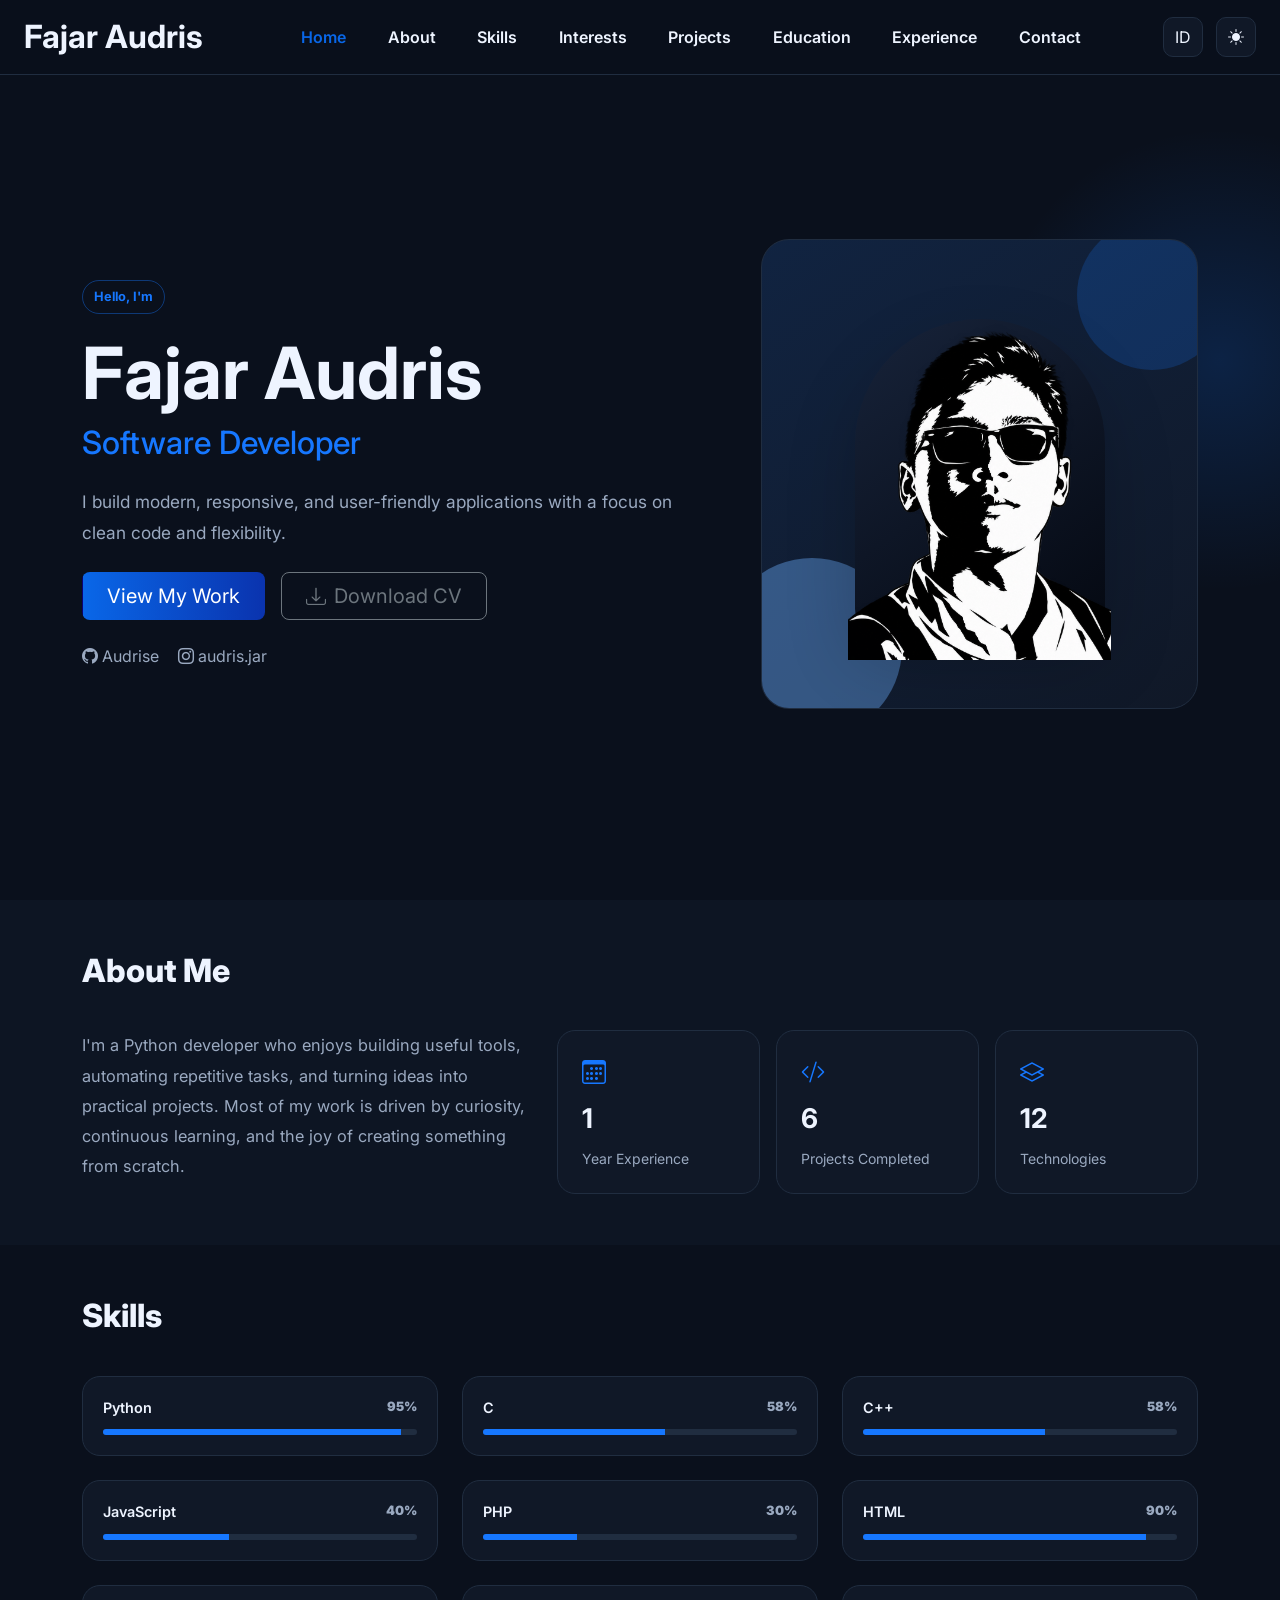
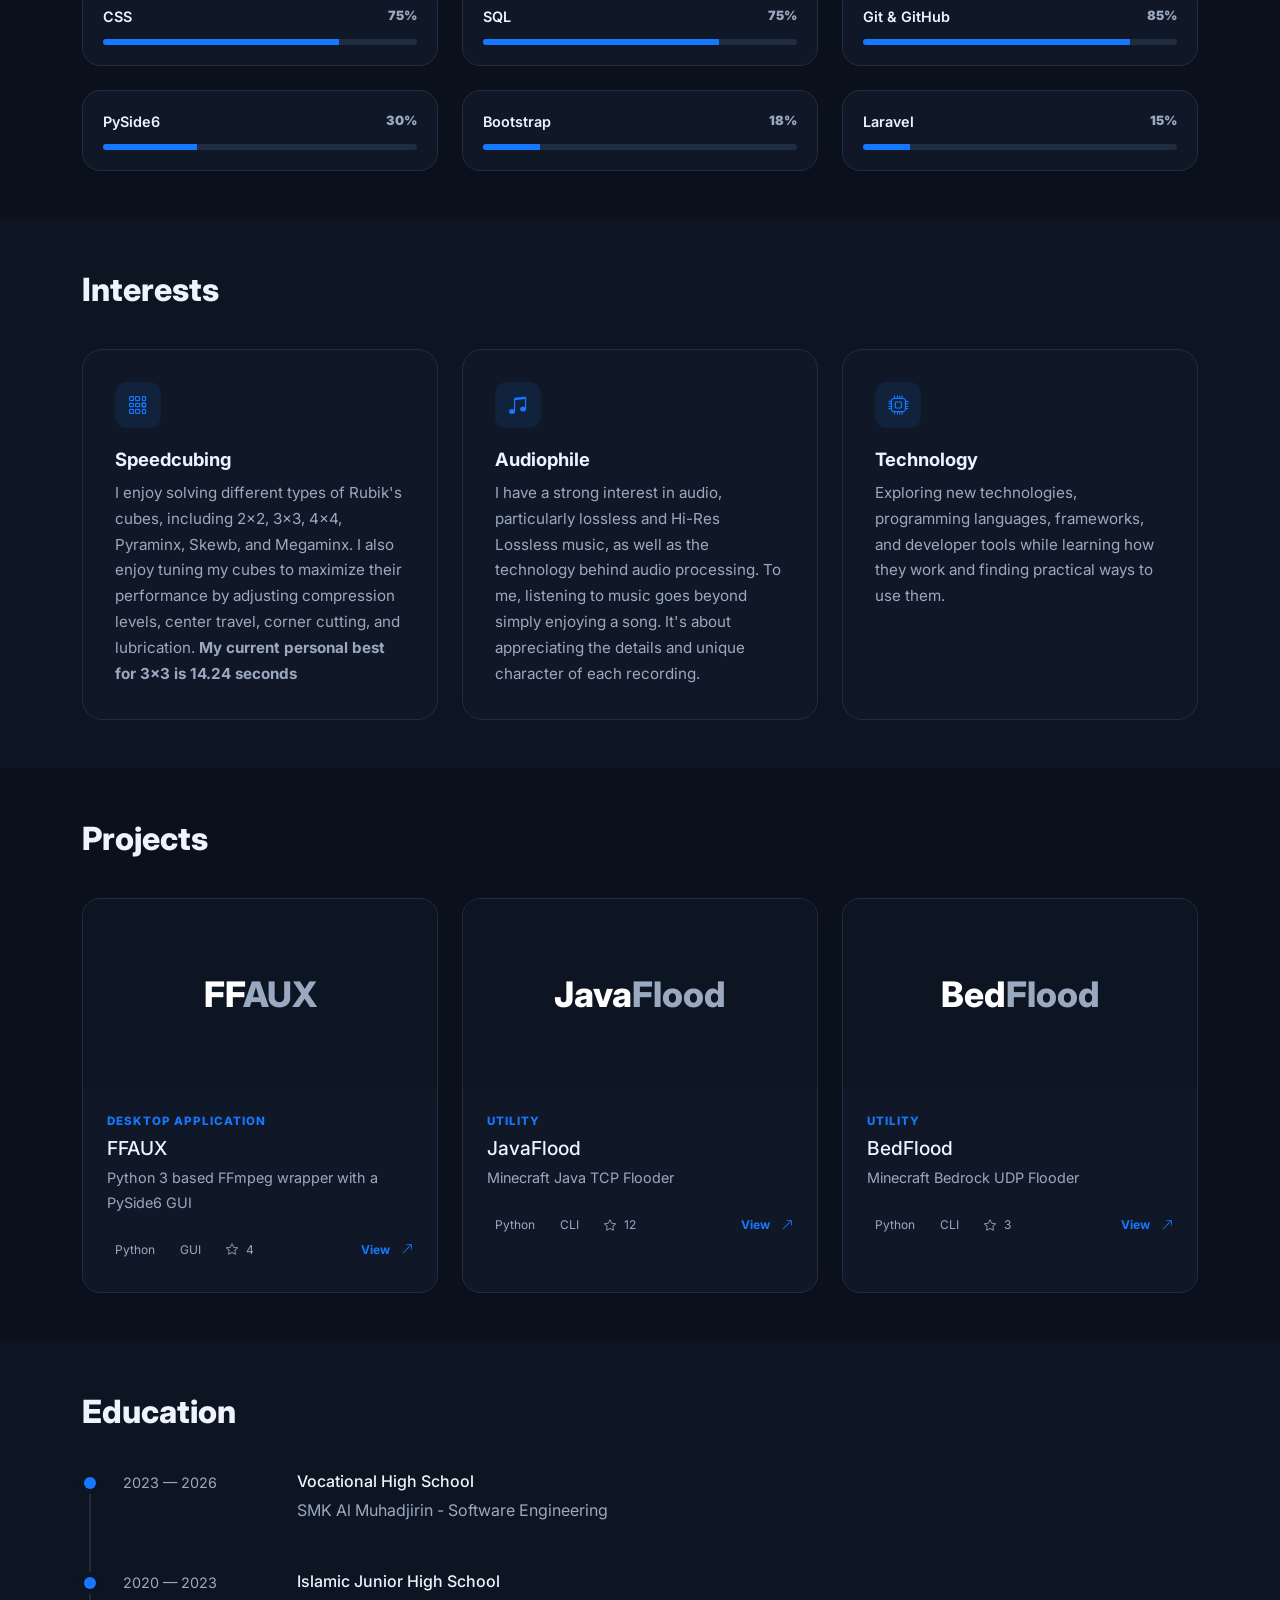
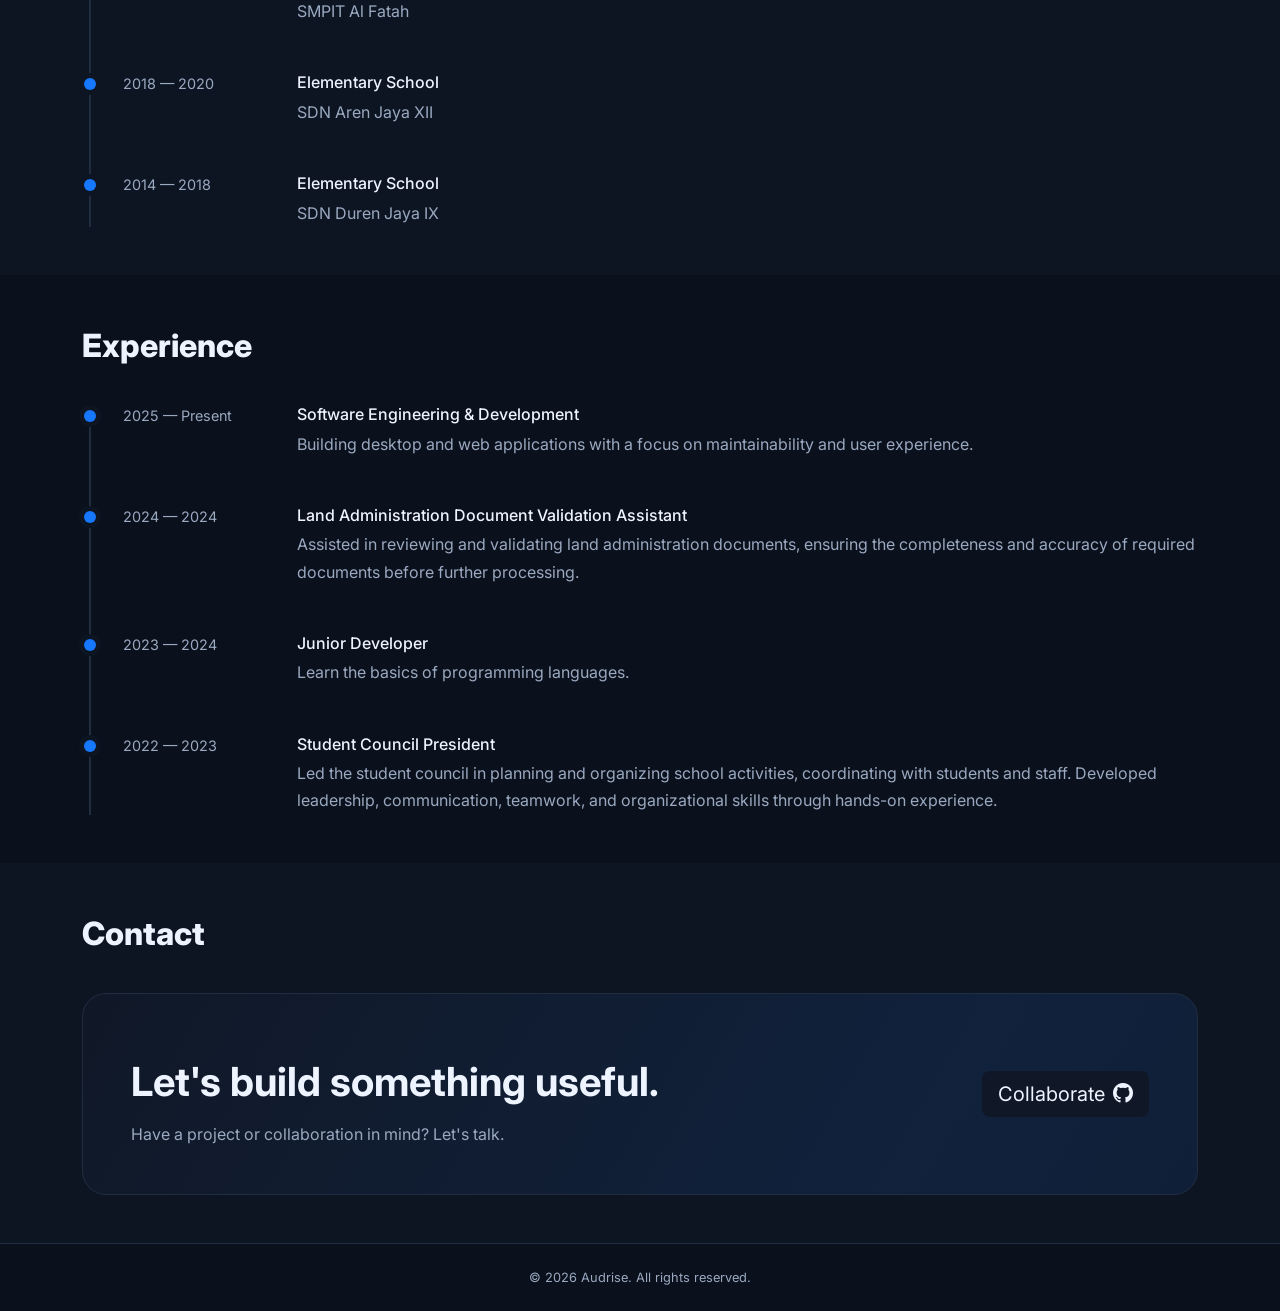
==== commit c91bdead: "Adjustment" ====
--- a/index.html
+++ b/index.html
@@ -244,17 +244,16 @@
               <h3 data-i18n="interests.speedcubing.title"></h3>
               <p>
                 <span data-i18n="interests.speedcubing.description"></span>
-                <b data-i18n="interests.speedcubing.best"></b>
+                <b data-i18n="interests.speedcubing.pb"></b>
               </p>
             </div>
           </div>
 
           <div class="col-md-6 col-lg-4">
             <div class="interests-card">
-              <button class="interests-icon music-trigger" id="musicTrigger" type="button" aria-label="Open music player" aria-haspopup="dialog">
+              <div class="interests-icon">
                 <i class="bi bi-music-note-beamed"></i>
-              </button>
-
+              </div>
               <h3 data-i18n="interests.audiophile.title"></h3>
               <p data-i18n="interests.audiophile.description"></p>
             </div>
@@ -368,7 +367,7 @@
             <div class="timeline-date">2023 — 2026</div>
             <div>
               <h3 data-i18n="education.vocational.title"></h3>
-              <p>SMK Al Muhadjirin - Software Engineering</p>
+              <p data-i18n="education.vocational.description"></p>
             </div>
           </div>
 
@@ -377,7 +376,7 @@
             <div class="timeline-date">2020 — 2023</div>
             <div>
               <h3 data-i18n="education.junior.title"></h3>
-              <p>SMPIT Al Fatah</p>
+              <p data-i18n="education.junior.description"></p>
             </div>
           </div>
 
@@ -386,7 +385,7 @@
             <div class="timeline-date">2018 — 2020</div>
             <div>
               <h3 data-i18n="education.elementary1.title"></h3>
-              <p>SDN Aren Jaya XII</p>
+              <p data-i18n="education.elementary1.description"></p>
             </div>
           </div>
 
@@ -395,7 +394,7 @@
             <div class="timeline-date">2014 — 2018</div>
             <div>
               <h3 data-i18n="education.elementary2.title"></h3>
-              <p>SDN Duren Jaya IX</p>
+              <p data-i18n="education.elementary2.description"></p>
             </div>
           </div>
 
@@ -475,63 +474,6 @@
     </div>
   </footer>
 
-  <!-- Music Player Overlay -->
-  <div class="music-overlay" id="musicOverlay" aria-hidden="true">
-
-    <div class="music-backdrop" data-close-player></div>
-
-    <section class="music-panel" role="dialog" aria-modal="true" aria-labelledby="musicPlayerTitle" tabindex="-1">
-      <!-- Close Button -->
-      <button class="music-close" id="musicClose" type="button" aria-label="Close music player">
-        <i class="bi bi-x-lg"></i>
-      </button>
-
-      <span class="music-eyebrow" data-i18n="music.nowPlaying"></span>
-      <!-- Interactive Cover / Lyrics -->
-      <div class="music-display" id="musicDisplay" role="button" tabindex="0" aria-label="Show lyrics" aria-pressed="false">
-        <!-- Album Artwork -->
-        <img id="musicCover" class="music-cover" src="" alt="Album artwork" draggable="false">
-        <!-- Synced Lyrics -->
-        <div class="music-display-lyrics" id="musicDisplayLyrics">
-          <div id="musicLyricsContent"></div>
-        </div>
-      </div>
-
-      <!-- Track Information -->
-      <h2 id="musicPlayerTitle">Music Player</h2>
-      <p class="music-artist" id="musicArtist">Select a track</p>
-
-      <!-- Music Progress Bar -->
-      <div class="music-progress">
-        <input type="range" id="musicSeek" min="0" max="100" value="0" step="0.1" aria-label="Seek audio">
-        <div class="music-time">
-          <span id="musicCurrentTime">0:00</span>
-          <span id="musicDuration">0:00</span>
-        </div>
-      </div>
-
-      <!-- Music Controls -->
-      <div class="music-controls">
-        <button id="musicPrevious" type="button" aria-label="Previous">
-          <i class="bi bi-skip-backward-fill"></i>
-        </button>
-
-        <button id="musicPlay" type="button" aria-label="Play">
-          <i class="bi bi-play-fill"></i>
-        </button>
-
-        <button id="musicNext" type="button" aria-label="Next">
-          <i class="bi bi-skip-forward-fill"></i>
-        </button>
-
-      </div>
-
-      <!-- Audio Element -->
-      <audio id="musicAudio" preload="metadata"></audio>
-
-    </section>
-  </div>
-
   <button id="topBtn" class="top-btn" aria-label="Back to top"><i class="bi bi-arrow-up"></i></button>
 
   <script src="https://cdn.jsdelivr.net/npm/bootstrap@5.3.3/dist/js/bootstrap.bundle.min.js"></script>
--- a/assets/css/style.css
+++ b/assets/css/style.css
@@ -284,6 +284,7 @@
   border: none;
   color: var(--muted);
 }
+
 
 /* =========================================================
    Socials
@@ -547,6 +548,12 @@
     transform 0.3s ease,
     border-color 0.3s ease,
     background-color 0.3s ease;
+    transition: transform 0.25s, box-shadow 0.25s;
+}
+
+.interests-card:hover {
+  transform: translateY(-5px);
+  box-shadow: 0 18px 45px #0d1b3a12;
 }
 
 .interests-icon {
@@ -582,413 +589,6 @@
 
 
 /* =========================================================
-   Music Player
-   ========================================================= */
-
-.music-trigger {
-  border: 0;
-  cursor: pointer;
-  transition: background-color .25s, color .25s;
-}
-
-.music-trigger:hover {
-  background: color-mix(in srgb, var(--accent) 20%, var(--surface));
-}
-
-.music-trigger:focus-visible,
-.music-controls button:focus-visible,
-.music-close:focus-visible,
-.music-display:focus-visible,
-#musicSeek:focus-visible {
-  outline: 2px solid var(--accent);
-  outline-offset: 4px;
-}
-
-
-/* =========================================================
-   Music Overlay / Dynamic Background
-   ========================================================= */
-
-.music-overlay {
-  position: fixed;
-  inset: 0;
-  z-index: 9999;
-
-  display: flex;
-  align-items: center;
-  justify-content: center;
-  padding: 20px;
-
-  isolation: isolate;
-  overflow: hidden;
-
-  opacity: 0;
-  visibility: hidden;
-  pointer-events: none;
-
-  transition: opacity .3s ease, visibility .3s ease;
-}
-
-/* Cover Art Background */
-.music-overlay::before {
-  content: "";
-  position: absolute;
-  inset: -30px;
-  z-index: -2;
-
-  background-image: var(--music-bg, none);
-  background-position: center;
-  background-size: cover;
-  background-repeat: no-repeat;
-
-  opacity: .4;
-  filter: blur(25px);
-
-  pointer-events: none;
-}
-
-/* Dark Tint */
-.music-overlay::after {
-  content: "";
-  position: absolute;
-  inset: 0;
-  z-index: -1;
-
-  background: rgba(0, 0, 0, .35);
-  pointer-events: none;
-}
-
-.music-overlay.open {
-  opacity: 1;
-  visibility: visible;
-  pointer-events: auto;
-}
-
-
-/* =========================================================
-   Music Panel
-   ========================================================= */
-
-.music-panel {
-  --surface: #101827;
-  --surface-soft: #172235;
-  --text: #f1f5f9;
-  --muted: #94a3b8;
-  --border: #263449;
-
-  color-scheme: dark;
-
-  position: relative;
-  isolation: isolate;
-  overflow: hidden;
-
-  width: min(100%, 460px);
-  max-height: calc(100dvh - 40px);
-
-  padding: 32px;
-
-  border-radius: 24px;
-
-  background: var(--surface);
-  color: var(--text);
-  text-align: center;
-
-  box-shadow: 0 25px 80px #0005;
-
-  transform: translateY(12px);
-  transition: transform .3s ease;
-}
-
-/* Dynamic Cover Art Background */
-.music-panel::before {
-  content: "";
-  position: absolute;
-  inset: -20px;
-  z-index: -1;
-
-  background-image:
-    linear-gradient(
-      rgba(8, 12, 20, .45),
-      rgba(8, 12, 20, .45)
-    ),
-    var(--music-bg, none);
-
-  background-position: center;
-  background-size: cover, auto 100%;
-  background-repeat: no-repeat;
-
-  opacity: .4;
-  filter: blur(8px);
-}
-
-.music-overlay.open .music-panel {
-  transform: translateY(0);
-}
-
-.music-close {
-  position: absolute;
-  top: 14px;
-  right: 14px;
-
-  border: 0;
-  background: transparent;
-  color: var(--muted);
-
-  font-size: 1.1rem;
-  cursor: pointer;
-}
-
-.music-eyebrow {
-  display: block;
-  margin-bottom: 18px;
-
-  color: var(--accent);
-  font-size: .7rem;
-  font-weight: 800;
-  letter-spacing: .15em;
-}
-
-
-/* =========================================================
-   Interactive Cover / Lyrics
-   ========================================================= */
-
-.music-display {
-  position: relative;
-
-  width: min(100%, 305px);
-  aspect-ratio: 1;
-  margin: 0 auto 22px;
-
-  overflow: hidden;
-  border-radius: 14px;
-
-  background: transparent;
-  cursor: pointer;
-}
-
-.music-cover,
-.music-display-lyrics {
-  position: absolute;
-  inset: 0;
-
-  width: 100%;
-  height: 100%;
-
-  transition: opacity .35s ease;
-}
-
-.music-cover {
-  display: block;
-  object-fit: cover;
-
-  -webkit-user-drag: none;
-  -webkit-user-select: none;
-  user-select: none;
-
-  pointer-events: none;
-}
-
-
-/* =========================================================
-   Synced Lyrics
-   ========================================================= */
-
-.music-display-lyrics {
-  display: block;
-  overflow-y: auto;
-
-  overscroll-behavior: contain;
-  scrollbar-width: none;
-
-  background: transparent;
-
-  opacity: 0;
-  pointer-events: none;
-
-  transition: opacity .35s ease;
-}
-
-.music-display-lyrics::-webkit-scrollbar {
-  display: none;
-}
-
-#musicLyricsContent {
-  width: 100%;
-  padding: 35% 8%;
-  text-align: center;
-}
-
-.lyric-line {
-  margin: 0 0 .55rem;
-
-  font-size: 1.2rem;
-  font-weight: 650;
-  line-height: 1.35;
-  letter-spacing: -.015em;
-
-  color: var(--muted);
-  opacity: .35;
-
-  transition: color .3s ease, opacity .3s ease;
-}
-
-.lyric-line.active {
-  color: var(--text);
-  font-weight: 750;
-  opacity: 1;
-}
-
-.music-display.show-lyrics .music-cover {
-  opacity: 0;
-}
-
-.music-display.show-lyrics .music-display-lyrics {
-  opacity: 1;
-  pointer-events: auto;
-}
-
-
-/* =========================================================
-   Track Information
-   ========================================================= */
-
-.music-panel h2 {
-  margin: 0 0 6px;
-  font-size: 1.2rem;
-  font-weight: 700;
-}
-
-.music-artist {
-  margin: 0;
-  color: var(--muted);
-  font-size: .9rem;
-}
-
-
-/* =========================================================
-   Music Progress Bar
-   ========================================================= */
-
-.music-progress {
-  width: 100%;
-  margin: 1.5rem 0;
-}
-
-#musicSeek {
-  --seek-progress: 0%;
-
-  display: block;
-  width: 100%;
-  height: 5px;
-  margin: 0;
-
-  appearance: none;
-  -webkit-appearance: none;
-
-  border-radius: 999px;
-  outline: none;
-  cursor: pointer;
-
-  background: linear-gradient(
-    to right,
-    #ffffff var(--seek-progress),
-    #475569 var(--seek-progress)
-  );
-}
-
-/* Chrome, Edge, Safari */
-#musicSeek::-webkit-slider-thumb {
-  appearance: none;
-  -webkit-appearance: none;
-
-  width: 12px;
-  height: 12px;
-  border-radius: 50%;
-
-  background: var(--muted);
-  cursor: pointer;
-}
-
-/* Firefox */
-#musicSeek::-moz-range-thumb {
-  width: 12px;
-  height: 12px;
-  border: none;
-  border-radius: 50%;
-
-  background: var(--muted);
-  cursor: pointer;
-}
-
-.music-time {
-  display: flex;
-  justify-content: space-between;
-
-  margin-top: .6rem;
-
-  color: var(--muted);
-  font-size: .75rem;
-  font-variant-numeric: tabular-nums;
-}
-
-
-/* =========================================================
-   Music Controls
-   ========================================================= */
-
-.music-controls {
-  display: flex;
-  justify-content: center;
-  align-items: center;
-
-  gap: 24px;
-  margin-top: 28px;
-}
-
-.music-controls button {
-  display: grid;
-  place-items: center;
-
-  width: 42px;
-  height: 42px;
-
-  border: 0;
-  border-radius: 50%;
-
-  background: transparent;
-  color: var(--text);
-
-  font-size: 1.5rem;
-  cursor: pointer;
-}
-
-.music-controls #musicPlay {
-  width: 56px;
-  height: 56px;
-
-  background: transparent;
-  color: var(--text);
-
-  font-size: 1.9rem;
-}
-
-
-/* =========================================================
-   Accessibility
-   ========================================================= */
-
-@media (prefers-reduced-motion: reduce) {
-  .music-overlay,
-  .music-panel,
-  .music-cover,
-  .music-display-lyrics {
-    transition: none;
-  }
-}
-
-
-/* =========================================================
    Projects
    =========================================================
 */
@@ -1032,6 +632,11 @@
   color: #fff;
   font-size: 2.2rem;
   font-weight: 800;
+}
+
+html:not([data-bs-theme="dark"]) .preview-dark {
+  background: #e8eef7;
+  color: #1e293b;
 }
 
 .preview-dark span span {
